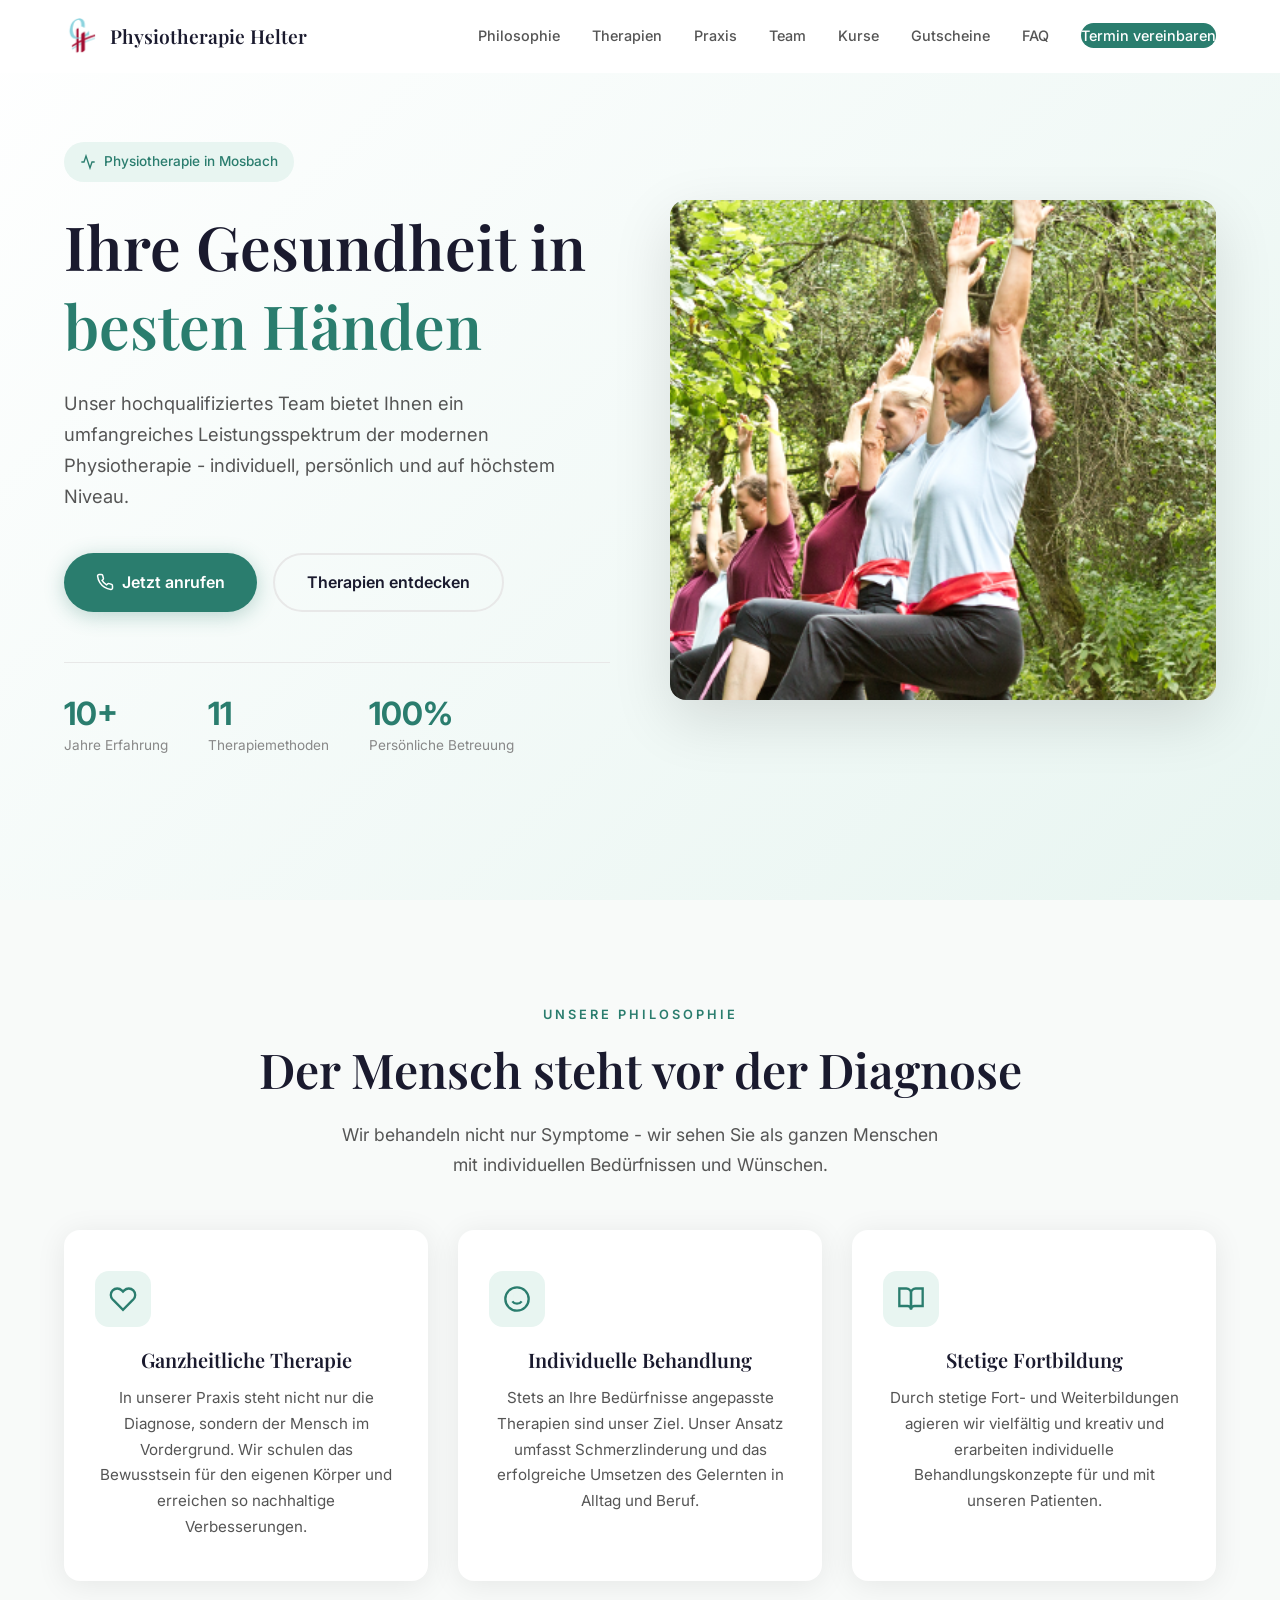
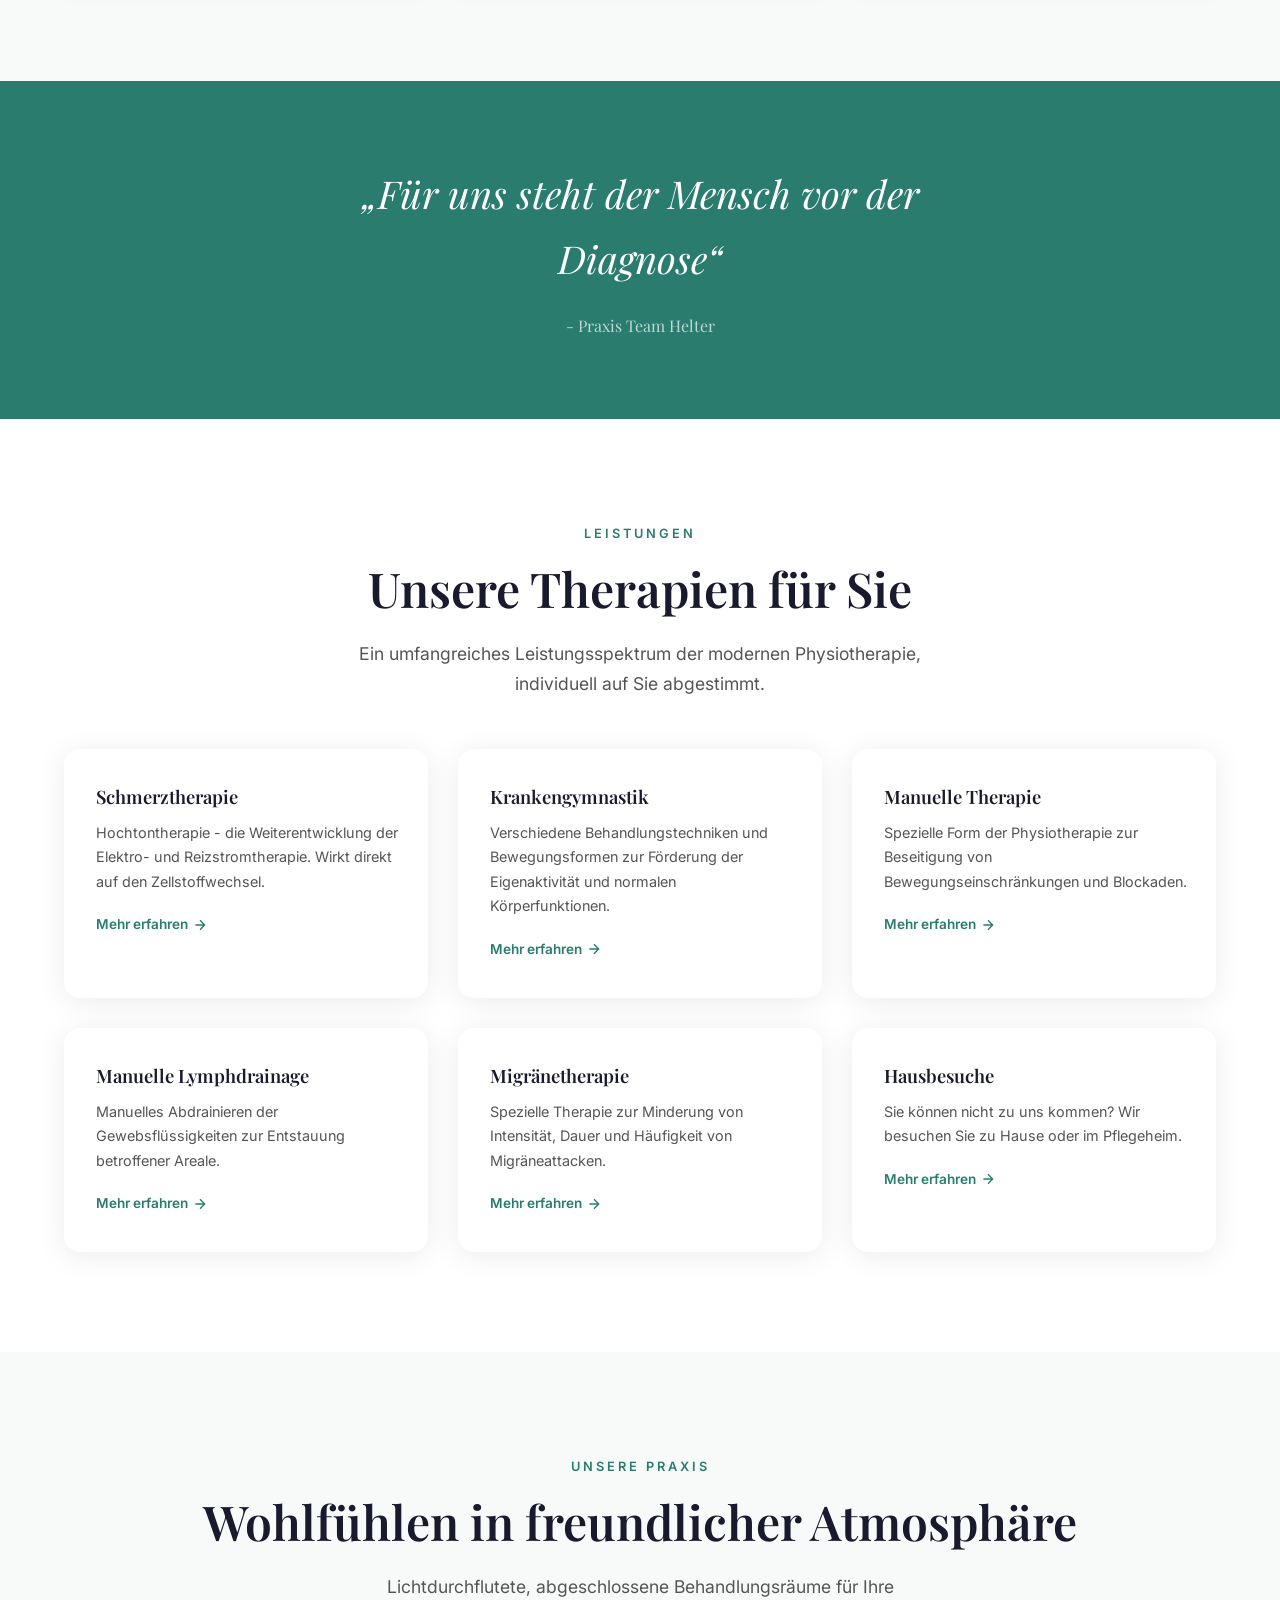
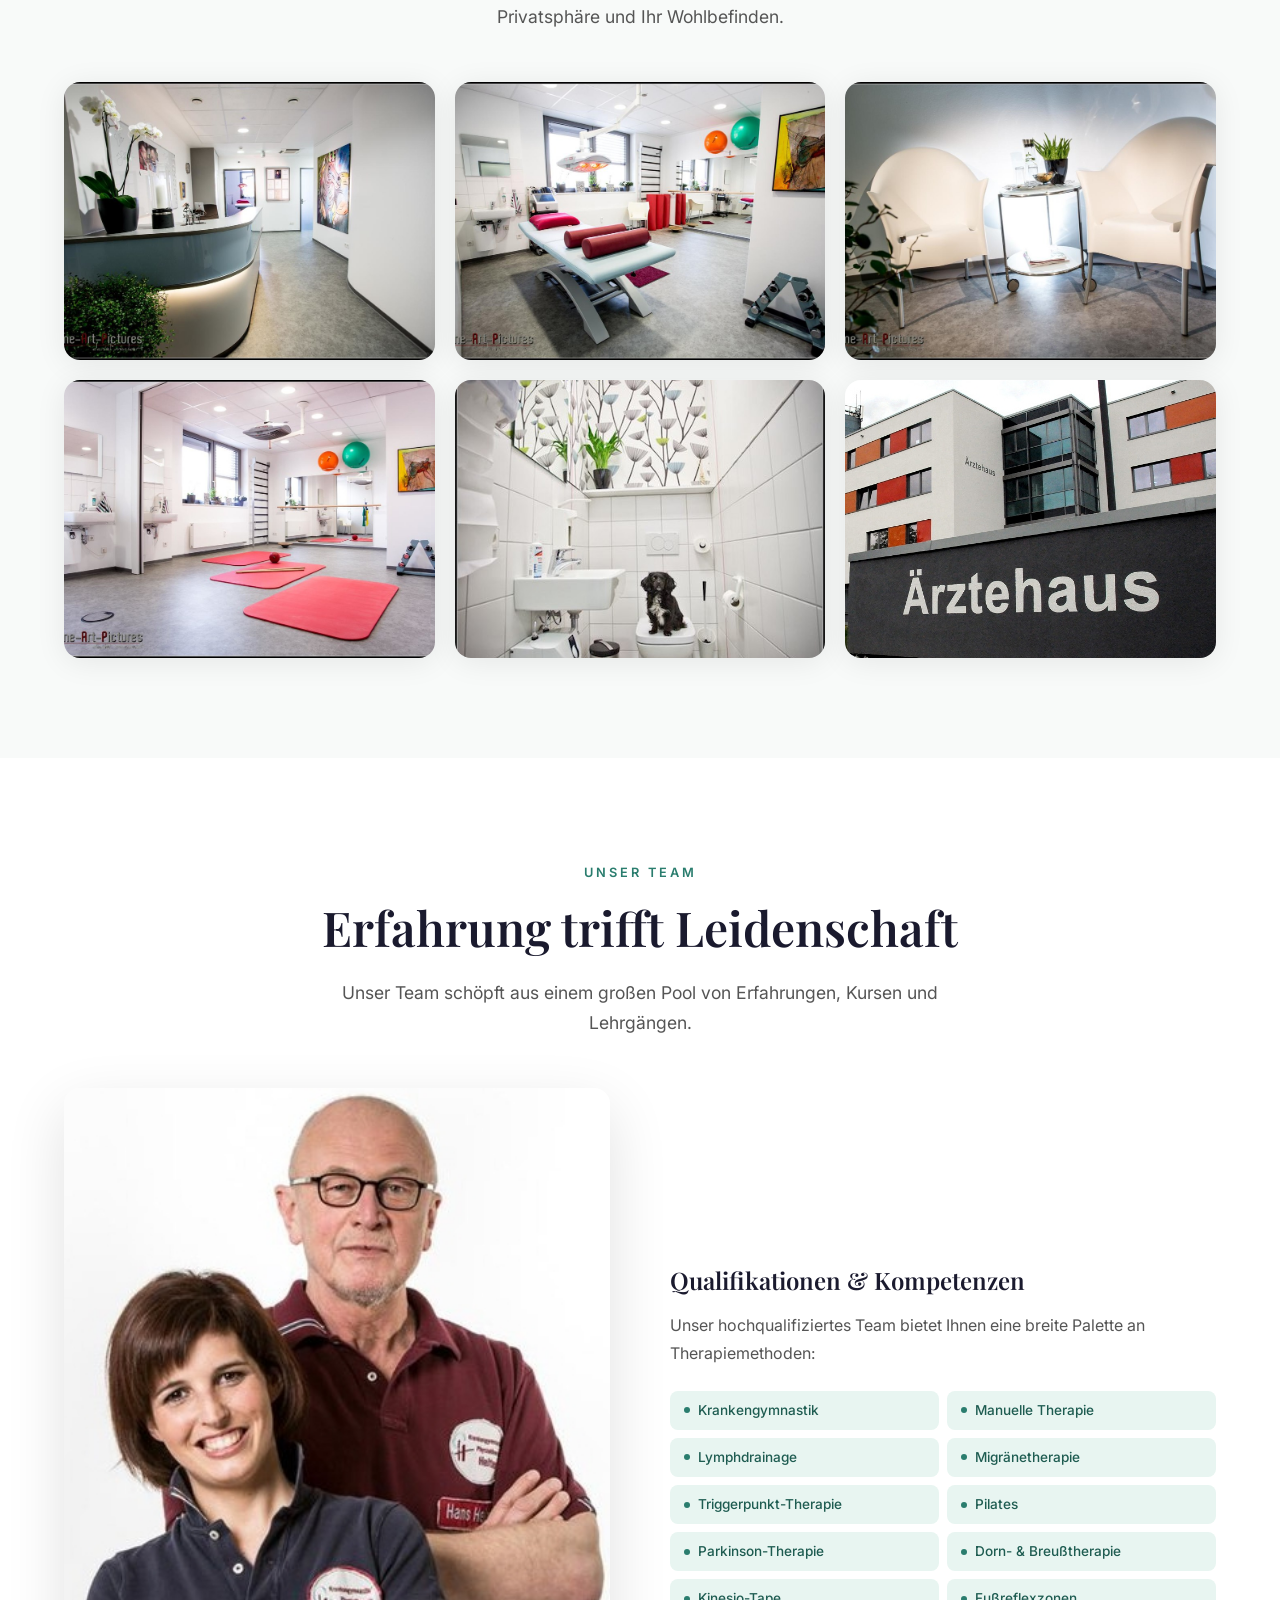
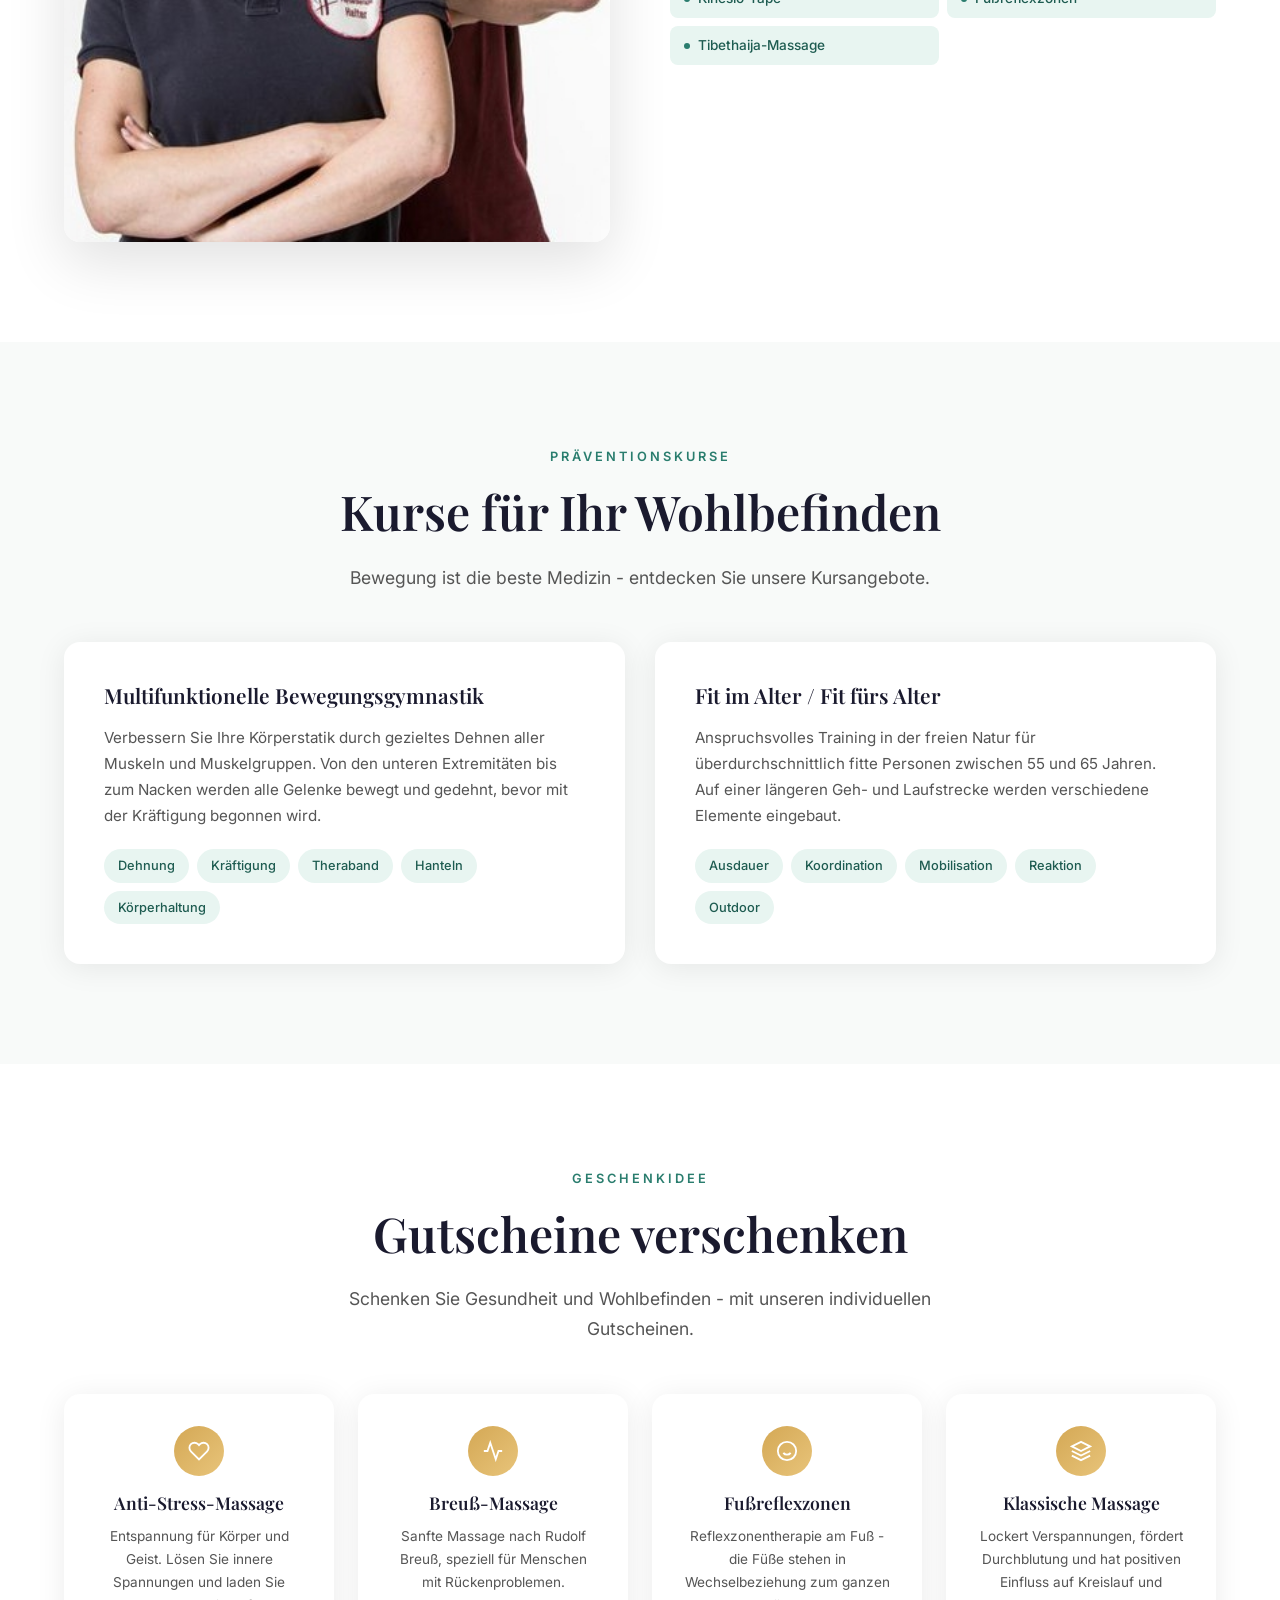
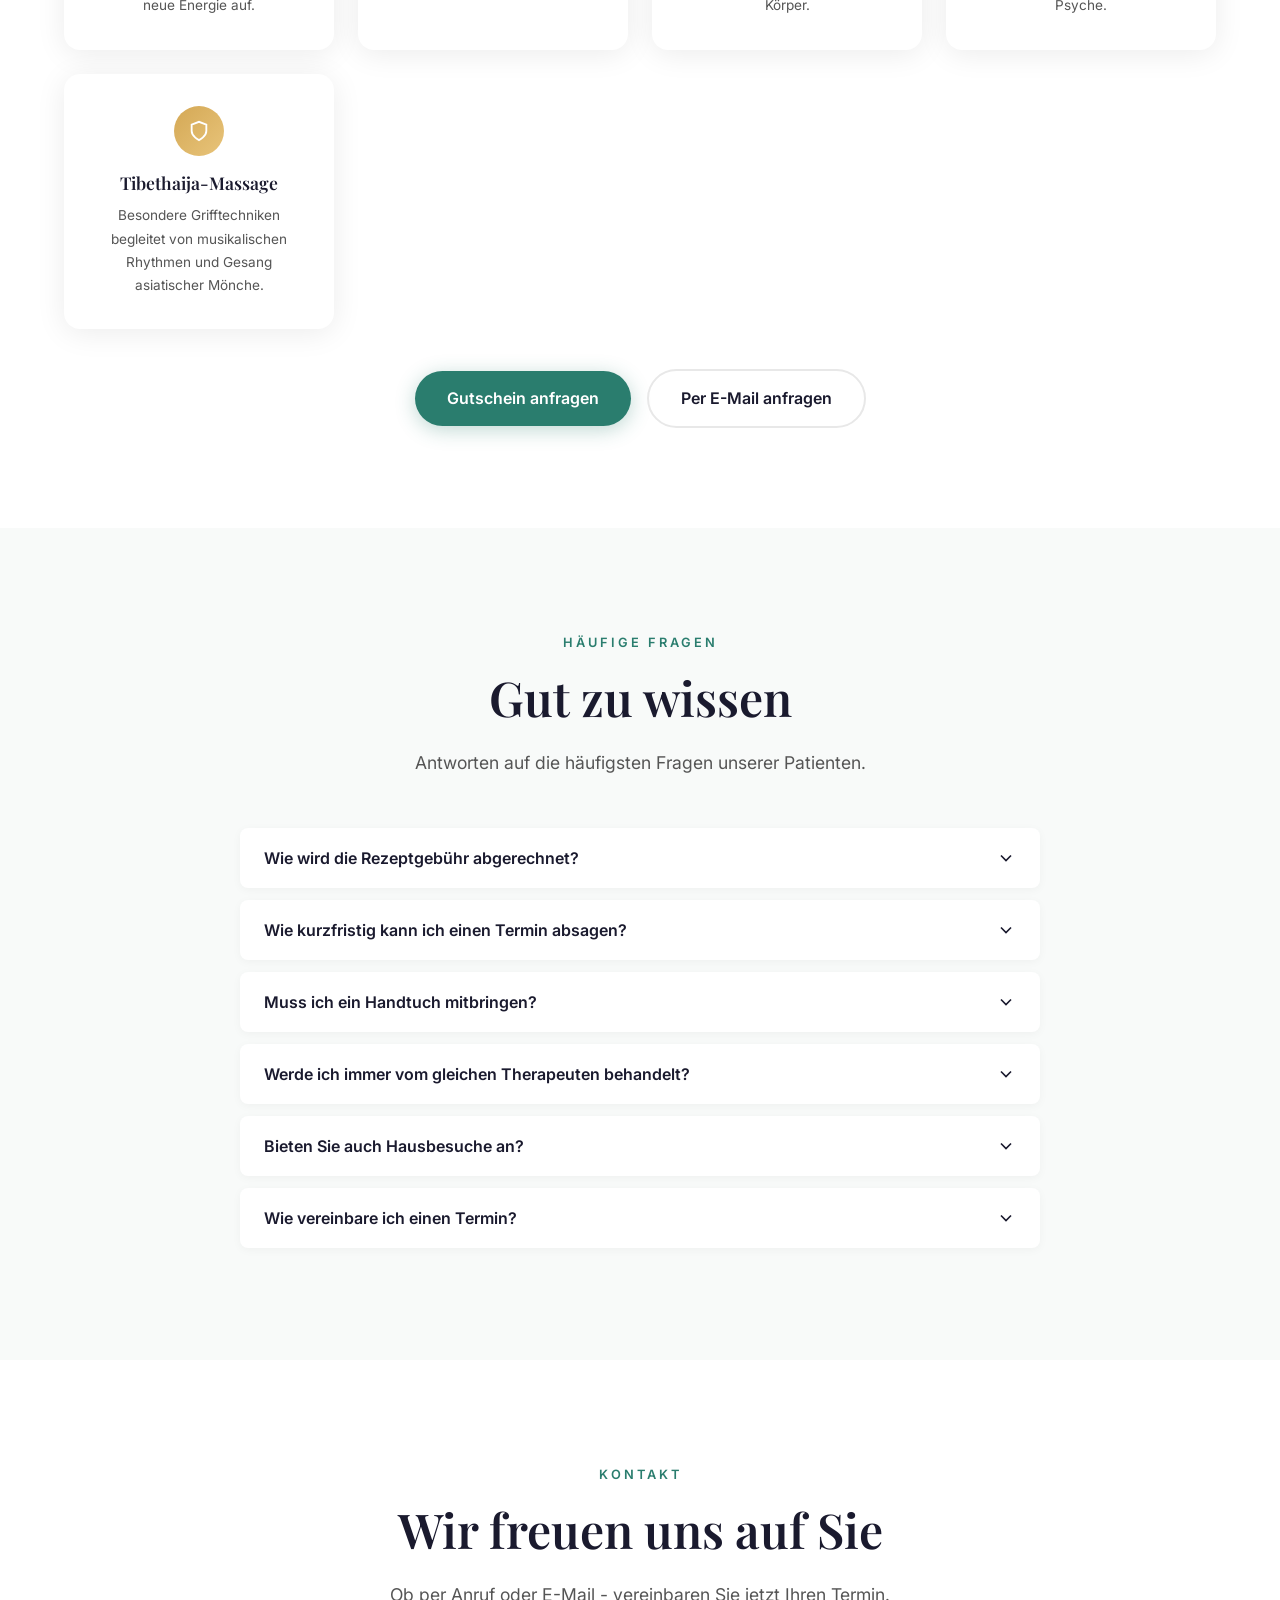
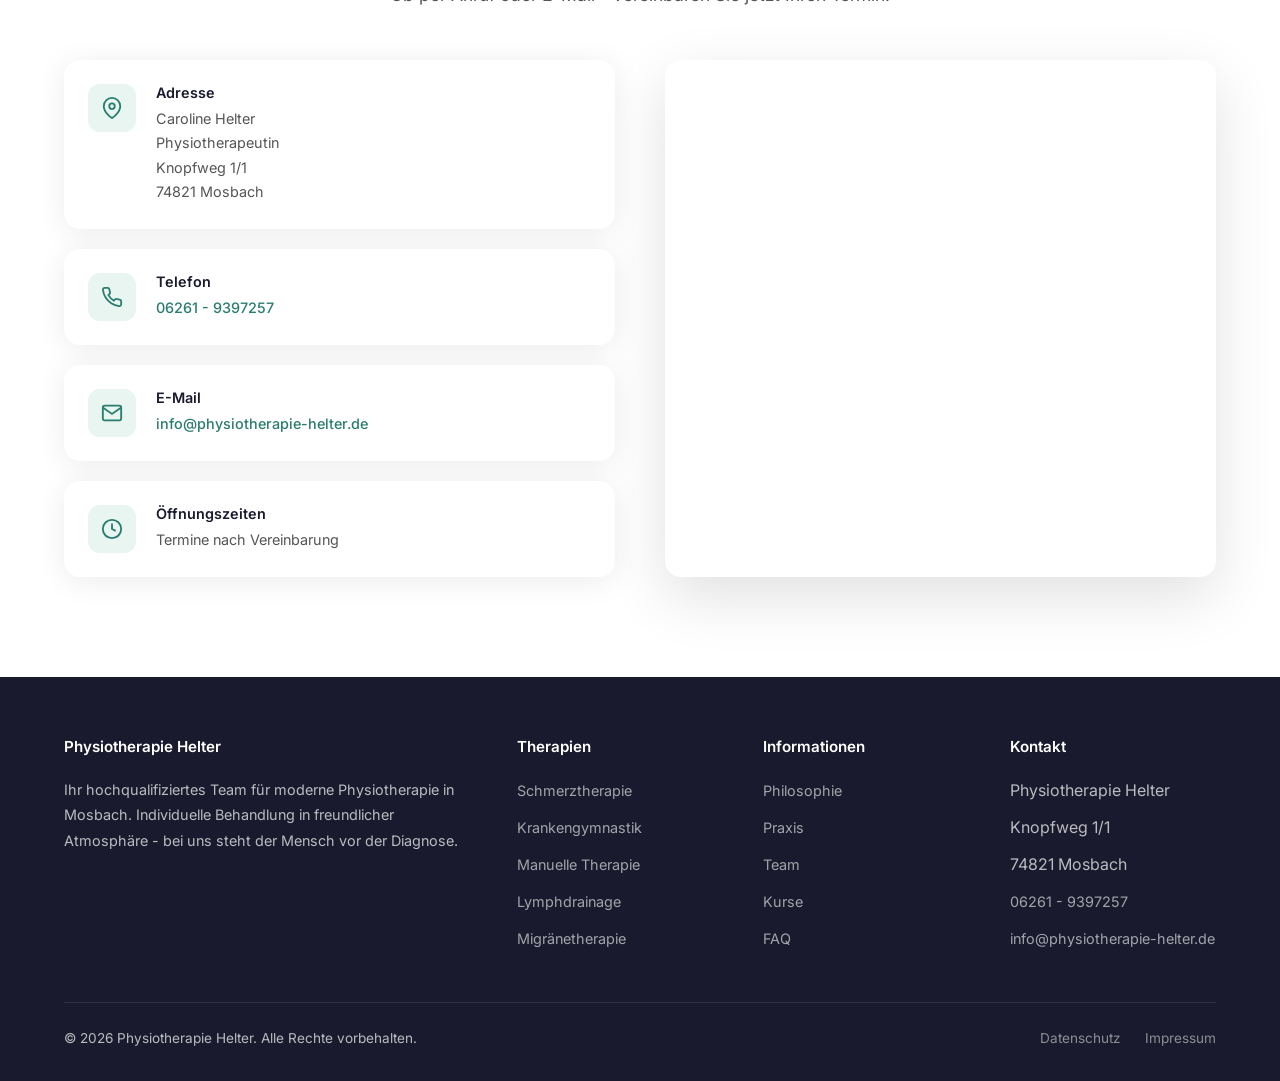
==== index.html @ e1272b5b "Add favicon and fix footer contact layout" ====
<!DOCTYPE html>
<html lang="de">
<head>
    <meta charset="UTF-8">
    <meta name="viewport" content="width=device-width, initial-scale=1.0">
    <title>Physiotherapie Helter | Ihre Praxis in Mosbach</title>
    <meta name="description" content="Physiotherapie Helter in Mosbach - Ihr hochqualifiziertes Team für Krankengymnastik, Manuelle Therapie, Lymphdrainage, Schmerztherapie und mehr. Jetzt Termin vereinbaren: 06261-9397257">
    <meta name="keywords" content="Physiotherapie Mosbach, Krankengymnastik Mosbach, Manuelle Therapie, Lymphdrainage, Schmerztherapie, Migränetherapie, Hausbesuche, Caroline Helter">
    <meta name="author" content="Physiotherapie Helter">
    <meta name="robots" content="index, follow">
    <link rel="canonical" href="https://www.physiotherapie-helter.de/">
    <link rel="icon" type="image/x-icon" href="favicon.ico">
    <link rel="icon" type="image/png" sizes="32x32" href="favicon-32x32.png">
    <link rel="apple-touch-icon" sizes="180x180" href="apple-touch-icon.png">

    <!-- Open Graph (WhatsApp, Facebook, LinkedIn, etc.) -->
    <meta property="og:title" content="Physiotherapie Helter | Ihre Praxis in Mosbach">
    <meta property="og:description" content="Ihr hochqualifiziertes Team für Krankengymnastik, Manuelle Therapie, Lymphdrainage, Schmerztherapie und mehr. Jetzt Termin vereinbaren!">
    <meta property="og:type" content="website">
    <meta property="og:url" content="https://ct2w-webfabrik.github.io/physiotherapie-helter-website/">
    <meta property="og:locale" content="de_DE">
    <meta property="og:site_name" content="Physiotherapie Helter">
    <meta property="og:image" content="https://ct2w-webfabrik.github.io/physiotherapie-helter-website/images/og-image.jpg">
    <meta property="og:image:width" content="1200">
    <meta property="og:image:height" content="630">
    <meta property="og:image:type" content="image/jpeg">
    <meta property="og:image:alt" content="Physiotherapie Helter - Ihre Praxis in Mosbach">

    <!-- Twitter Card (also used by some messengers) -->
    <meta name="twitter:card" content="summary_large_image">
    <meta name="twitter:title" content="Physiotherapie Helter | Ihre Praxis in Mosbach">
    <meta name="twitter:description" content="Krankengymnastik, Manuelle Therapie, Lymphdrainage, Schmerztherapie und mehr in Mosbach.">
    <meta name="twitter:image" content="https://ct2w-webfabrik.github.io/physiotherapie-helter-website/images/og-image.jpg">

    <!-- Structured Data for Local Business (SEO) -->
    <script type="application/ld+json">
    {
        "@context": "https://schema.org",
        "@type": "Physiotherapy",
        "name": "Physiotherapie Helter",
        "image": "https://www.physiotherapie-helter.de/images/logo.png",
        "url": "https://www.physiotherapie-helter.de",
        "telephone": "+4962619397257",
        "email": "info@physiotherapie-helter.de",
        "address": {
            "@type": "PostalAddress",
            "streetAddress": "Knopfweg 1/1",
            "addressLocality": "Mosbach",
            "postalCode": "74821",
            "addressCountry": "DE"
        },
        "geo": {
            "@type": "GeoCoordinates",
            "latitude": 49.35589,
            "longitude": 9.15331
        },
        "openingHoursSpecification": {
            "@type": "OpeningHoursSpecification",
            "dayOfWeek": ["Monday","Tuesday","Wednesday","Thursday","Friday"],
            "opens": "08:00",
            "closes": "18:00"
        },
        "priceRange": "$$",
        "sameAs": [],
        "hasOfferCatalog": {
            "@type": "OfferCatalog",
            "name": "Therapieangebote",
            "itemListElement": [
                {"@type": "Offer", "itemOffered": {"@type": "Service", "name": "Krankengymnastik"}},
                {"@type": "Offer", "itemOffered": {"@type": "Service", "name": "Manuelle Therapie"}},
                {"@type": "Offer", "itemOffered": {"@type": "Service", "name": "Manuelle Lymphdrainage"}},
                {"@type": "Offer", "itemOffered": {"@type": "Service", "name": "Schmerztherapie mit Hochtontherapie"}},
                {"@type": "Offer", "itemOffered": {"@type": "Service", "name": "Migränetherapie"}},
                {"@type": "Offer", "itemOffered": {"@type": "Service", "name": "Hausbesuche"}}
            ]
        }
    }
    </script>

    <!-- FAQ Structured Data -->
    <script type="application/ld+json">
    {
        "@context": "https://schema.org",
        "@type": "FAQPage",
        "mainEntity": [
            {
                "@type": "Question",
                "name": "Muss ich einen Eigenanteil zahlen?",
                "acceptedAnswer": {
                    "@type": "Answer",
                    "text": "Bei gesetzlicher Krankenversicherung wird der Eigenanteil (Rezeptgebühr) von uns für Ihre Krankenkasse eingezogen und ist nach der letzten Behandlung zu entrichten. Vorhandene Befreiungsausweise bitte vorzeigen."
                }
            },
            {
                "@type": "Question",
                "name": "Wie kurzfristig kann ich Termine absagen?",
                "acceptedAnswer": {
                    "@type": "Answer",
                    "text": "Bitte sagen Sie Ihre Termine 24 Stunden vorher ab, damit wir diese weiter anbieten können."
                }
            },
            {
                "@type": "Question",
                "name": "Bieten Sie auch Hausbesuche an?",
                "acceptedAnswer": {
                    "@type": "Answer",
                    "text": "Ja, auf Wunsch führen wir Hausbesuche durch. Wir besuchen Sie zu Hause oder im Pflegeheim. Hausbesuche können vom Arzt verordnet werden."
                }
            },
            {
                "@type": "Question",
                "name": "Werde ich immer vom gleichen Therapeuten behandelt?",
                "acceptedAnswer": {
                    "@type": "Answer",
                    "text": "Ja, Sie werden immer vom gleichen Therapeuten betreut."
                }
            }
        ]
    }
    </script>

    <!-- Preload critical resources -->
    <link rel="preload" href="images/slider/spring1.png" as="image">
    <link rel="preconnect" href="https://fonts.googleapis.com">
    <link rel="preconnect" href="https://fonts.gstatic.com" crossorigin>
    <link href="https://fonts.googleapis.com/css2?family=Inter:wght@300;400;500;600;700&family=Playfair+Display:wght@400;500;600;700&display=swap" rel="stylesheet">

    <style>
        /* ===== CSS Variables ===== */
        :root {
            --primary: #2a7d6e;
            --primary-dark: #1e5c51;
            --primary-light: #e8f5f1;
            --accent: #d4a855;
            --text: #1a1a2e;
            --text-light: #555;
            --text-muted: #888;
            --bg: #ffffff;
            --bg-alt: #f8faf9;
            --bg-dark: #1a1a2e;
            --border: #e8e8e8;
            --shadow: 0 4px 30px rgba(0,0,0,0.08);
            --shadow-lg: 0 20px 60px rgba(0,0,0,0.12);
            --radius: 16px;
            --radius-sm: 8px;
            --transition: 0.3s cubic-bezier(0.4, 0, 0.2, 1);
            --font-heading: 'Playfair Display', Georgia, serif;
            --font-body: 'Inter', -apple-system, BlinkMacSystemFont, sans-serif;
        }

        /* ===== Reset ===== */
        *, *::before, *::after { box-sizing: border-box; margin: 0; padding: 0; }
        html { scroll-behavior: smooth; font-size: 16px; }
        body {
            font-family: var(--font-body);
            color: var(--text);
            line-height: 1.7;
            -webkit-font-smoothing: antialiased;
            overflow-x: hidden;
        }
        img { max-width: 100%; height: auto; display: block; }
        a { color: var(--primary); text-decoration: none; transition: color var(--transition); }
        a:hover { color: var(--primary-dark); }

        /* ===== Utilities ===== */
        .container { max-width: 1200px; margin: 0 auto; padding: 0 24px; }
        .section { padding: 100px 0; }
        .section-alt { background: var(--bg-alt); }
        .text-center { text-align: center; }
        .sr-only { position: absolute; width: 1px; height: 1px; overflow: hidden; clip: rect(0,0,0,0); }

        /* ===== Typography ===== */
        h1, h2, h3, h4 { font-family: var(--font-heading); font-weight: 600; line-height: 1.3; }
        .section-label {
            display: inline-block;
            font-family: var(--font-body);
            font-size: 0.8rem;
            font-weight: 600;
            letter-spacing: 3px;
            text-transform: uppercase;
            color: var(--primary);
            margin-bottom: 12px;
        }
        .section-title {
            font-size: clamp(2rem, 4vw, 3rem);
            margin-bottom: 20px;
            color: var(--text);
        }
        .section-subtitle {
            font-size: 1.1rem;
            color: var(--text-light);
            max-width: 600px;
            margin: 0 auto 50px;
        }

        /* ===== Navigation ===== */
        .navbar {
            position: fixed;
            top: 0;
            left: 0;
            right: 0;
            z-index: 1000;
            background: rgba(255,255,255,0.95);
            backdrop-filter: blur(20px);
            -webkit-backdrop-filter: blur(20px);
            border-bottom: 1px solid transparent;
            transition: all var(--transition);
            padding: 16px 0;
        }
        .navbar.scrolled {
            padding: 10px 0;
            border-bottom-color: var(--border);
            box-shadow: 0 2px 20px rgba(0,0,0,0.06);
        }
        .navbar .container {
            display: flex;
            align-items: center;
            justify-content: space-between;
        }
        .nav-brand {
            display: flex;
            align-items: center;
            gap: 12px;
            font-family: var(--font-heading);
            font-size: 1.2rem;
            font-weight: 600;
            color: var(--text);
        }
        .nav-brand img { height: 40px; width: auto; }
        .nav-links { display: flex; gap: 32px; list-style: none; }
        .nav-links a {
            font-size: 0.9rem;
            font-weight: 500;
            color: var(--text-light);
            position: relative;
            padding: 4px 0;
        }
        .nav-links a::after {
            content: '';
            position: absolute;
            bottom: -2px;
            left: 0;
            width: 0;
            height: 2px;
            background: var(--primary);
            transition: width var(--transition);
        }
        .nav-links a:hover, .nav-links a.active {
            color: var(--primary);
        }
        .nav-links a:hover::after, .nav-links a.active::after {
            width: 100%;
        }
        .nav-cta {
            background: var(--primary);
            color: #fff !important;
            padding: 10px 48px;
            border-radius: 50px;
            font-weight: 600;
            font-size: 0.9rem;
            transition: all var(--transition);
        }
        .nav-cta:hover {
            background: var(--primary-dark);
            color: #fff !important;
            transform: translateY(-1px);
        }
        .nav-cta::after { display: none !important; }
        .mobile-toggle {
            display: none;
            background: none;
            border: none;
            cursor: pointer;
            padding: 8px;
        }
        .mobile-toggle span {
            display: block;
            width: 24px;
            height: 2px;
            background: var(--text);
            margin: 6px 0;
            transition: all var(--transition);
        }

        /* ===== Hero ===== */
        .hero {
            min-height: 100vh;
            display: flex;
            align-items: center;
            position: relative;
            overflow: hidden;
            background: linear-gradient(135deg, var(--bg) 0%, var(--primary-light) 100%);
        }
        .hero-grid {
            display: grid;
            grid-template-columns: 1fr 1fr;
            gap: 60px;
            align-items: center;
        }
        .hero-content { padding: 40px 0; }
        .hero-badge {
            display: inline-flex;
            align-items: center;
            gap: 8px;
            background: var(--primary-light);
            color: var(--primary);
            padding: 8px 16px;
            border-radius: 50px;
            font-size: 0.85rem;
            font-weight: 500;
            margin-bottom: 24px;
        }
        .hero h1 {
            font-size: clamp(2.5rem, 5vw, 3.8rem);
            margin-bottom: 24px;
            color: var(--text);
        }
        .hero h1 span { color: var(--primary); }
        .hero p {
            font-size: 1.15rem;
            color: var(--text-light);
            margin-bottom: 40px;
            max-width: 500px;
        }
        .hero-actions { display: flex; gap: 16px; flex-wrap: wrap; }
        .btn {
            display: inline-flex;
            align-items: center;
            gap: 8px;
            padding: 14px 32px;
            border-radius: 50px;
            font-weight: 600;
            font-size: 1rem;
            cursor: pointer;
            transition: all var(--transition);
            border: none;
            font-family: var(--font-body);
        }
        .btn-primary {
            background: var(--primary);
            color: #fff;
            box-shadow: 0 4px 20px rgba(42,125,110,0.3);
        }
        .btn-primary:hover {
            background: var(--primary-dark);
            color: #fff;
            transform: translateY(-2px);
            box-shadow: 0 8px 30px rgba(42,125,110,0.4);
        }
        .btn-outline {
            background: transparent;
            color: var(--text);
            border: 2px solid var(--border);
        }
        .btn-outline:hover {
            border-color: var(--primary);
            color: var(--primary);
            transform: translateY(-2px);
        }
        .hero-image {
            position: relative;
            border-radius: var(--radius);
            overflow: hidden;
            box-shadow: var(--shadow-lg);
        }
        .hero-image img {
            width: 100%;
            height: 500px;
            object-fit: cover;
        }
        .hero-stats {
            display: flex;
            gap: 40px;
            margin-top: 50px;
            padding-top: 30px;
            border-top: 1px solid var(--border);
        }
        .hero-stat h3 {
            font-size: 2rem;
            color: var(--primary);
            font-family: var(--font-body);
            font-weight: 700;
        }
        .hero-stat p {
            font-size: 0.85rem;
            color: var(--text-muted);
            margin: 0;
        }

        /* ===== Philosophy Cards ===== */
        .philosophy-grid {
            display: grid;
            grid-template-columns: repeat(3, 1fr);
            gap: 30px;
            margin-top: 50px;
        }
        .philosophy-card {
            background: #fff;
            padding: 40px 30px;
            border-radius: var(--radius);
            box-shadow: var(--shadow);
            transition: all var(--transition);
            border: 1px solid transparent;
        }
        .philosophy-card:hover {
            transform: translateY(-5px);
            border-color: var(--primary-light);
            box-shadow: var(--shadow-lg);
        }
        .card-icon {
            width: 56px;
            height: 56px;
            background: var(--primary-light);
            border-radius: 14px;
            display: flex;
            align-items: center;
            justify-content: center;
            margin-bottom: 20px;
            font-size: 1.5rem;
        }
        .philosophy-card h3 {
            font-size: 1.25rem;
            margin-bottom: 12px;
        }
        .philosophy-card p {
            color: var(--text-light);
            font-size: 0.95rem;
        }

        /* ===== Services / Therapies ===== */
        .services-grid {
            display: grid;
            grid-template-columns: repeat(3, 1fr);
            gap: 30px;
        }
        .service-card {
            background: #fff;
            border-radius: var(--radius);
            padding: 36px 28px;
            box-shadow: var(--shadow);
            transition: all var(--transition);
            border-left: 4px solid transparent;
            cursor: pointer;
        }
        .service-card:hover {
            transform: translateY(-4px);
            border-left-color: var(--primary);
            box-shadow: var(--shadow-lg);
        }
        .service-card h3 {
            font-size: 1.15rem;
            margin-bottom: 12px;
            color: var(--text);
        }
        .service-card p {
            font-size: 0.9rem;
            color: var(--text-light);
            margin-bottom: 16px;
        }
        .service-more {
            font-size: 0.85rem;
            font-weight: 600;
            color: var(--primary);
            display: inline-flex;
            align-items: center;
            gap: 4px;
        }
        .service-more svg {
            transition: transform var(--transition);
        }
        .service-card:hover .service-more svg {
            transform: translateX(4px);
        }

        /* Service Detail Modal */
        .service-detail {
            display: none;
            max-height: 0;
            overflow: hidden;
            transition: max-height 0.5s ease;
        }
        .service-detail.open {
            display: block;
            max-height: 2000px;
        }
        .service-detail-content {
            padding-top: 16px;
            border-top: 1px solid var(--border);
            margin-top: 16px;
            font-size: 0.9rem;
            color: var(--text-light);
            line-height: 1.8;
        }
        .service-detail-content ul {
            list-style: none;
            padding: 0;
            margin: 12px 0;
        }
        .service-detail-content ul li {
            padding: 4px 0 4px 20px;
            position: relative;
        }
        .service-detail-content ul li::before {
            content: '';
            position: absolute;
            left: 0;
            top: 12px;
            width: 8px;
            height: 8px;
            background: var(--primary);
            border-radius: 50%;
        }

        /* ===== Praxis Gallery ===== */
        .gallery-grid {
            display: grid;
            grid-template-columns: repeat(auto-fit, minmax(280px, 1fr));
            gap: 20px;
        }
        .gallery-item {
            border-radius: var(--radius);
            overflow: hidden;
            aspect-ratio: 4/3;
            box-shadow: var(--shadow);
            transition: all var(--transition);
        }
        .gallery-item:hover {
            transform: scale(1.02);
            box-shadow: var(--shadow-lg);
        }
        .gallery-item img {
            width: 100%;
            height: 100%;
            object-fit: cover;
            transition: transform 0.6s ease;
        }
        .gallery-item:hover img {
            transform: scale(1.05);
        }

        /* ===== Team ===== */
        .team-layout {
            display: grid;
            grid-template-columns: 1fr 1fr;
            gap: 60px;
            align-items: center;
        }
        .team-image {
            border-radius: var(--radius);
            overflow: hidden;
            box-shadow: var(--shadow-lg);
        }
        .team-image img {
            width: 100%;
            object-fit: cover;
        }
        .team-skills {
            display: grid;
            grid-template-columns: 1fr 1fr;
            gap: 8px;
            margin-top: 24px;
        }
        .skill-tag {
            display: flex;
            align-items: center;
            gap: 8px;
            padding: 8px 14px;
            background: var(--primary-light);
            border-radius: var(--radius-sm);
            font-size: 0.85rem;
            color: var(--primary-dark);
            font-weight: 500;
        }
        .skill-tag::before {
            content: '';
            width: 6px;
            height: 6px;
            background: var(--primary);
            border-radius: 50%;
            flex-shrink: 0;
        }

        /* ===== Courses ===== */
        .courses-grid {
            display: grid;
            grid-template-columns: 1fr 1fr;
            gap: 30px;
        }
        .course-card {
            background: #fff;
            border-radius: var(--radius);
            padding: 40px;
            box-shadow: var(--shadow);
            transition: all var(--transition);
        }
        .course-card:hover {
            transform: translateY(-4px);
            box-shadow: var(--shadow-lg);
        }
        .course-card h3 { margin-bottom: 16px; font-size: 1.3rem; }
        .course-card p { color: var(--text-light); font-size: 0.95rem; }
        .course-features {
            list-style: none;
            margin-top: 20px;
            display: flex;
            flex-wrap: wrap;
            gap: 8px;
        }
        .course-features li {
            background: var(--primary-light);
            color: var(--primary-dark);
            padding: 6px 14px;
            border-radius: 50px;
            font-size: 0.8rem;
            font-weight: 500;
        }

        /* ===== Gutschein ===== */
        .gutschein-grid {
            display: grid;
            grid-template-columns: repeat(auto-fit, minmax(250px, 1fr));
            gap: 24px;
        }
        .gutschein-card {
            background: #fff;
            border-radius: var(--radius);
            padding: 30px;
            box-shadow: var(--shadow);
            text-align: center;
            transition: all var(--transition);
            border: 2px solid transparent;
        }
        .gutschein-card:hover {
            border-color: var(--accent);
            transform: translateY(-4px);
        }
        .gutschein-icon {
            width: 50px;
            height: 50px;
            background: linear-gradient(135deg, var(--accent), #e8c47a);
            border-radius: 50%;
            margin: 0 auto 16px;
            display: flex;
            align-items: center;
            justify-content: center;
            font-size: 1.3rem;
        }
        .gutschein-card h3 { font-size: 1.1rem; margin-bottom: 10px; }
        .gutschein-card p { font-size: 0.85rem; color: var(--text-light); }

        /* ===== FAQ ===== */
        .faq-list { max-width: 800px; margin: 0 auto; }
        .faq-item {
            background: #fff;
            border-radius: var(--radius-sm);
            margin-bottom: 12px;
            box-shadow: 0 2px 10px rgba(0,0,0,0.04);
            overflow: hidden;
        }
        .faq-question {
            width: 100%;
            background: none;
            border: none;
            padding: 20px 24px;
            text-align: left;
            font-family: var(--font-body);
            font-size: 1rem;
            font-weight: 600;
            color: var(--text);
            cursor: pointer;
            display: flex;
            justify-content: space-between;
            align-items: center;
            transition: color var(--transition);
        }
        .faq-question:hover { color: var(--primary); }
        .faq-question svg {
            transition: transform var(--transition);
            flex-shrink: 0;
            margin-left: 16px;
        }
        .faq-item.open .faq-question svg {
            transform: rotate(180deg);
        }
        .faq-answer {
            max-height: 0;
            overflow: hidden;
            transition: max-height 0.4s ease;
        }
        .faq-answer-inner {
            padding: 0 24px 20px;
            color: var(--text-light);
            font-size: 0.95rem;
        }
        .faq-item.open .faq-answer {
            max-height: 300px;
        }

        /* ===== Contact ===== */
        .contact-grid {
            display: grid;
            grid-template-columns: 1fr 1fr;
            gap: 50px;
            align-items: start;
        }
        .contact-info-cards {
            display: grid;
            gap: 20px;
        }
        .contact-card {
            display: flex;
            gap: 20px;
            align-items: flex-start;
            padding: 24px;
            background: #fff;
            border-radius: var(--radius);
            box-shadow: var(--shadow);
            transition: all var(--transition);
        }
        .contact-card:hover {
            transform: translateY(-2px);
            box-shadow: var(--shadow-lg);
        }
        .contact-icon {
            width: 48px;
            height: 48px;
            background: var(--primary-light);
            border-radius: 12px;
            display: flex;
            align-items: center;
            justify-content: center;
            flex-shrink: 0;
        }
        .contact-card h4 {
            font-family: var(--font-body);
            font-size: 0.9rem;
            font-weight: 600;
            margin-bottom: 4px;
        }
        .contact-card p {
            font-size: 0.9rem;
            color: var(--text-light);
        }
        .contact-card a {
            color: var(--primary);
            font-weight: 500;
        }
        .map-container {
            border-radius: var(--radius);
            overflow: hidden;
            box-shadow: var(--shadow-lg);
            height: 100%;
            min-height: 400px;
        }
        .map-container iframe {
            width: 100%;
            height: 100%;
            min-height: 400px;
            border: 0;
        }

        /* ===== Footer ===== */
        .footer {
            background: var(--bg-dark);
            color: rgba(255,255,255,0.7);
            padding: 60px 0 30px;
        }
        .footer-grid {
            display: grid;
            grid-template-columns: 2fr 1fr 1fr 1fr;
            gap: 40px;
            margin-bottom: 40px;
        }
        .footer h4 {
            color: #fff;
            font-family: var(--font-body);
            font-size: 0.95rem;
            font-weight: 600;
            margin-bottom: 20px;
        }
        .footer-brand p {
            font-size: 0.9rem;
            line-height: 1.8;
        }
        .footer-links {
            list-style: none;
        }
        .footer-links li { margin-bottom: 10px; }
        .footer-links a {
            color: rgba(255,255,255,0.6);
            font-size: 0.9rem;
            transition: color var(--transition);
        }
        .footer-links a:hover { color: #fff; }
        .footer-bottom {
            border-top: 1px solid rgba(255,255,255,0.1);
            padding-top: 24px;
            display: flex;
            justify-content: space-between;
            align-items: center;
            font-size: 0.85rem;
        }

        /* ===== Quote ===== */
        .quote-section {
            background: var(--primary);
            padding: 80px 0;
            text-align: center;
        }
        .quote-section blockquote {
            font-family: var(--font-heading);
            font-size: clamp(1.5rem, 3vw, 2.5rem);
            color: #fff;
            font-style: italic;
            max-width: 700px;
            margin: 0 auto;
        }
        .quote-section cite {
            display: block;
            margin-top: 20px;
            color: rgba(255,255,255,0.7);
            font-size: 1rem;
            font-style: normal;
        }

        /* ===== Animations ===== */
        .fade-in {
            opacity: 0;
            transform: translateY(30px);
            transition: opacity 0.6s ease, transform 0.6s ease;
        }
        .fade-in.visible {
            opacity: 1;
            transform: translateY(0);
        }

        /* ===== Back to Top ===== */
        .back-to-top {
            position: fixed;
            bottom: 30px;
            right: 30px;
            width: 48px;
            height: 48px;
            background: var(--primary);
            color: #fff;
            border: none;
            border-radius: 50%;
            cursor: pointer;
            display: flex;
            align-items: center;
            justify-content: center;
            opacity: 0;
            visibility: hidden;
            transition: all var(--transition);
            box-shadow: 0 4px 15px rgba(42,125,110,0.3);
            z-index: 900;
        }
        .back-to-top.show {
            opacity: 1;
            visibility: visible;
        }
        .back-to-top:hover {
            background: var(--primary-dark);
            transform: translateY(-3px);
        }

        /* ===== Mobile CTA Bar ===== */
        .mobile-cta-bar {
            display: none;
            position: fixed;
            bottom: 0;
            left: 0;
            right: 0;
            z-index: 999;
            background: rgba(255,255,255,0.95);
            backdrop-filter: blur(20px);
            -webkit-backdrop-filter: blur(20px);
            border-top: 1px solid var(--border);
            padding: 10px 16px calc(10px + env(safe-area-inset-bottom));
            gap: 10px;
            box-shadow: 0 -4px 20px rgba(0,0,0,0.08);
        }
        .mobile-cta-btn {
            flex: 1;
            display: flex;
            align-items: center;
            justify-content: center;
            gap: 6px;
            padding: 12px 10px;
            border-radius: 12px;
            font-size: 0.85rem;
            font-weight: 600;
            background: var(--primary);
            color: #fff !important;
            text-align: center;
        }
        .mobile-cta-secondary {
            background: var(--primary-light);
            color: var(--primary-dark) !important;
        }
        @media (max-width: 768px) {
            .mobile-cta-bar { display: flex; }
            .footer { padding-bottom: 80px; }
            .back-to-top { bottom: 80px; }
        }

        /* ===== Tablet (768-1024px) ===== */
        @media (max-width: 1024px) {
            .hero-grid { grid-template-columns: 1fr; gap: 40px; }
            .hero-image { display: none; }
            .hero-content { text-align: center; }
            .hero-content p { margin-left: auto; margin-right: auto; }
            .hero-actions { justify-content: center; }
            .hero-stats { justify-content: center; }
            .team-layout { grid-template-columns: 1fr; }
            .team-image { max-height: 400px; }
            .team-image img { max-height: 400px; }
            .footer-grid { grid-template-columns: 1fr 1fr; }
            .services-grid { grid-template-columns: 1fr 1fr; }
            .philosophy-grid { grid-template-columns: 1fr 1fr; }
            .philosophy-grid .philosophy-card:last-child {
                grid-column: 1 / -1;
                max-width: 500px;
                margin: 0 auto;
            }
            .nav-links { gap: 20px; }
            .nav-links a { font-size: 0.8rem; }
            .nav-cta { padding: 8px 40px; font-size: 0.8rem; }
        }

        /* ===== Mobile (max 768px) ===== */
        @media (max-width: 768px) {
            .section { padding: 60px 0; }
            .container { padding: 0 20px; }

            /* Mobile Nav */
            .nav-links { display: none; }
            .nav-links.open {
                display: flex;
                flex-direction: column;
                position: absolute;
                top: 100%;
                left: 0;
                right: 0;
                background: rgba(255,255,255,0.98);
                backdrop-filter: blur(20px);
                -webkit-backdrop-filter: blur(20px);
                padding: 16px 24px 24px;
                box-shadow: 0 10px 40px rgba(0,0,0,0.1);
                gap: 4px;
                border-top: 1px solid var(--border);
            }
            .nav-links.open li { width: 100%; }
            .nav-links.open a {
                display: block;
                padding: 12px 16px;
                border-radius: var(--radius-sm);
                font-size: 1rem;
            }
            .nav-links.open a:hover,
            .nav-links.open a.active {
                background: var(--primary-light);
            }
            .nav-links.open a::after { display: none; }
            .nav-links.open .nav-cta {
                text-align: center;
                margin-top: 8px;
                padding: 14px 24px;
            }
            .mobile-toggle { display: block; }

            /* Mobile hamburger animation */
            .mobile-toggle.active span:nth-child(1) {
                transform: rotate(45deg) translate(5px, 6px);
            }
            .mobile-toggle.active span:nth-child(2) {
                opacity: 0;
            }
            .mobile-toggle.active span:nth-child(3) {
                transform: rotate(-45deg) translate(5px, -6px);
            }

            /* Hero mobile */
            .hero { min-height: auto; padding: 120px 0 60px; }
            .hero-content { text-align: center; padding: 0; }
            .hero-content p { margin-left: auto; margin-right: auto; }
            .hero-actions { justify-content: center; }
            .hero-stats {
                flex-direction: row;
                justify-content: center;
                gap: 30px;
                flex-wrap: wrap;
            }
            .hero-stat { text-align: center; }
            .hero h1 { font-size: clamp(2rem, 8vw, 2.8rem); }

            /* Cards mobile */
            .philosophy-grid { grid-template-columns: 1fr; gap: 20px; }
            .philosophy-grid .philosophy-card:last-child { max-width: none; }
            .philosophy-card { padding: 30px 24px; }
            .services-grid { grid-template-columns: 1fr; gap: 16px; }
            .service-card { padding: 28px 22px; }
            .courses-grid { grid-template-columns: 1fr; gap: 20px; }
            .course-card { padding: 28px 22px; }
            .gutschein-grid { grid-template-columns: 1fr 1fr; gap: 16px; }
            .gutschein-card { padding: 22px 16px; }
            .gutschein-card h3 { font-size: 0.95rem; }

            /* Contact mobile */
            .contact-grid { grid-template-columns: 1fr; gap: 30px; }
            .map-container { min-height: 300px; }
            .map-container iframe { min-height: 300px; }

            /* Team mobile */
            .team-layout { grid-template-columns: 1fr; gap: 30px; }
            .team-skills { grid-template-columns: 1fr 1fr; gap: 6px; }
            .skill-tag { font-size: 0.8rem; padding: 6px 10px; }

            /* Quote mobile */
            .quote-section { padding: 50px 0; }

            /* FAQ mobile */
            .faq-question { padding: 16px 18px; font-size: 0.95rem; }
            .faq-answer-inner { padding: 0 18px 16px; }

            /* Footer mobile */
            .footer { padding: 40px 0 24px; }
            .footer-grid { grid-template-columns: 1fr; gap: 30px; }
            .footer-bottom { flex-direction: column; gap: 12px; text-align: center; }

            /* Gallery mobile */
            .gallery-grid { grid-template-columns: 1fr 1fr; gap: 12px; }
            .gallery-item { aspect-ratio: 1/1; }

            /* Buttons mobile */
            .btn { padding: 12px 24px; font-size: 0.9rem; width: 100%; justify-content: center; }
            .hero-actions { flex-direction: column; align-items: stretch; }
            .hero-actions .btn { width: 100%; }

            /* CTA buttons in gutschein */
            #gutscheine .btn { width: auto; }
        }

        /* ===== Small phones (max 400px) ===== */
        @media (max-width: 400px) {
            .container { padding: 0 16px; }
            .section { padding: 50px 0; }
            .hero { padding: 100px 0 50px; }
            .hero h1 { font-size: 1.8rem; }
            .hero-stats { gap: 20px; }
            .hero-stat h3 { font-size: 1.5rem; }
            .gutschein-grid { grid-template-columns: 1fr; }
            .gallery-grid { grid-template-columns: 1fr; }
            .team-skills { grid-template-columns: 1fr; }
            .section-title { font-size: 1.6rem; }
            .nav-brand span { font-size: 1rem; }
            .nav-brand img { height: 32px; }
        }

        /* ===== Touch device improvements ===== */
        @media (hover: none) and (pointer: coarse) {
            .philosophy-card:hover,
            .service-card:hover,
            .course-card:hover,
            .gutschein-card:hover,
            .gallery-item:hover,
            .contact-card:hover {
                transform: none;
                box-shadow: var(--shadow);
            }
            .gallery-item:hover img { transform: none; }
            .btn:hover { transform: none; }
            .back-to-top:hover { transform: none; }

            /* Larger tap targets for touch */
            .faq-question { min-height: 54px; }
            .nav-links.open a { min-height: 48px; display: flex; align-items: center; }
        }

        /* ===== Landscape phone ===== */
        @media (max-width: 768px) and (orientation: landscape) {
            .hero { min-height: auto; padding: 100px 0 40px; }
            .hero-stats { flex-direction: row; }
        }

        /* ===== Reduced motion ===== */
        @media (prefers-reduced-motion: reduce) {
            .fade-in { opacity: 1; transform: none; transition: none; }
            html { scroll-behavior: auto; }
            * { transition-duration: 0.01ms !important; }
        }
    </style>
</head>
<body>

    <!-- Navigation -->
    <nav class="navbar" id="navbar" role="navigation" aria-label="Hauptnavigation">
        <div class="container">
            <a href="#hero" class="nav-brand" aria-label="Physiotherapie Helter - Startseite">
                <img src="images/logo.png" alt="Physiotherapie Helter Logo" width="40" height="47" loading="eager">
                <span>Physiotherapie Helter</span>
            </a>
            <ul class="nav-links" id="navLinks" role="menubar">
                <li role="none"><a href="#about" role="menuitem">Philosophie</a></li>
                <li role="none"><a href="#therapien" role="menuitem">Therapien</a></li>
                <li role="none"><a href="#praxis" role="menuitem">Praxis</a></li>
                <li role="none"><a href="#team" role="menuitem">Team</a></li>
                <li role="none"><a href="#kurse" role="menuitem">Kurse</a></li>
                <li role="none"><a href="#gutscheine" role="menuitem">Gutscheine</a></li>
                <li role="none"><a href="#faq" role="menuitem">FAQ</a></li>
                <li role="none"><a href="#kontakt" class="nav-cta" role="menuitem">Termin vereinbaren</a></li>
            </ul>
            <button class="mobile-toggle" id="mobileToggle" aria-label="Menu" aria-expanded="false">
                <span></span><span></span><span></span>
            </button>
        </div>
    </nav>

    <!-- Hero -->
    <section class="hero" id="hero">
        <div class="container">
            <div class="hero-grid">
                <div class="hero-content">
                    <div class="hero-badge">
                        <svg width="16" height="16" viewBox="0 0 24 24" fill="none" stroke="currentColor" stroke-width="2"><path d="M22 12h-4l-3 9L9 3l-3 9H2"/></svg>
                        Physiotherapie in Mosbach
                    </div>
                    <h1>Ihre Gesundheit in <span>besten Händen</span></h1>
                    <p>Unser hochqualifiziertes Team bietet Ihnen ein umfangreiches Leistungsspektrum der modernen Physiotherapie - individuell, persönlich und auf höchstem Niveau.</p>
                    <div class="hero-actions">
                        <a href="tel:+4962619397257" class="btn btn-primary">
                            <svg width="18" height="18" viewBox="0 0 24 24" fill="none" stroke="currentColor" stroke-width="2"><path d="M22 16.92v3a2 2 0 01-2.18 2 19.79 19.79 0 01-8.63-3.07 19.5 19.5 0 01-6-6 19.79 19.79 0 01-3.07-8.67A2 2 0 014.11 2h3a2 2 0 012 1.72c.127.96.361 1.903.7 2.81a2 2 0 01-.45 2.11L8.09 9.91a16 16 0 006 6l1.27-1.27a2 2 0 012.11-.45c.907.339 1.85.573 2.81.7A2 2 0 0122 16.92z"/></svg>
                            Jetzt anrufen
                        </a>
                        <a href="#therapien" class="btn btn-outline">Therapien entdecken</a>
                    </div>
                    <div class="hero-stats">
                        <div class="hero-stat">
                            <h3>10+</h3>
                            <p>Jahre Erfahrung</p>
                        </div>
                        <div class="hero-stat">
                            <h3>11</h3>
                            <p>Therapie&shy;methoden</p>
                        </div>
                        <div class="hero-stat">
                            <h3>100%</h3>
                            <p>Persönliche Betreuung</p>
                        </div>
                    </div>
                </div>
                <div class="hero-image">
                    <img src="images/slider/spring1.png" alt="Moderne Physiotherapie Praxis in Mosbach" width="600" height="500" loading="eager">
                </div>
            </div>
        </div>
    </section>

    <!-- Philosophy -->
    <section class="section section-alt" id="about">
        <div class="container text-center">
            <span class="section-label fade-in">Unsere Philosophie</span>
            <h2 class="section-title fade-in">Der Mensch steht vor der Diagnose</h2>
            <p class="section-subtitle fade-in">Wir behandeln nicht nur Symptome - wir sehen Sie als ganzen Menschen mit individuellen Bedürfnissen und Wünschen.</p>
            <div class="philosophy-grid">
                <div class="philosophy-card fade-in">
                    <div class="card-icon">
                        <svg width="28" height="28" viewBox="0 0 24 24" fill="none" stroke="var(--primary)" stroke-width="2"><path d="M20.84 4.61a5.5 5.5 0 00-7.78 0L12 5.67l-1.06-1.06a5.5 5.5 0 00-7.78 7.78l1.06 1.06L12 21.23l7.78-7.78 1.06-1.06a5.5 5.5 0 000-7.78z"/></svg>
                    </div>
                    <h3>Ganzheitliche Therapie</h3>
                    <p>In unserer Praxis steht nicht nur die Diagnose, sondern der Mensch im Vordergrund. Wir schulen das Bewusstsein für den eigenen Körper und erreichen so nachhaltige Verbesserungen.</p>
                </div>
                <div class="philosophy-card fade-in">
                    <div class="card-icon">
                        <svg width="28" height="28" viewBox="0 0 24 24" fill="none" stroke="var(--primary)" stroke-width="2"><circle cx="12" cy="12" r="10"/><path d="M8 14s1.5 2 4 2 4-2 4-2"/><line x1="9" y1="9" x2="9.01" y2="9"/><line x1="15" y1="9" x2="15.01" y2="9"/></svg>
                    </div>
                    <h3>Individuelle Behandlung</h3>
                    <p>Stets an Ihre Bedürfnisse angepasste Therapien sind unser Ziel. Unser Ansatz umfasst Schmerzlinderung und das erfolgreiche Umsetzen des Gelernten in Alltag und Beruf.</p>
                </div>
                <div class="philosophy-card fade-in">
                    <div class="card-icon">
                        <svg width="28" height="28" viewBox="0 0 24 24" fill="none" stroke="var(--primary)" stroke-width="2"><path d="M2 3h6a4 4 0 014 4v14a3 3 0 00-3-3H2z"/><path d="M22 3h-6a4 4 0 00-4 4v14a3 3 0 013-3h7z"/></svg>
                    </div>
                    <h3>Stetige Fortbildung</h3>
                    <p>Durch stetige Fort- und Weiterbildungen agieren wir vielfältig und kreativ und erarbeiten individuelle Behandlungskonzepte für und mit unseren Patienten.</p>
                </div>
            </div>
        </div>
    </section>

    <!-- Quote -->
    <section class="quote-section">
        <div class="container">
            <blockquote class="fade-in">
                &bdquo;Für uns steht der Mensch vor der Diagnose&ldquo;
                <cite>- Praxis Team Helter</cite>
            </blockquote>
        </div>
    </section>

    <!-- Therapies -->
    <section class="section" id="therapien">
        <div class="container">
            <div class="text-center">
                <span class="section-label fade-in">Leistungen</span>
                <h2 class="section-title fade-in">Unsere Therapien für Sie</h2>
                <p class="section-subtitle fade-in">Ein umfangreiches Leistungsspektrum der modernen Physiotherapie, individuell auf Sie abgestimmt.</p>
            </div>
            <div class="services-grid">
                <div class="service-card fade-in" onclick="toggleService(this)">
                    <h3>Schmerztherapie</h3>
                    <p>Hochtontherapie - die Weiterentwicklung der Elektro- und Reizstromtherapie. Wirkt direkt auf den Zellstoffwechsel.</p>
                    <span class="service-more">Mehr erfahren <svg width="16" height="16" viewBox="0 0 24 24" fill="none" stroke="currentColor" stroke-width="2"><path d="M5 12h14M12 5l7 7-7 7"/></svg></span>
                    <div class="service-detail">
                        <div class="service-detail-content">
                            <p>Die Hochtontherapie moduliert Stromintensität und Frequenzen von 4.096 bis 32.768 Hertz, um den Zellstoffwechsel zu aktivieren. In vielen Fällen sind Patienten schon innerhalb der ersten zwei Wochen schmerzfrei.</p>
                            <p><strong>Hilft bei:</strong></p>
                            <ul>
                                <li>Kniearthrose & Gelenkerkrankungen</li>
                                <li>Schulter- und Rückenschmerzen</li>
                                <li>Polyneuropathien</li>
                                <li>Kopfschmerzen & Überbelastung</li>
                                <li>Chronische Erkrankungen</li>
                            </ul>
                            <p>Die Behandlung erfolgt mit patentierten HiToP-Geräten und ist angenehm entspannend (30-60 Minuten). Keine unerwünschten Nebenwirkungen.</p>
                        </div>
                    </div>
                </div>
                <div class="service-card fade-in" onclick="toggleService(this)">
                    <h3>Krankengymnastik</h3>
                    <p>Verschiedene Behandlungstechniken und Bewegungsformen zur Förderung der Eigenaktivität und normalen Körperfunktionen.</p>
                    <span class="service-more">Mehr erfahren <svg width="16" height="16" viewBox="0 0 24 24" fill="none" stroke="currentColor" stroke-width="2"><path d="M5 12h14M12 5l7 7-7 7"/></svg></span>
                    <div class="service-detail">
                        <div class="service-detail-content">
                            <p>In der Krankengymnastik (Physiotherapie) werden verschiedene Behandlungstechniken und Bewegungsformen aus dem Alltag eingesetzt, um die Eigenaktivität des Patienten zu schulen und zu fördern. Zur therapeutischen Unterstützung werden physikalische Maßnahmen wie Massage und Strom ergänzend eingesetzt.</p>
                        </div>
                    </div>
                </div>
                <div class="service-card fade-in" onclick="toggleService(this)">
                    <h3>Manuelle Therapie</h3>
                    <p>Spezielle Form der Physiotherapie zur Beseitigung von Bewegungseinschränkungen und Blockaden.</p>
                    <span class="service-more">Mehr erfahren <svg width="16" height="16" viewBox="0 0 24 24" fill="none" stroke="currentColor" stroke-width="2"><path d="M5 12h14M12 5l7 7-7 7"/></svg></span>
                    <div class="service-detail">
                        <div class="service-detail-content">
                            <ul>
                                <li>Beseitigung von Bewegungseinschränkungen und/oder Blockaden</li>
                                <li>Stabilisierung überbeweglicher Gelenke</li>
                                <li>Schmerzreduktion durch spezielle Gelenk-Muskeltechniken</li>
                            </ul>
                        </div>
                    </div>
                </div>
                <div class="service-card fade-in" onclick="toggleService(this)">
                    <h3>Manuelle Lymphdrainage</h3>
                    <p>Manuelles Abdrainieren der Gewebsflüssigkeiten zur Entstauung betroffener Areale.</p>
                    <span class="service-more">Mehr erfahren <svg width="16" height="16" viewBox="0 0 24 24" fill="none" stroke="currentColor" stroke-width="2"><path d="M5 12h14M12 5l7 7-7 7"/></svg></span>
                    <div class="service-detail">
                        <div class="service-detail-content">
                            <p>Das Prinzip beruht auf einer bestimmten Grifftechnik, anders als die herkömmliche Massage. Die Therapie wird oft infolge orthopädischer oder traumatologischer Erkrankungen angewendet, die mit Schwellungen einhergehen (z.B. Schleudertrauma, Zerrungen, Muskelfaserriss oder Verstauchung).</p>
                        </div>
                    </div>
                </div>
                <div class="service-card fade-in" onclick="toggleService(this)">
                    <h3>Migränetherapie</h3>
                    <p>Spezielle Therapie zur Minderung von Intensität, Dauer und Häufigkeit von Migräneattacken.</p>
                    <span class="service-more">Mehr erfahren <svg width="16" height="16" viewBox="0 0 24 24" fill="none" stroke="currentColor" stroke-width="2"><path d="M5 12h14M12 5l7 7-7 7"/></svg></span>
                    <div class="service-detail">
                        <div class="service-detail-content">
                            <p>Migräneattacken können 4 bis 72 Stunden andauern mit pulsierenden Kopfschmerzen, Licht- und Geräuschempfindlichkeit, Übelkeit und weiteren Symptomen. Die Auslöser reichen von Stress und Medikamenten bis hin zu hormonellen Schwankungen und gestörtem Schlaf-Wach-Rhythmus. Wir helfen, die Anfälle spürbar zu reduzieren.</p>
                        </div>
                    </div>
                </div>
                <div class="service-card fade-in" onclick="toggleService(this)">
                    <h3>Hausbesuche</h3>
                    <p>Sie können nicht zu uns kommen? Wir besuchen Sie zu Hause oder im Pflegeheim.</p>
                    <span class="service-more">Mehr erfahren <svg width="16" height="16" viewBox="0 0 24 24" fill="none" stroke="currentColor" stroke-width="2"><path d="M5 12h14M12 5l7 7-7 7"/></svg></span>
                    <div class="service-detail">
                        <div class="service-detail-content">
                            <p>Hausbesuche können von Ihrem Arzt in bestimmten Fällen verordnet werden. Wir sprechen unsere Behandlungstermine gerne mit Ihnen persönlich, Ihrem Pflegedienst oder Ihrer Betreuungsperson ab.</p>
                        </div>
                    </div>
                </div>
            </div>
        </div>
    </section>

    <!-- Praxis Gallery -->
    <section class="section section-alt" id="praxis">
        <div class="container">
            <div class="text-center">
                <span class="section-label fade-in">Unsere Praxis</span>
                <h2 class="section-title fade-in">Wohlfühlen in freundlicher Atmosphäre</h2>
                <p class="section-subtitle fade-in">Lichtdurchflutete, abgeschlossene Behandlungsräume für Ihre Privatsphäre und Ihr Wohlbefinden.</p>
            </div>
            <div class="gallery-grid">
                <div class="gallery-item fade-in"><img src="images/praxis/praxis_1.jpg" alt="Behandlungsraum Physiotherapie Helter Mosbach" width="400" height="300" loading="lazy"></div>
                <div class="gallery-item fade-in"><img src="images/praxis/praxis_2.jpg" alt="Praxisräume Physiotherapie Mosbach" width="400" height="300" loading="lazy"></div>
                <div class="gallery-item fade-in"><img src="images/praxis/praxis_3.jpg" alt="Therapieraum mit moderner Ausstattung" width="400" height="300" loading="lazy"></div>
                <div class="gallery-item fade-in"><img src="images/praxis/praxis_4.jpg" alt="Empfangsbereich Physiotherapie Helter" width="400" height="300" loading="lazy"></div>
                <div class="gallery-item fade-in"><img src="images/praxis/praxis_5.jpg" alt="Freundliches Praxisambiente" width="400" height="300" loading="lazy"></div>
                <div class="gallery-item fade-in"><img src="images/aerztehaus-mosbach.jpg" alt="Ärztehaus Mosbach - Standort der Praxis" width="400" height="300" loading="lazy"></div>
            </div>
        </div>
    </section>

    <!-- Team -->
    <section class="section" id="team">
        <div class="container">
            <div class="text-center">
                <span class="section-label fade-in">Unser Team</span>
                <h2 class="section-title fade-in">Erfahrung trifft Leidenschaft</h2>
                <p class="section-subtitle fade-in">Unser Team schöpft aus einem großen Pool von Erfahrungen, Kursen und Lehrgängen.</p>
            </div>
            <div class="team-layout fade-in">
                <div class="team-image">
                    <img src="images/das-team.jpg" alt="Das Team der Physiotherapie Helter in Mosbach" width="600" height="400" loading="lazy">
                </div>
                <div>
                    <h3 style="font-size:1.5rem; margin-bottom:16px;">Qualifikationen & Kompetenzen</h3>
                    <p style="color:var(--text-light); margin-bottom:24px;">Unser hochqualifiziertes Team bietet Ihnen eine breite Palette an Therapiemethoden:</p>
                    <div class="team-skills">
                        <span class="skill-tag">Krankengymnastik</span>
                        <span class="skill-tag">Manuelle Therapie</span>
                        <span class="skill-tag">Lymphdrainage</span>
                        <span class="skill-tag">Migränetherapie</span>
                        <span class="skill-tag">Triggerpunkt-Therapie</span>
                        <span class="skill-tag">Pilates</span>
                        <span class="skill-tag">Parkinson-Therapie</span>
                        <span class="skill-tag">Dorn- & Breußtherapie</span>
                        <span class="skill-tag">Kinesio-Tape</span>
                        <span class="skill-tag">Fußreflexzonen</span>
                        <span class="skill-tag">Tibethaija-Massage</span>
                    </div>
                </div>
            </div>
        </div>
    </section>

    <!-- Courses -->
    <section class="section section-alt" id="kurse">
        <div class="container">
            <div class="text-center">
                <span class="section-label fade-in">Präventionskurse</span>
                <h2 class="section-title fade-in">Kurse für Ihr Wohlbefinden</h2>
                <p class="section-subtitle fade-in">Bewegung ist die beste Medizin - entdecken Sie unsere Kursangebote.</p>
            </div>
            <div class="courses-grid">
                <div class="course-card fade-in">
                    <h3>Multifunktionelle Bewegungsgymnastik</h3>
                    <p>Verbessern Sie Ihre Körperstatik durch gezieltes Dehnen aller Muskeln und Muskelgruppen. Von den unteren Extremitäten bis zum Nacken werden alle Gelenke bewegt und gedehnt, bevor mit der Kräftigung begonnen wird.</p>
                    <ul class="course-features">
                        <li>Dehnung</li>
                        <li>Kräftigung</li>
                        <li>Theraband</li>
                        <li>Hanteln</li>
                        <li>Körperhaltung</li>
                    </ul>
                </div>
                <div class="course-card fade-in">
                    <h3>Fit im Alter / Fit fürs Alter</h3>
                    <p>Anspruchsvolles Training in der freien Natur für überdurchschnittlich fitte Personen zwischen 55 und 65 Jahren. Auf einer längeren Geh- und Laufstrecke werden verschiedene Elemente eingebaut.</p>
                    <ul class="course-features">
                        <li>Ausdauer</li>
                        <li>Koordination</li>
                        <li>Mobilisation</li>
                        <li>Reaktion</li>
                        <li>Outdoor</li>
                    </ul>
                </div>
            </div>
        </div>
    </section>

    <!-- Gutscheine -->
    <section class="section" id="gutscheine">
        <div class="container">
            <div class="text-center">
                <span class="section-label fade-in">Geschenkidee</span>
                <h2 class="section-title fade-in">Gutscheine verschenken</h2>
                <p class="section-subtitle fade-in">Schenken Sie Gesundheit und Wohlbefinden - mit unseren individuellen Gutscheinen.</p>
            </div>
            <div class="gutschein-grid">
                <div class="gutschein-card fade-in">
                    <div class="gutschein-icon">
                        <svg width="22" height="22" viewBox="0 0 24 24" fill="none" stroke="#fff" stroke-width="2"><path d="M20.84 4.61a5.5 5.5 0 00-7.78 0L12 5.67l-1.06-1.06a5.5 5.5 0 00-7.78 7.78l1.06 1.06L12 21.23l7.78-7.78 1.06-1.06a5.5 5.5 0 000-7.78z"/></svg>
                    </div>
                    <h3>Anti-Stress-Massage</h3>
                    <p>Entspannung für Körper und Geist. Lösen Sie innere Spannungen und laden Sie neue Energie auf.</p>
                </div>
                <div class="gutschein-card fade-in">
                    <div class="gutschein-icon">
                        <svg width="22" height="22" viewBox="0 0 24 24" fill="none" stroke="#fff" stroke-width="2"><path d="M22 12h-4l-3 9L9 3l-3 9H2"/></svg>
                    </div>
                    <h3>Breuß-Massage</h3>
                    <p>Sanfte Massage nach Rudolf Breuß, speziell für Menschen mit Rückenproblemen.</p>
                </div>
                <div class="gutschein-card fade-in">
                    <div class="gutschein-icon">
                        <svg width="22" height="22" viewBox="0 0 24 24" fill="none" stroke="#fff" stroke-width="2"><circle cx="12" cy="12" r="10"/><path d="M8 14s1.5 2 4 2 4-2 4-2"/></svg>
                    </div>
                    <h3>Fußreflexzonen</h3>
                    <p>Reflexzonentherapie am Fuß - die Füße stehen in Wechselbeziehung zum ganzen Körper.</p>
                </div>
                <div class="gutschein-card fade-in">
                    <div class="gutschein-icon">
                        <svg width="22" height="22" viewBox="0 0 24 24" fill="none" stroke="#fff" stroke-width="2"><path d="M12 2L2 7l10 5 10-5-10-5z"/><path d="M2 17l10 5 10-5"/><path d="M2 12l10 5 10-5"/></svg>
                    </div>
                    <h3>Klassische Massage</h3>
                    <p>Lockert Verspannungen, fördert Durchblutung und hat positiven Einfluss auf Kreislauf und Psyche.</p>
                </div>
                <div class="gutschein-card fade-in">
                    <div class="gutschein-icon">
                        <svg width="22" height="22" viewBox="0 0 24 24" fill="none" stroke="#fff" stroke-width="2"><path d="M12 22s8-4 8-10V5l-8-3-8 3v7c0 6 8 10 8 10z"/></svg>
                    </div>
                    <h3>Tibethaija-Massage</h3>
                    <p>Besondere Grifftechniken begleitet von musikalischen Rhythmen und Gesang asiatischer Mönche.</p>
                </div>
            </div>
            <div class="text-center fade-in" style="margin-top:40px;">
                <a href="tel:+4962619397257" class="btn btn-primary">Gutschein anfragen</a>
                <a href="mailto:info@physiotherapie-helter.de?subject=Gutschein" class="btn btn-outline" style="margin-left:12px;">Per E-Mail anfragen</a>
            </div>
        </div>
    </section>

    <!-- FAQ -->
    <section class="section section-alt" id="faq">
        <div class="container">
            <div class="text-center">
                <span class="section-label fade-in">Häufige Fragen</span>
                <h2 class="section-title fade-in">Gut zu wissen</h2>
                <p class="section-subtitle fade-in">Antworten auf die häufigsten Fragen unserer Patienten.</p>
            </div>
            <div class="faq-list">
                <div class="faq-item fade-in">
                    <button class="faq-question" aria-expanded="false">
                        Wie wird die Rezeptgebühr abgerechnet?
                        <svg width="20" height="20" viewBox="0 0 24 24" fill="none" stroke="currentColor" stroke-width="2"><path d="M6 9l6 6 6-6"/></svg>
                    </button>
                    <div class="faq-answer"><div class="faq-answer-inner">Bei gesetzlicher Krankenversicherung wird der Eigenanteil von uns für Ihre Krankenkasse eingezogen und ist nach der letzten Behandlung zu entrichten. Die Höhe richtet sich nach der verordneten Anwendung und deren Anzahl. Vorhandene Befreiungsausweise bitte vorzeigen.</div></div>
                </div>
                <div class="faq-item fade-in">
                    <button class="faq-question" aria-expanded="false">
                        Wie kurzfristig kann ich einen Termin absagen?
                        <svg width="20" height="20" viewBox="0 0 24 24" fill="none" stroke="currentColor" stroke-width="2"><path d="M6 9l6 6 6-6"/></svg>
                    </button>
                    <div class="faq-answer"><div class="faq-answer-inner">Bitte sagen Sie Ihre Termine <strong>24 Stunden vorher</strong> ab, damit wir diese weiter anbieten können.</div></div>
                </div>
                <div class="faq-item fade-in">
                    <button class="faq-question" aria-expanded="false">
                        Muss ich ein Handtuch mitbringen?
                        <svg width="20" height="20" viewBox="0 0 24 24" fill="none" stroke="currentColor" stroke-width="2"><path d="M6 9l6 6 6-6"/></svg>
                    </button>
                    <div class="faq-answer"><div class="faq-answer-inner">Nein, jeder Patient erhält von uns ein frisches Laken mit seinem Namen versehen, um größtmögliche Hygiene zu gewährleisten.</div></div>
                </div>
                <div class="faq-item fade-in">
                    <button class="faq-question" aria-expanded="false">
                        Werde ich immer vom gleichen Therapeuten behandelt?
                        <svg width="20" height="20" viewBox="0 0 24 24" fill="none" stroke="currentColor" stroke-width="2"><path d="M6 9l6 6 6-6"/></svg>
                    </button>
                    <div class="faq-answer"><div class="faq-answer-inner">Ja, Sie werden immer vom gleichen Therapeuten betreut. So stellen wir eine kontinuierliche und persönliche Behandlung sicher.</div></div>
                </div>
                <div class="faq-item fade-in">
                    <button class="faq-question" aria-expanded="false">
                        Bieten Sie auch Hausbesuche an?
                        <svg width="20" height="20" viewBox="0 0 24 24" fill="none" stroke="currentColor" stroke-width="2"><path d="M6 9l6 6 6-6"/></svg>
                    </button>
                    <div class="faq-answer"><div class="faq-answer-inner">Ja, auf Wunsch führen wir Hausbesuche durch - zu Hause oder im Pflegeheim. Diese können von Ihrem Arzt verordnet werden. Termine sprechen wir gerne mit Ihnen, Ihrem Pflegedienst oder Ihrer Betreuungsperson ab.</div></div>
                </div>
                <div class="faq-item fade-in">
                    <button class="faq-question" aria-expanded="false">
                        Wie vereinbare ich einen Termin?
                        <svg width="20" height="20" viewBox="0 0 24 24" fill="none" stroke="currentColor" stroke-width="2"><path d="M6 9l6 6 6-6"/></svg>
                    </button>
                    <div class="faq-answer"><div class="faq-answer-inner">Termine werden nach Vereinbarung vergeben. Rufen Sie uns einfach an unter <a href="tel:+4962619397257">06261 - 9397257</a> oder schreiben Sie uns eine <a href="mailto:info@physiotherapie-helter.de">E-Mail</a>.</div></div>
                </div>
            </div>
        </div>
    </section>

    <!-- Contact -->
    <section class="section" id="kontakt">
        <div class="container">
            <div class="text-center">
                <span class="section-label fade-in">Kontakt</span>
                <h2 class="section-title fade-in">Wir freuen uns auf Sie</h2>
                <p class="section-subtitle fade-in">Ob per Anruf oder E-Mail - vereinbaren Sie jetzt Ihren Termin.</p>
            </div>
            <div class="contact-grid fade-in">
                <div class="contact-info-cards">
                    <div class="contact-card">
                        <div class="contact-icon">
                            <svg width="22" height="22" viewBox="0 0 24 24" fill="none" stroke="var(--primary)" stroke-width="2"><path d="M21 10c0 7-9 13-9 13s-9-6-9-13a9 9 0 0118 0z"/><circle cx="12" cy="10" r="3"/></svg>
                        </div>
                        <div>
                            <h4>Adresse</h4>
                            <p>Caroline Helter<br>Physiotherapeutin<br>Knopfweg 1/1<br>74821 Mosbach</p>
                        </div>
                    </div>
                    <div class="contact-card">
                        <div class="contact-icon">
                            <svg width="22" height="22" viewBox="0 0 24 24" fill="none" stroke="var(--primary)" stroke-width="2"><path d="M22 16.92v3a2 2 0 01-2.18 2 19.79 19.79 0 01-8.63-3.07 19.5 19.5 0 01-6-6 19.79 19.79 0 01-3.07-8.67A2 2 0 014.11 2h3a2 2 0 012 1.72c.127.96.361 1.903.7 2.81a2 2 0 01-.45 2.11L8.09 9.91a16 16 0 006 6l1.27-1.27a2 2 0 012.11-.45c.907.339 1.85.573 2.81.7A2 2 0 0122 16.92z"/></svg>
                        </div>
                        <div>
                            <h4>Telefon</h4>
                            <p><a href="tel:+4962619397257">06261 - 9397257</a></p>
                        </div>
                    </div>
                    <div class="contact-card">
                        <div class="contact-icon">
                            <svg width="22" height="22" viewBox="0 0 24 24" fill="none" stroke="var(--primary)" stroke-width="2"><path d="M4 4h16c1.1 0 2 .9 2 2v12c0 1.1-.9 2-2 2H4c-1.1 0-2-.9-2-2V6c0-1.1.9-2 2-2z"/><path d="M22 6l-10 7L2 6"/></svg>
                        </div>
                        <div>
                            <h4>E-Mail</h4>
                            <p><a href="mailto:info@physiotherapie-helter.de">info@physiotherapie-helter.de</a></p>
                        </div>
                    </div>
                    <div class="contact-card">
                        <div class="contact-icon">
                            <svg width="22" height="22" viewBox="0 0 24 24" fill="none" stroke="var(--primary)" stroke-width="2"><circle cx="12" cy="12" r="10"/><path d="M12 6v6l4 2"/></svg>
                        </div>
                        <div>
                            <h4>Öffnungszeiten</h4>
                            <p>Termine nach Vereinbarung</p>
                        </div>
                    </div>
                </div>
                <div class="map-container">
                    <iframe src="https://www.google.com/maps/embed?pb=!1m18!1m12!1m3!1d2598.80231801953!2d9.15331!3d49.35589000000002!2m3!1f0!2f0!3f0!3m2!1i1024!2i768!4f13.1!3m3!1m2!1s0x4797f565bb0845a5%3A0x89e138acb5c9d74f!2sKnopfweg+1%2C+74821+Mosbach!5e0!3m2!1sde!2sde!4v1436959147720" allowfullscreen="" loading="lazy" referrerpolicy="no-referrer-when-downgrade" title="Standort Physiotherapie Helter auf Google Maps"></iframe>
                </div>
            </div>
        </div>
    </section>

    <!-- Footer -->
    <footer class="footer" id="impressum">
        <div class="container">
            <div class="footer-grid">
                <div class="footer-brand">
                    <h4>Physiotherapie Helter</h4>
                    <p>Ihr hochqualifiziertes Team für moderne Physiotherapie in Mosbach. Individuelle Behandlung in freundlicher Atmosphäre - bei uns steht der Mensch vor der Diagnose.</p>
                </div>
                <div>
                    <h4>Therapien</h4>
                    <ul class="footer-links">
                        <li><a href="#therapien">Schmerztherapie</a></li>
                        <li><a href="#therapien">Krankengymnastik</a></li>
                        <li><a href="#therapien">Manuelle Therapie</a></li>
                        <li><a href="#therapien">Lymphdrainage</a></li>
                        <li><a href="#therapien">Migränetherapie</a></li>
                    </ul>
                </div>
                <div>
                    <h4>Informationen</h4>
                    <ul class="footer-links">
                        <li><a href="#about">Philosophie</a></li>
                        <li><a href="#praxis">Praxis</a></li>
                        <li><a href="#team">Team</a></li>
                        <li><a href="#kurse">Kurse</a></li>
                        <li><a href="#faq">FAQ</a></li>
                    </ul>
                </div>
                <div>
                    <h4>Kontakt</h4>
                    <ul class="footer-links">
                        <li>Physiotherapie Helter</li>
                        <li>Knopfweg 1/1</li>
                        <li>74821 Mosbach</li>
                        <li style="margin-top:8px"><a href="tel:+4962619397257">06261 - 9397257</a></li>
                        <li><a href="mailto:info@physiotherapie-helter.de">info@physiotherapie-helter.de</a></li>
                    </ul>
                </div>
            </div>
            <div class="footer-bottom">
                <p>&copy; 2026 Physiotherapie Helter. Alle Rechte vorbehalten.</p>
                <div>
                    <a href="datenschutz.html" style="color:rgba(255,255,255,0.5);margin-right:20px;">Datenschutz</a>
                    <a href="impressum.html" style="color:rgba(255,255,255,0.5);">Impressum</a>
                </div>
            </div>
        </div>
    </footer>

    <!-- Mobile sticky CTA bar -->
    <div class="mobile-cta-bar" id="mobileCta">
        <a href="tel:+4962619397257" class="mobile-cta-btn">
            <svg width="18" height="18" viewBox="0 0 24 24" fill="none" stroke="currentColor" stroke-width="2"><path d="M22 16.92v3a2 2 0 01-2.18 2 19.79 19.79 0 01-8.63-3.07 19.5 19.5 0 01-6-6 19.79 19.79 0 01-3.07-8.67A2 2 0 014.11 2h3a2 2 0 012 1.72c.127.96.361 1.903.7 2.81a2 2 0 01-.45 2.11L8.09 9.91a16 16 0 006 6l1.27-1.27a2 2 0 012.11-.45c.907.339 1.85.573 2.81.7A2 2 0 0122 16.92z"/></svg>
            Anrufen
        </a>
        <a href="mailto:info@physiotherapie-helter.de" class="mobile-cta-btn mobile-cta-secondary">
            <svg width="18" height="18" viewBox="0 0 24 24" fill="none" stroke="currentColor" stroke-width="2"><path d="M4 4h16c1.1 0 2 .9 2 2v12c0 1.1-.9 2-2 2H4c-1.1 0-2-.9-2-2V6c0-1.1.9-2 2-2z"/><path d="M22 6l-10 7L2 6"/></svg>
            E-Mail
        </a>
        <a href="#kontakt" class="mobile-cta-btn mobile-cta-secondary">
            <svg width="18" height="18" viewBox="0 0 24 24" fill="none" stroke="currentColor" stroke-width="2"><path d="M21 10c0 7-9 13-9 13s-9-6-9-13a9 9 0 0118 0z"/><circle cx="12" cy="10" r="3"/></svg>
            Route
        </a>
    </div>

    <!-- Back to Top -->
    <button class="back-to-top" id="backToTop" aria-label="Nach oben scrollen">
        <svg width="20" height="20" viewBox="0 0 24 24" fill="none" stroke="currentColor" stroke-width="2"><path d="M18 15l-6-6-6 6"/></svg>
    </button>

    <script>
        // Mobile Navigation
        const mobileToggle = document.getElementById('mobileToggle');
        const navLinks = document.getElementById('navLinks');
        mobileToggle.addEventListener('click', () => {
            navLinks.classList.toggle('open');
            mobileToggle.classList.toggle('active');
            const isOpen = navLinks.classList.contains('open');
            mobileToggle.setAttribute('aria-expanded', isOpen);
            // Prevent body scroll when menu is open
            document.body.style.overflow = isOpen ? 'hidden' : '';
        });

        // Close mobile nav on link click
        navLinks.querySelectorAll('a').forEach(link => {
            link.addEventListener('click', () => {
                navLinks.classList.remove('open');
                mobileToggle.classList.remove('active');
                mobileToggle.setAttribute('aria-expanded', 'false');
                document.body.style.overflow = '';
            });
        });

        // Navbar scroll effect
        const navbar = document.getElementById('navbar');
        window.addEventListener('scroll', () => {
            navbar.classList.toggle('scrolled', window.scrollY > 50);
        });

        // Back to top
        const backToTop = document.getElementById('backToTop');
        window.addEventListener('scroll', () => {
            backToTop.classList.toggle('show', window.scrollY > 500);
        });
        backToTop.addEventListener('click', () => window.scrollTo({ top: 0, behavior: 'smooth' }));

        // FAQ Accordion
        document.querySelectorAll('.faq-question').forEach(btn => {
            btn.addEventListener('click', () => {
                const item = btn.parentElement;
                const isOpen = item.classList.contains('open');
                document.querySelectorAll('.faq-item').forEach(i => i.classList.remove('open'));
                if (!isOpen) item.classList.add('open');
                btn.setAttribute('aria-expanded', !isOpen);
            });
        });

        // Service detail toggle
        function toggleService(card) {
            const detail = card.querySelector('.service-detail');
            const wasOpen = detail.classList.contains('open');
            document.querySelectorAll('.service-detail').forEach(d => d.classList.remove('open'));
            if (!wasOpen) detail.classList.add('open');
        }

        // Scroll animations (Intersection Observer)
        const observer = new IntersectionObserver((entries) => {
            entries.forEach(entry => {
                if (entry.isIntersecting) {
                    entry.target.classList.add('visible');
                }
            });
        }, { threshold: 0.1, rootMargin: '0px 0px -50px 0px' });

        document.querySelectorAll('.fade-in').forEach(el => observer.observe(el));

        // Active nav link on scroll
        const sections = document.querySelectorAll('section[id]');
        window.addEventListener('scroll', () => {
            const scrollY = window.scrollY + 100;
            sections.forEach(section => {
                const top = section.offsetTop;
                const height = section.offsetHeight;
                const id = section.getAttribute('id');
                const link = document.querySelector(`.nav-links a[href="#${id}"]`);
                if (link) {
                    if (scrollY >= top && scrollY < top + height) {
                        document.querySelectorAll('.nav-links a').forEach(a => a.classList.remove('active'));
                        link.classList.add('active');
                    }
                }
            });
        });
    </script>
</body>
</html>
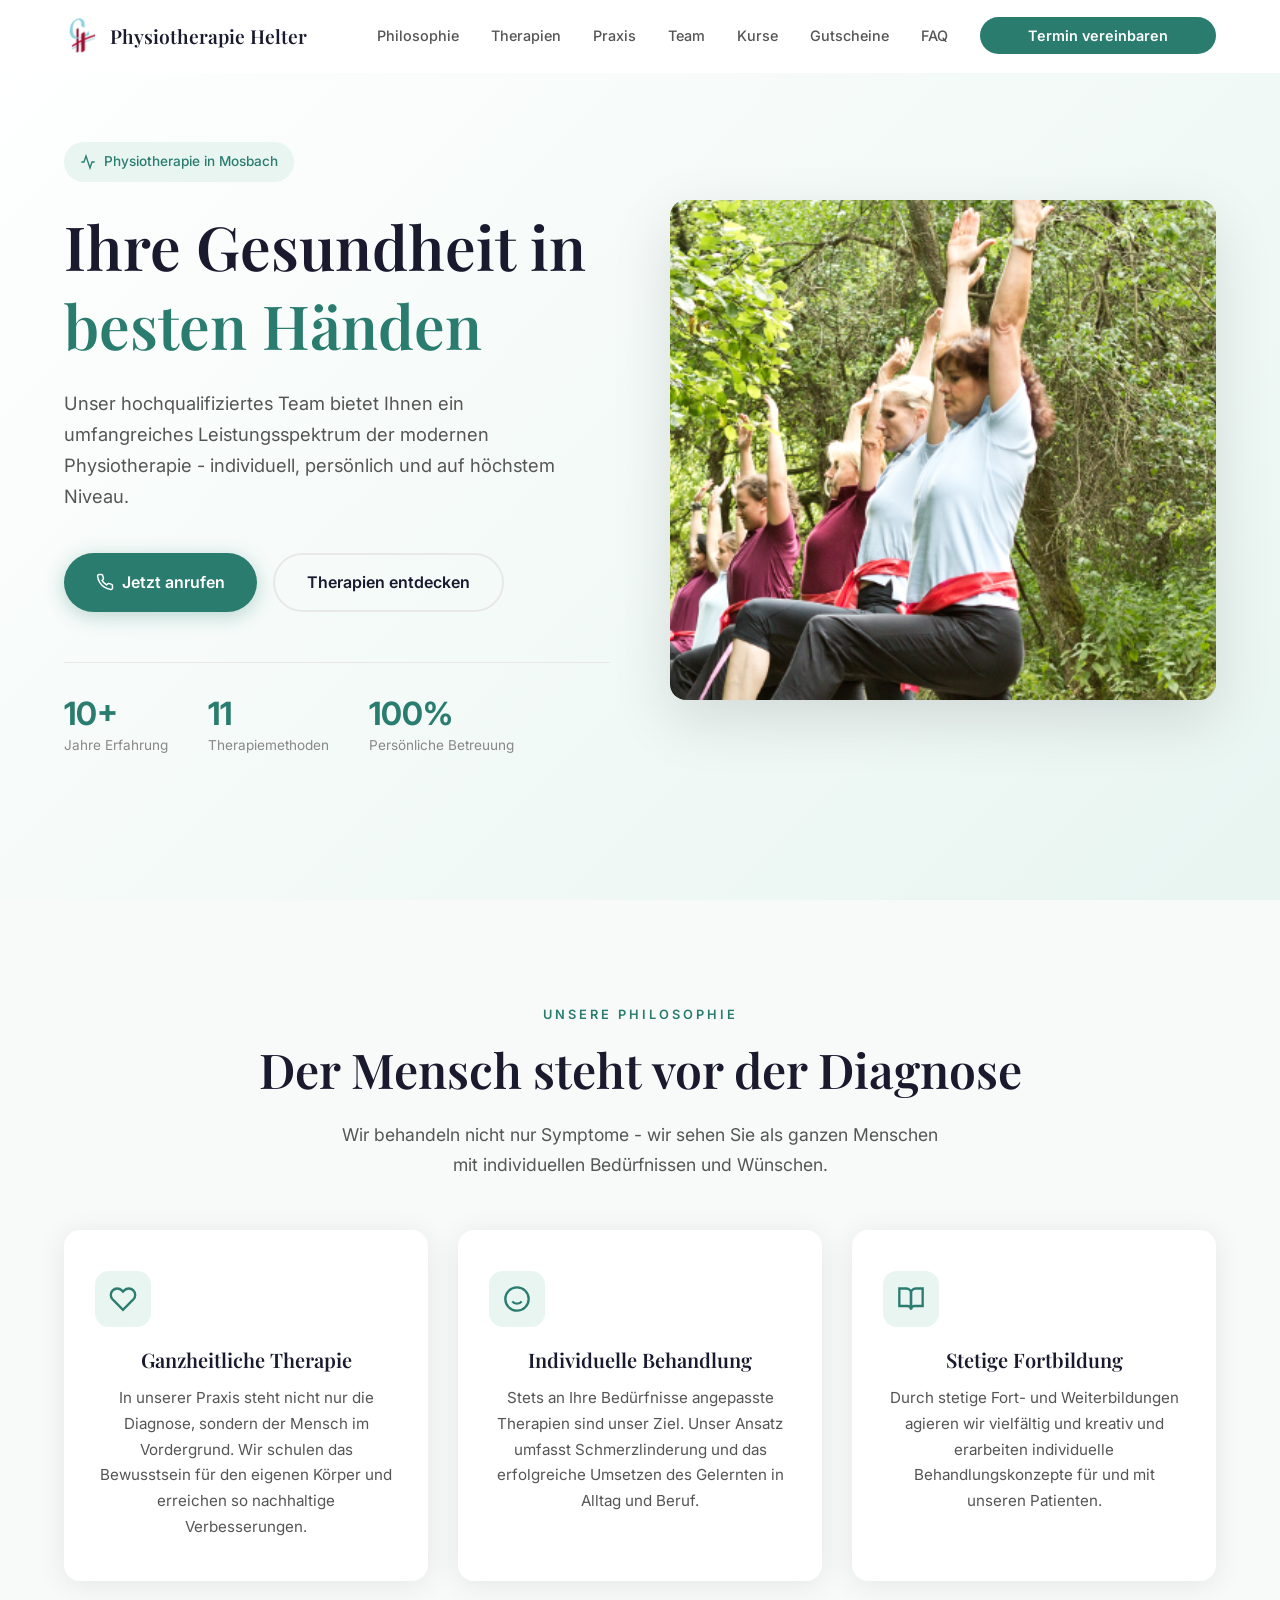
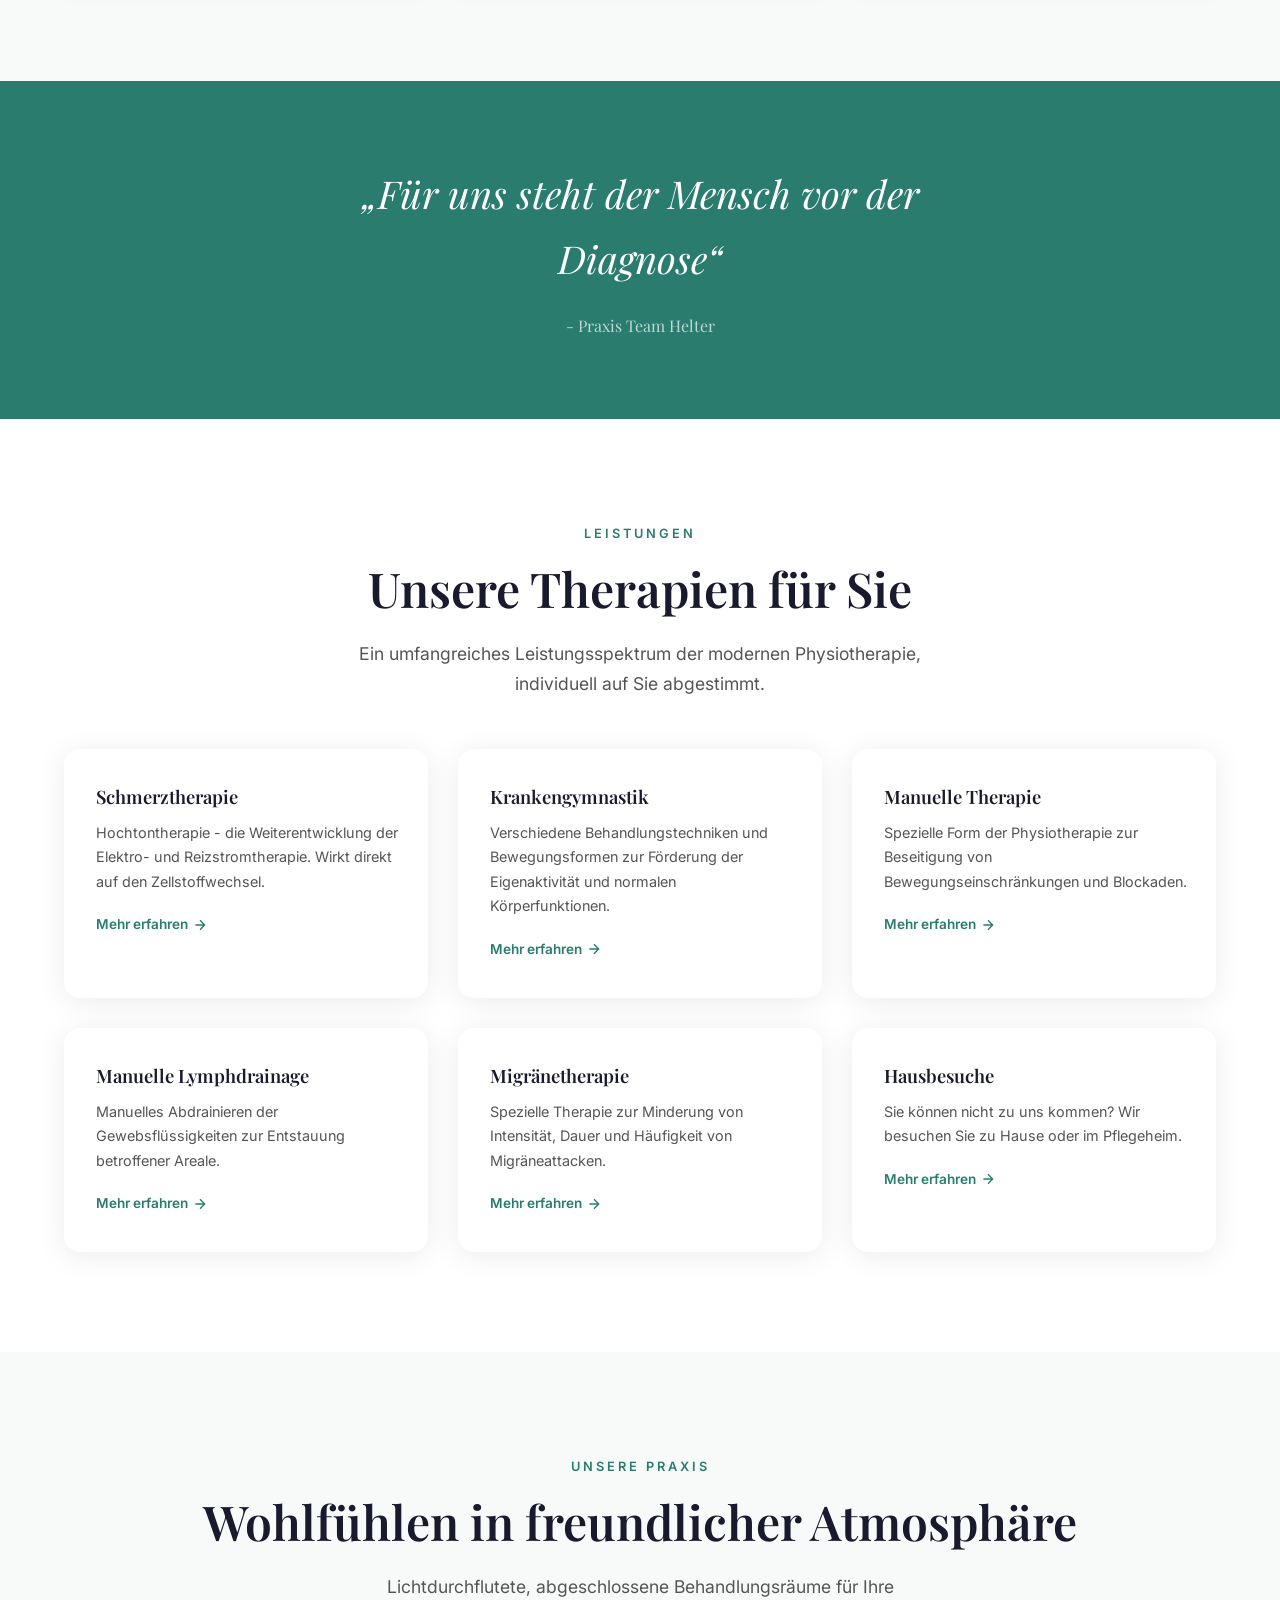
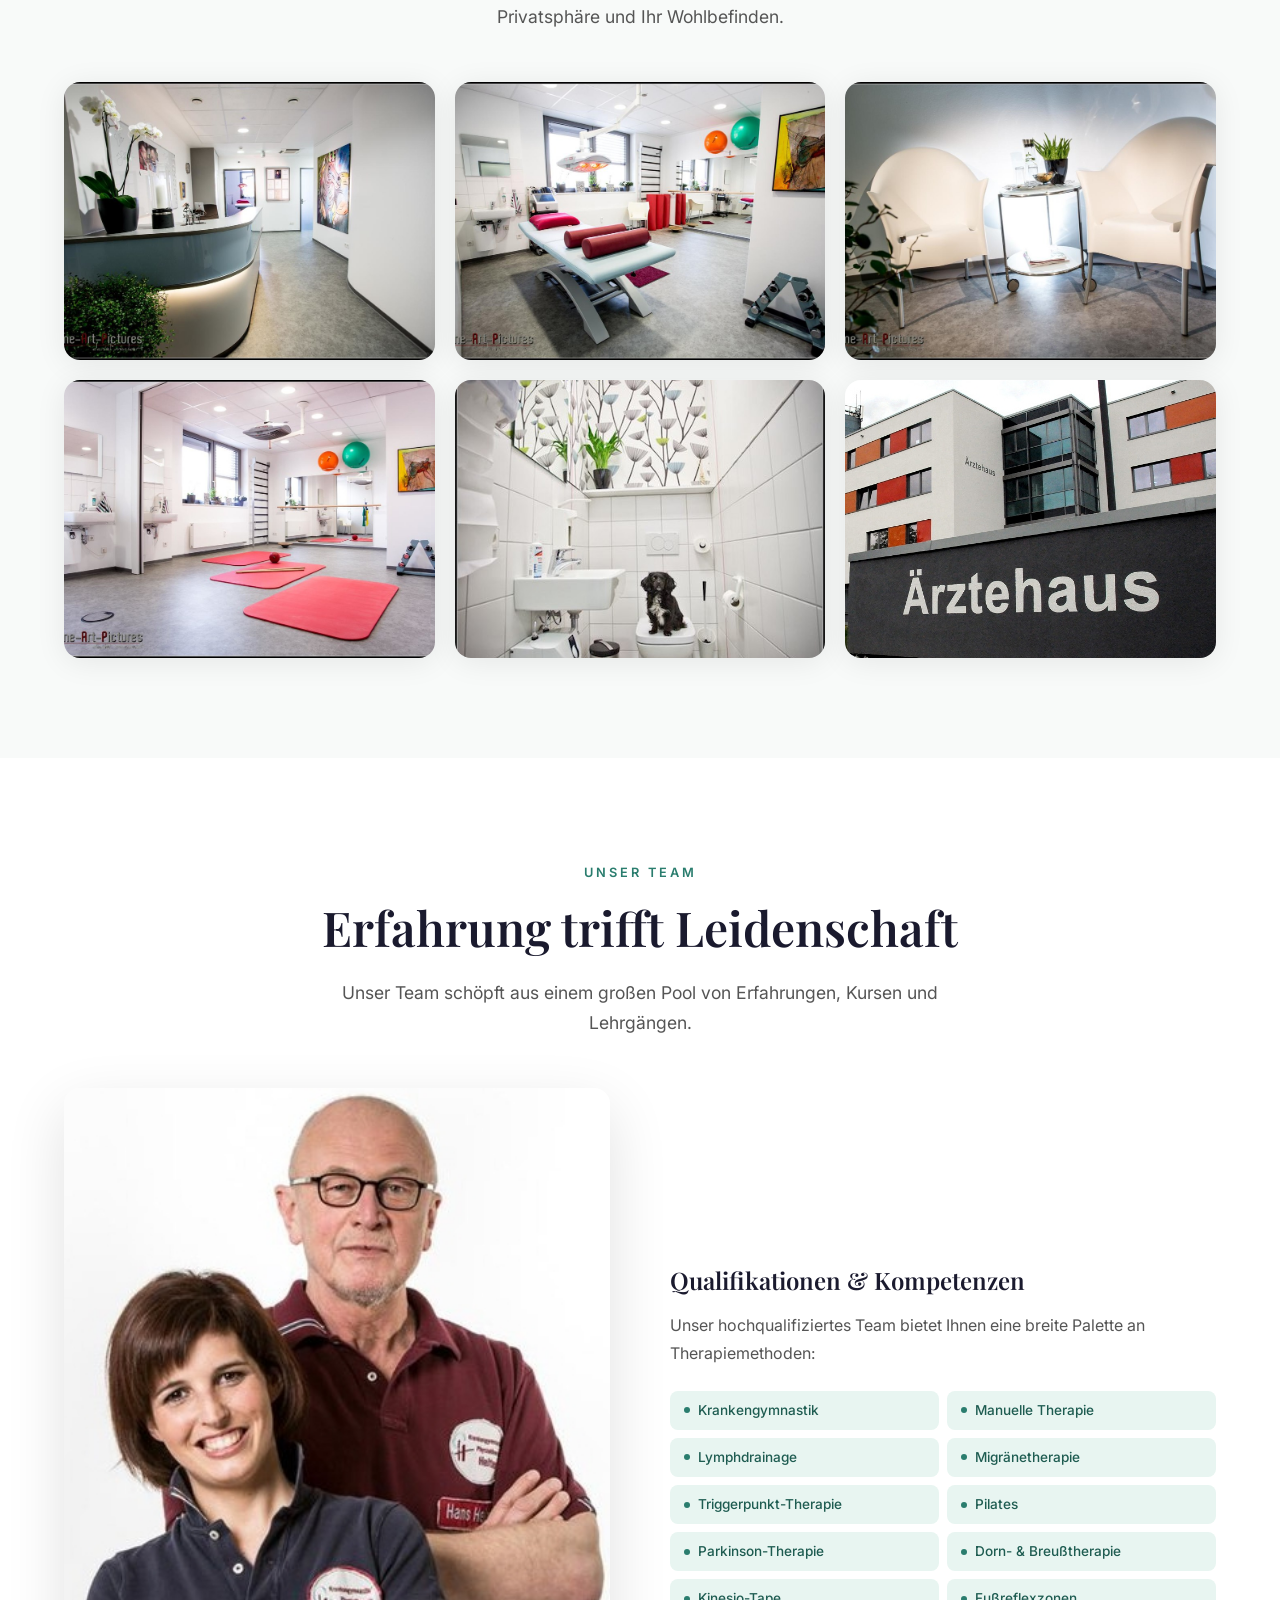
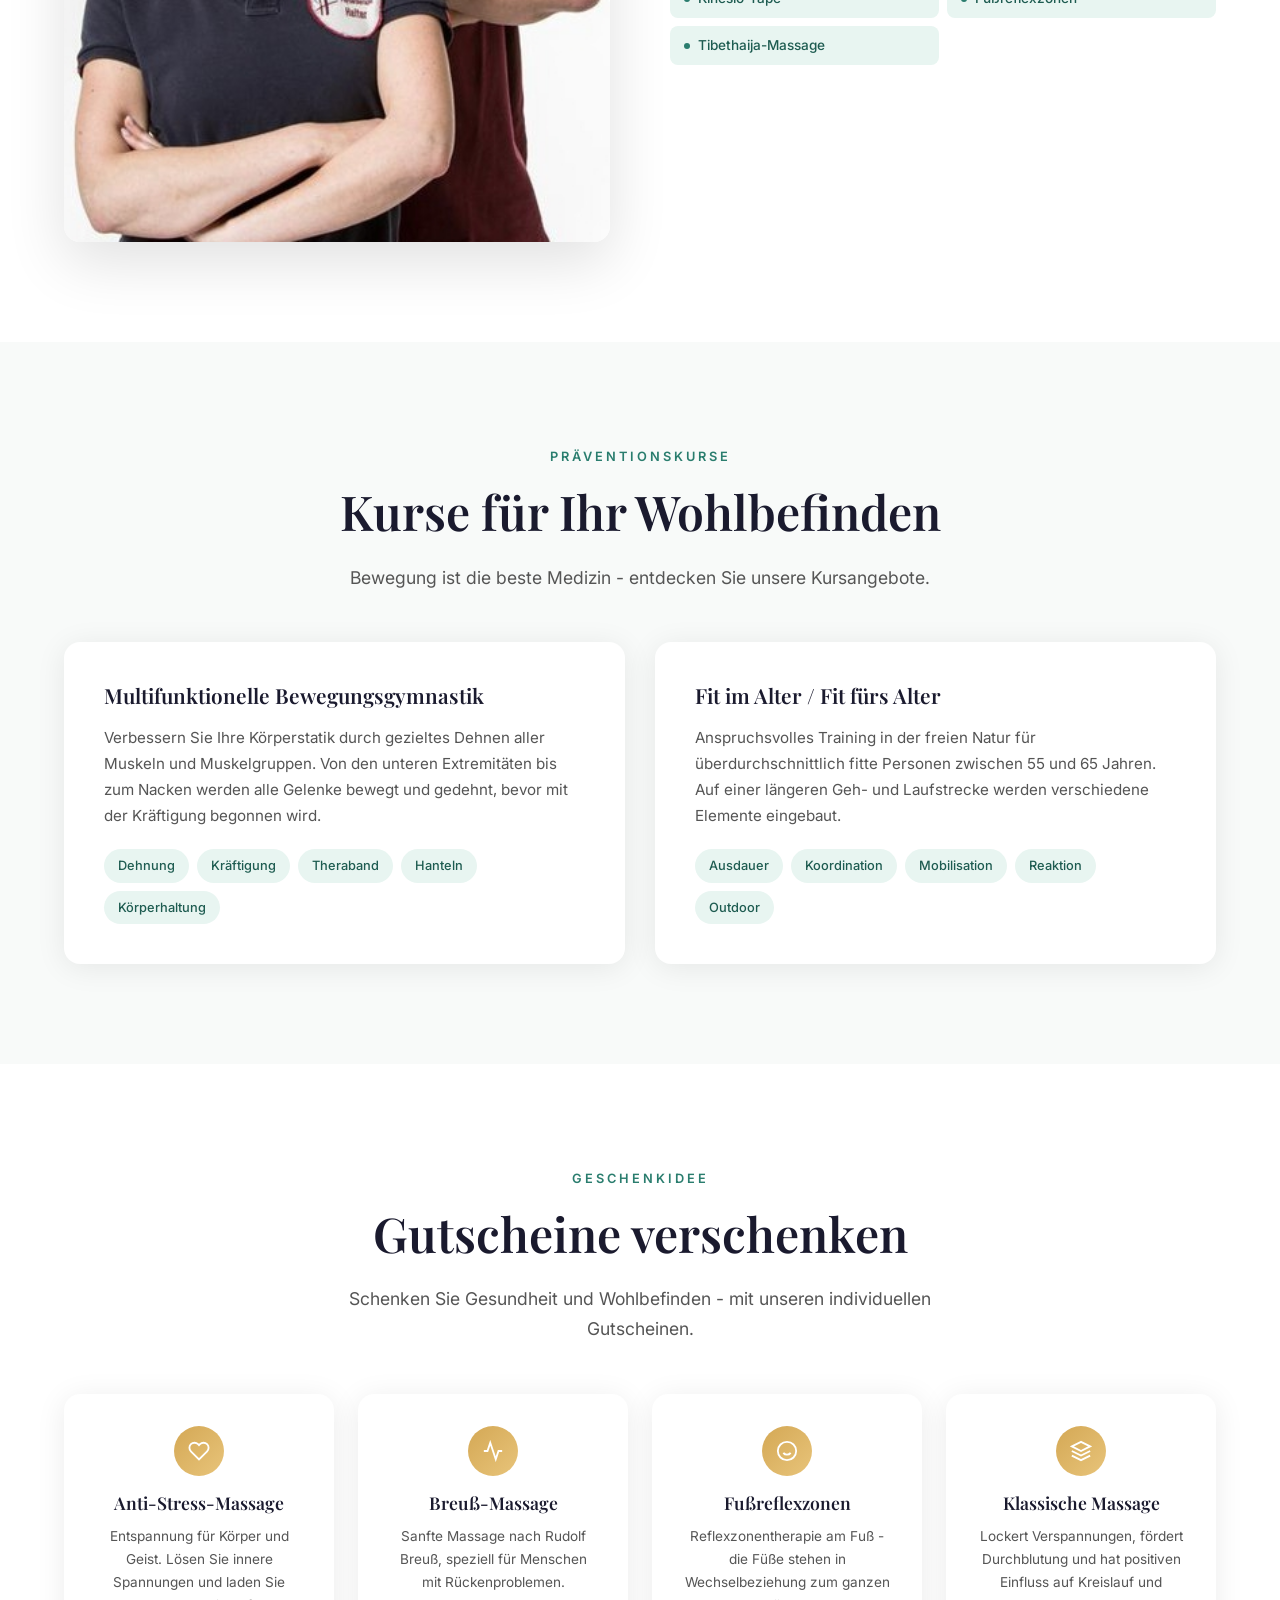
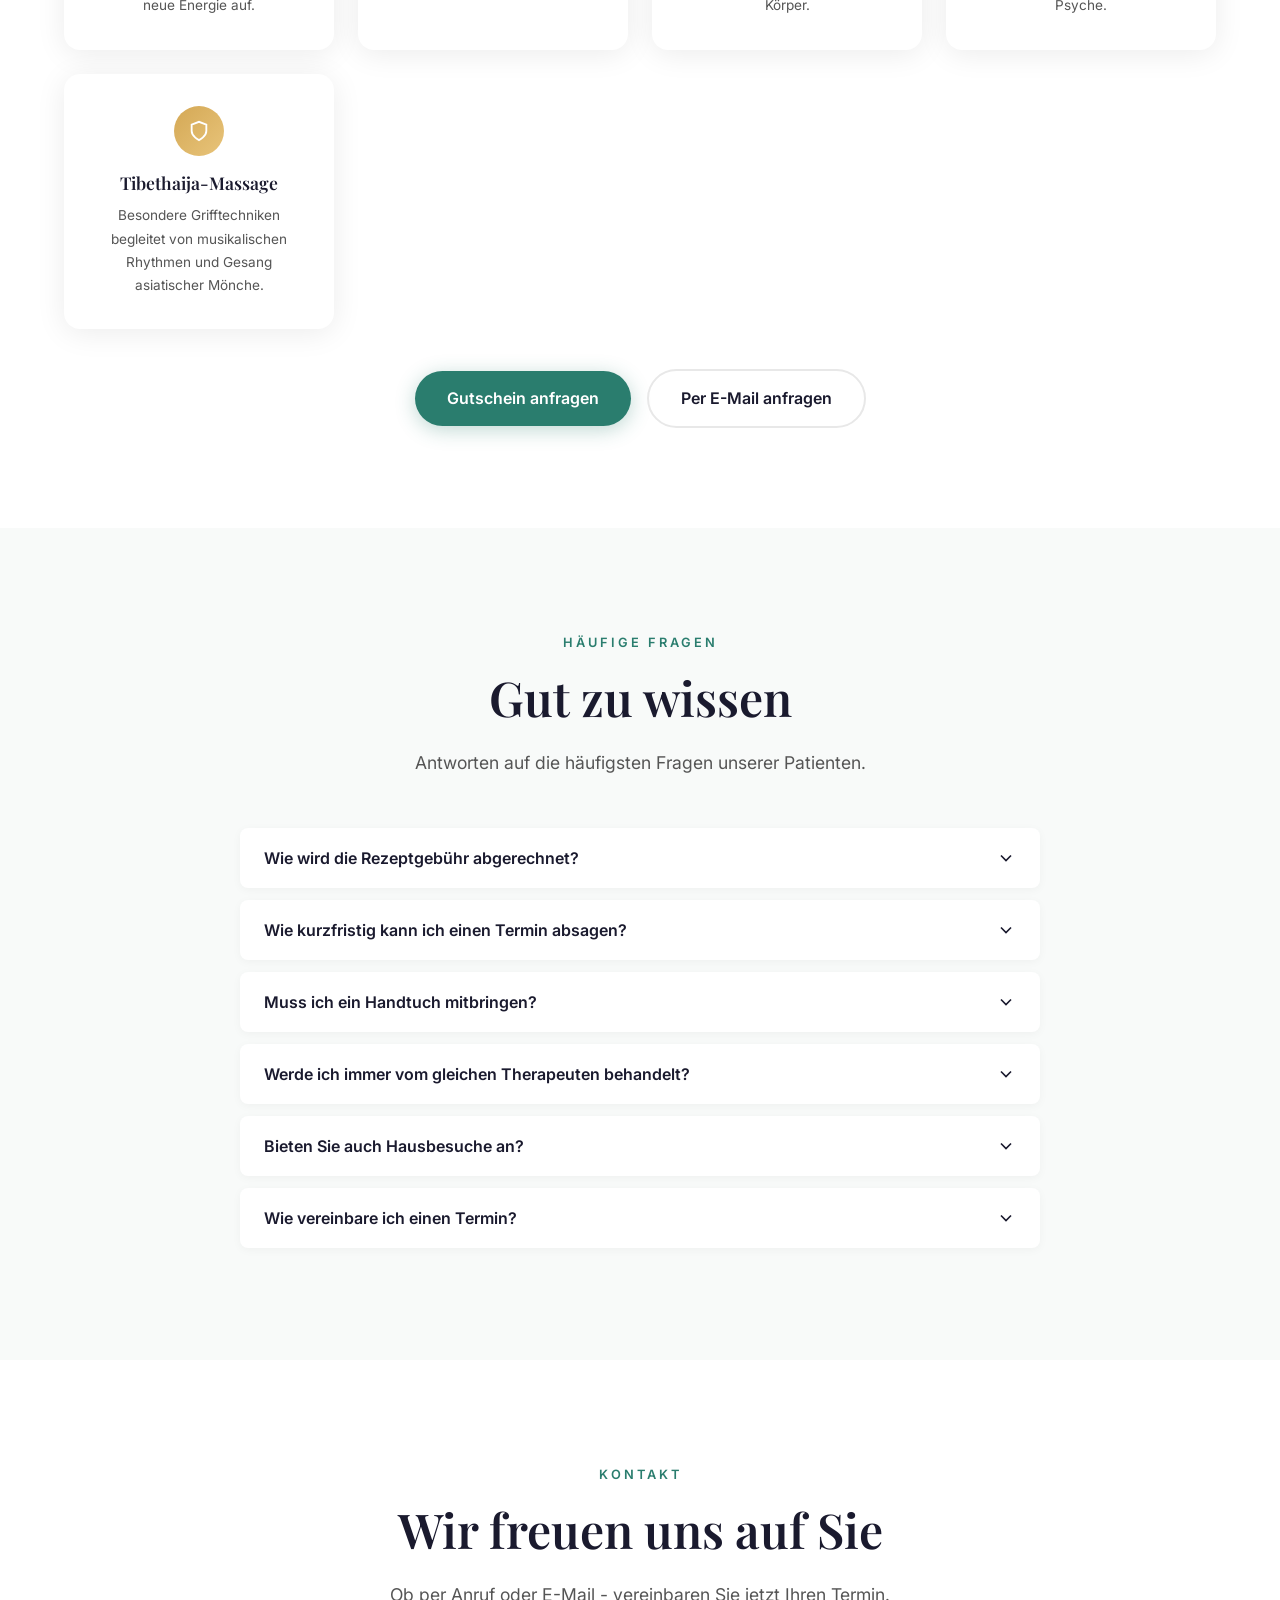
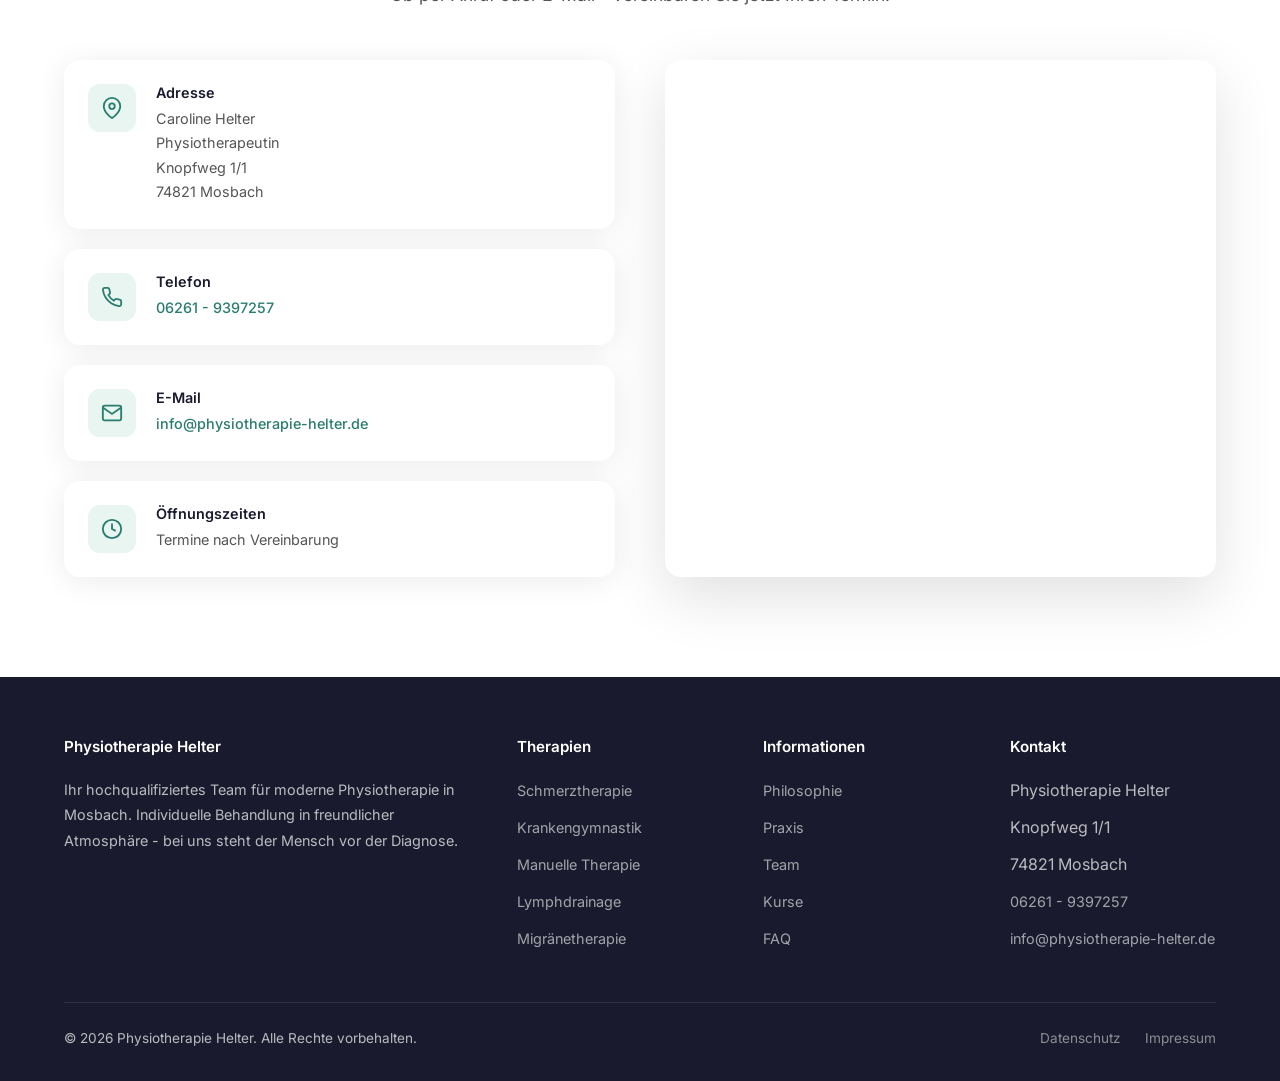
==== commit 50b20544: "Fix nav-cta button padding specificity issue" ====
--- a/index.html
+++ b/index.html
@@ -251,7 +251,7 @@
         .nav-links a:hover::after, .nav-links a.active::after {
             width: 100%;
         }
-        .nav-cta {
+        .nav-links .nav-cta {
             background: var(--primary);
             color: #fff !important;
             padding: 10px 48px;
@@ -260,12 +260,12 @@
             font-size: 0.9rem;
             transition: all var(--transition);
         }
-        .nav-cta:hover {
+        .nav-links .nav-cta:hover {
             background: var(--primary-dark);
             color: #fff !important;
             transform: translateY(-1px);
         }
-        .nav-cta::after { display: none !important; }
+        .nav-links .nav-cta::after { display: none !important; }
         .mobile-toggle {
             display: none;
             background: none;
@@ -925,7 +925,7 @@
             }
             .nav-links { gap: 20px; }
             .nav-links a { font-size: 0.8rem; }
-            .nav-cta { padding: 8px 40px; font-size: 0.8rem; }
+            .nav-links .nav-cta { padding: 8px 40px; font-size: 0.8rem; }
         }
 
         /* ===== Mobile (max 768px) ===== */
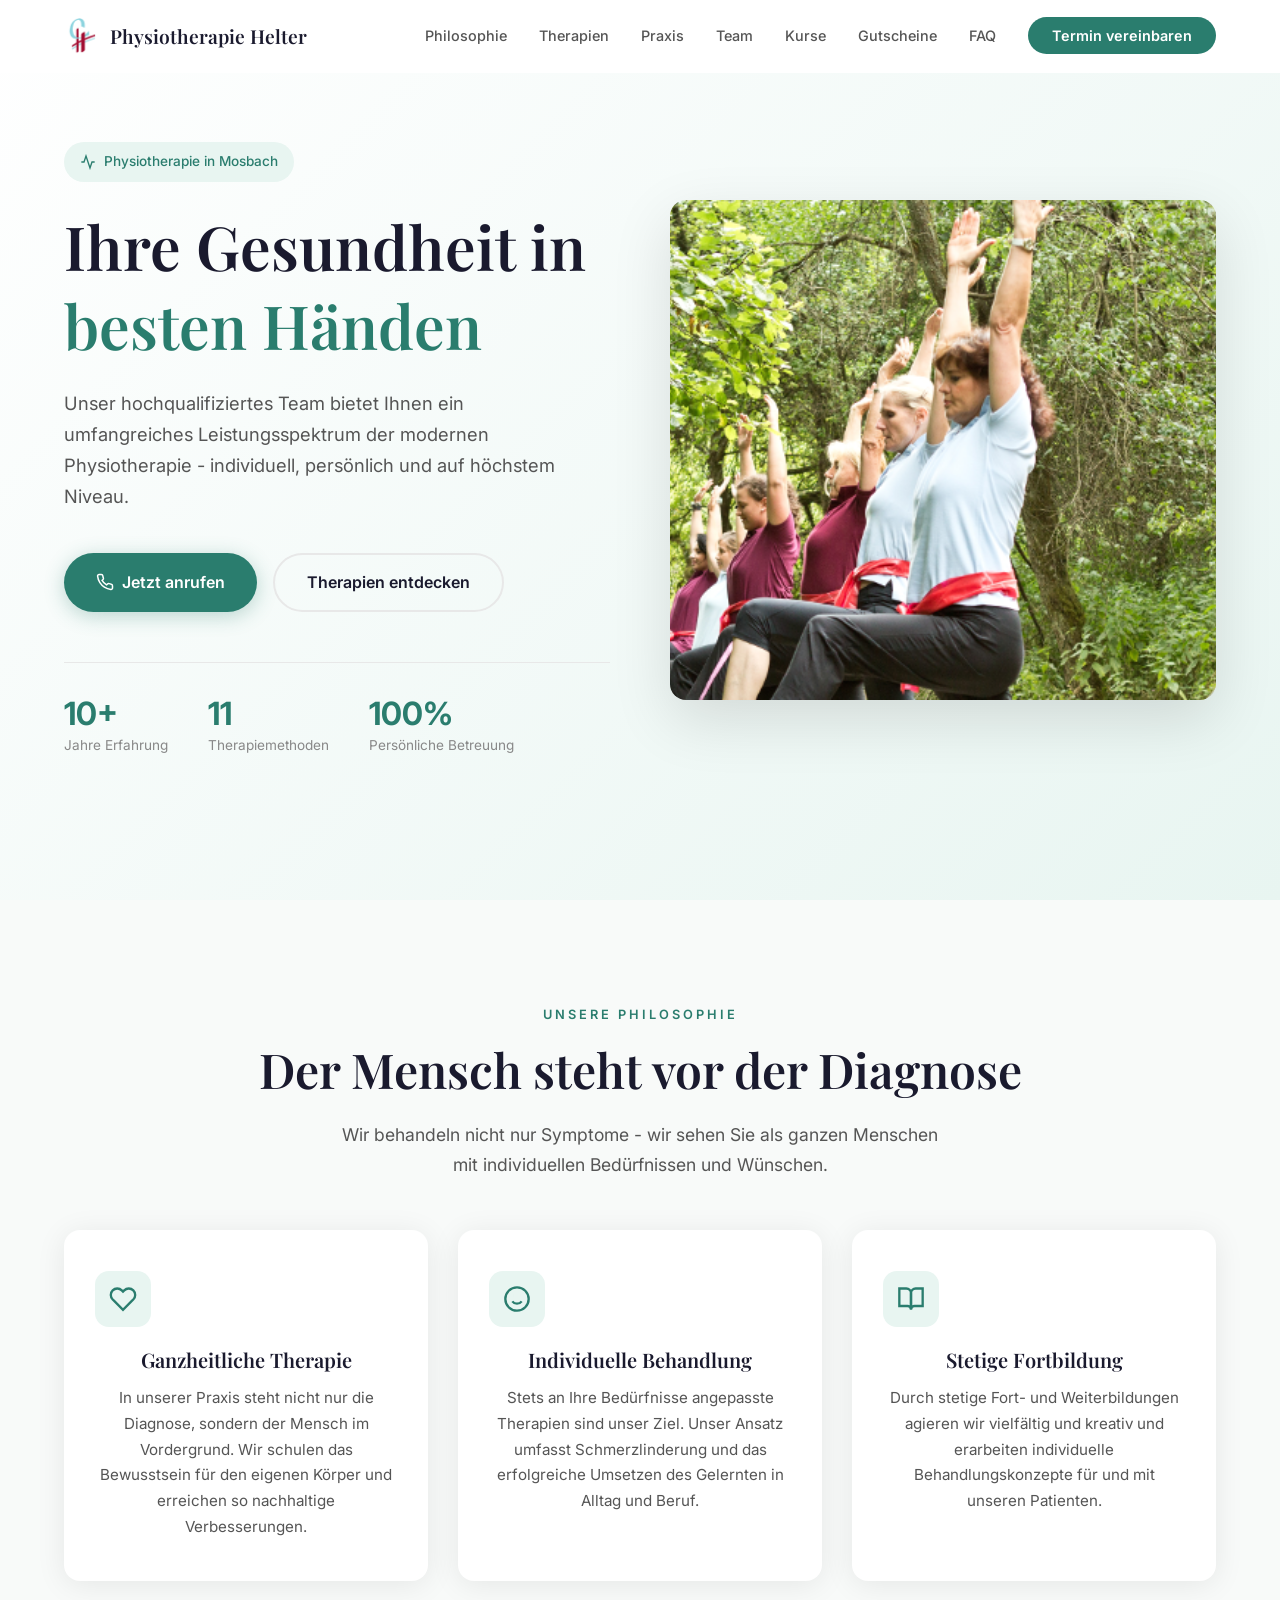
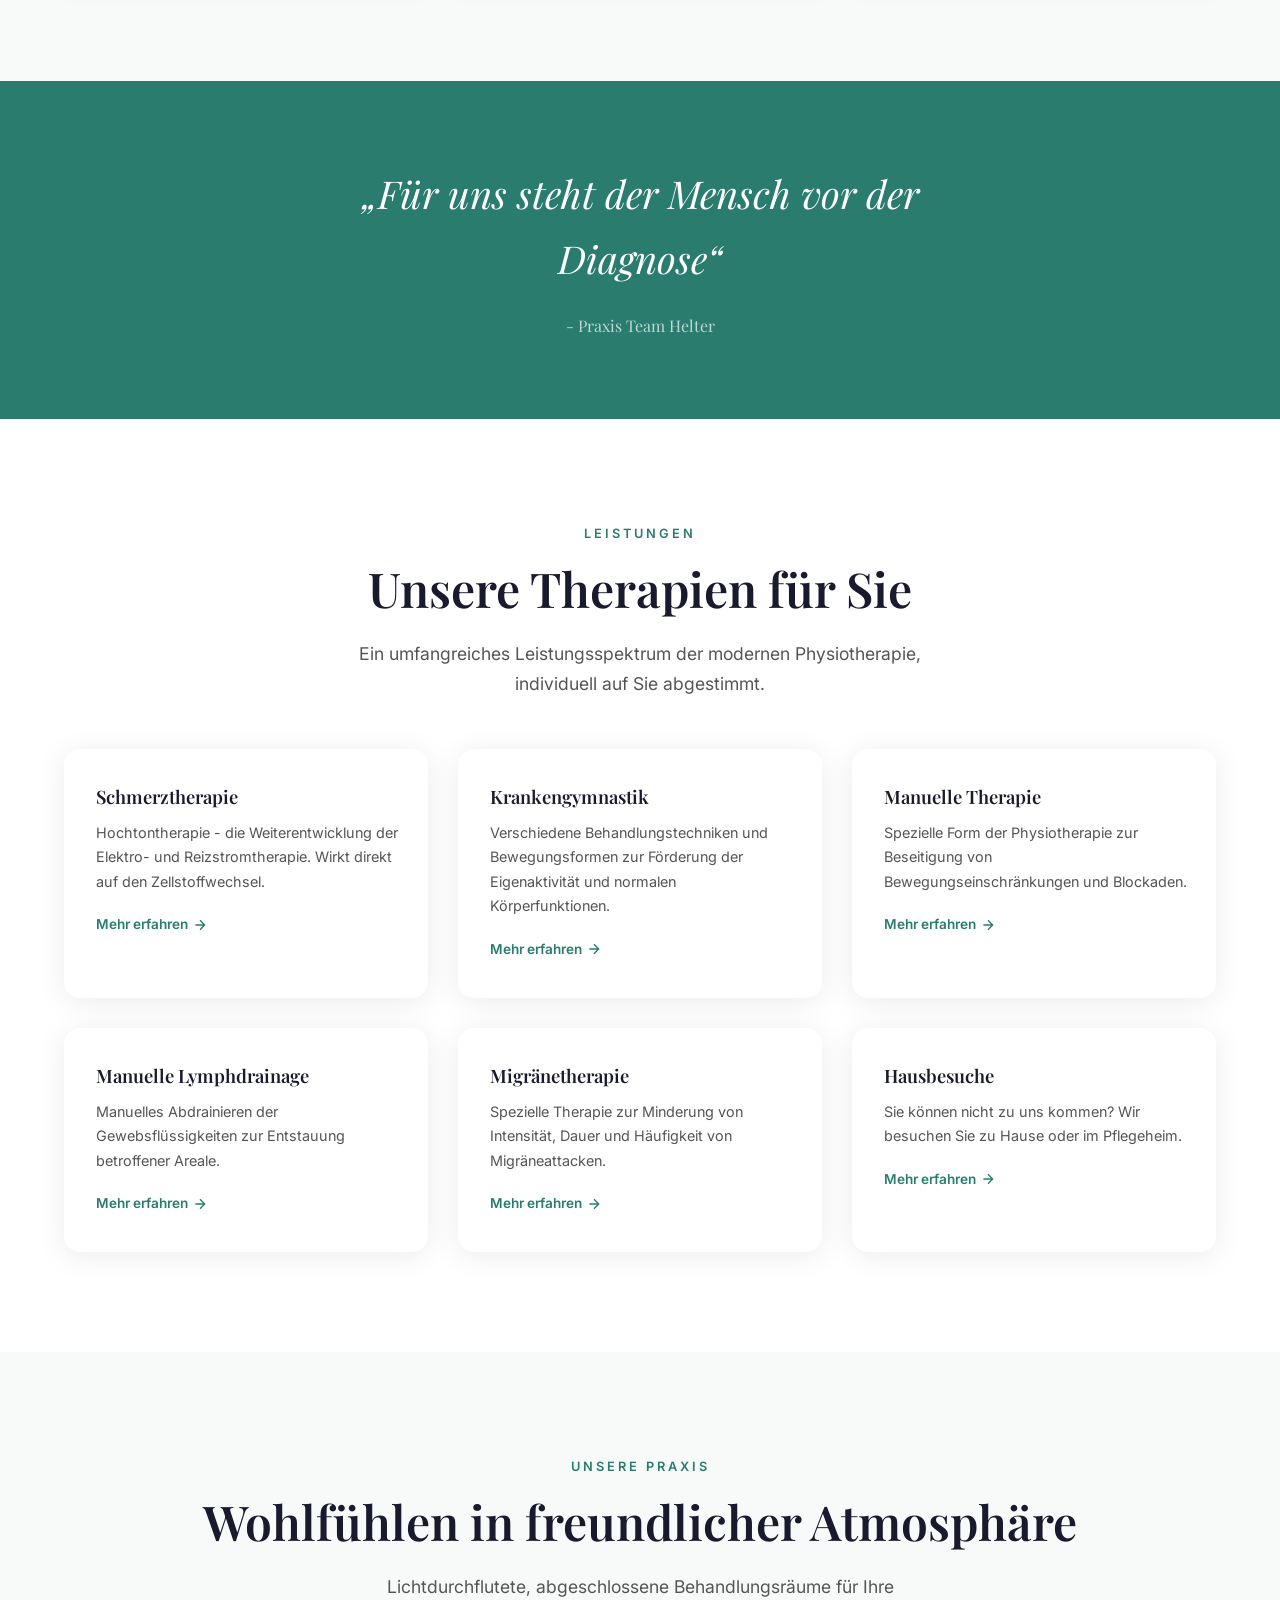
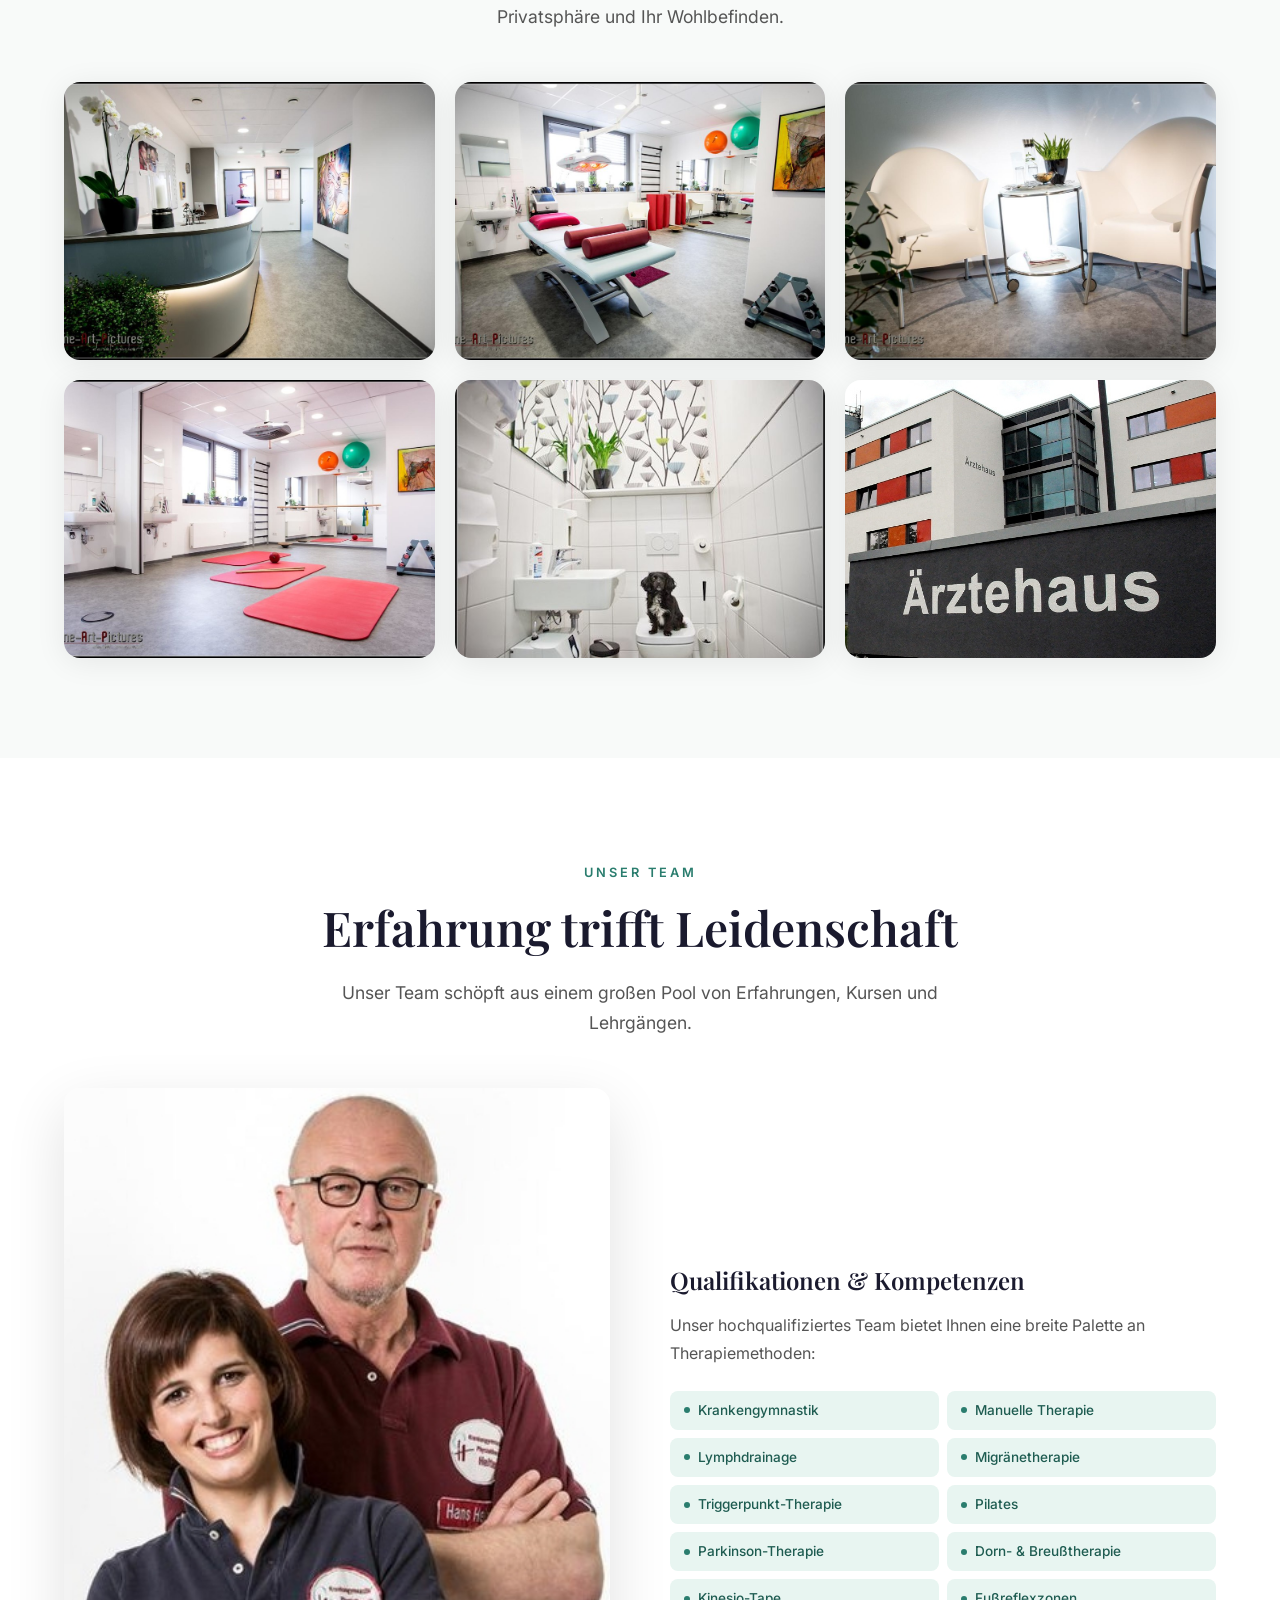
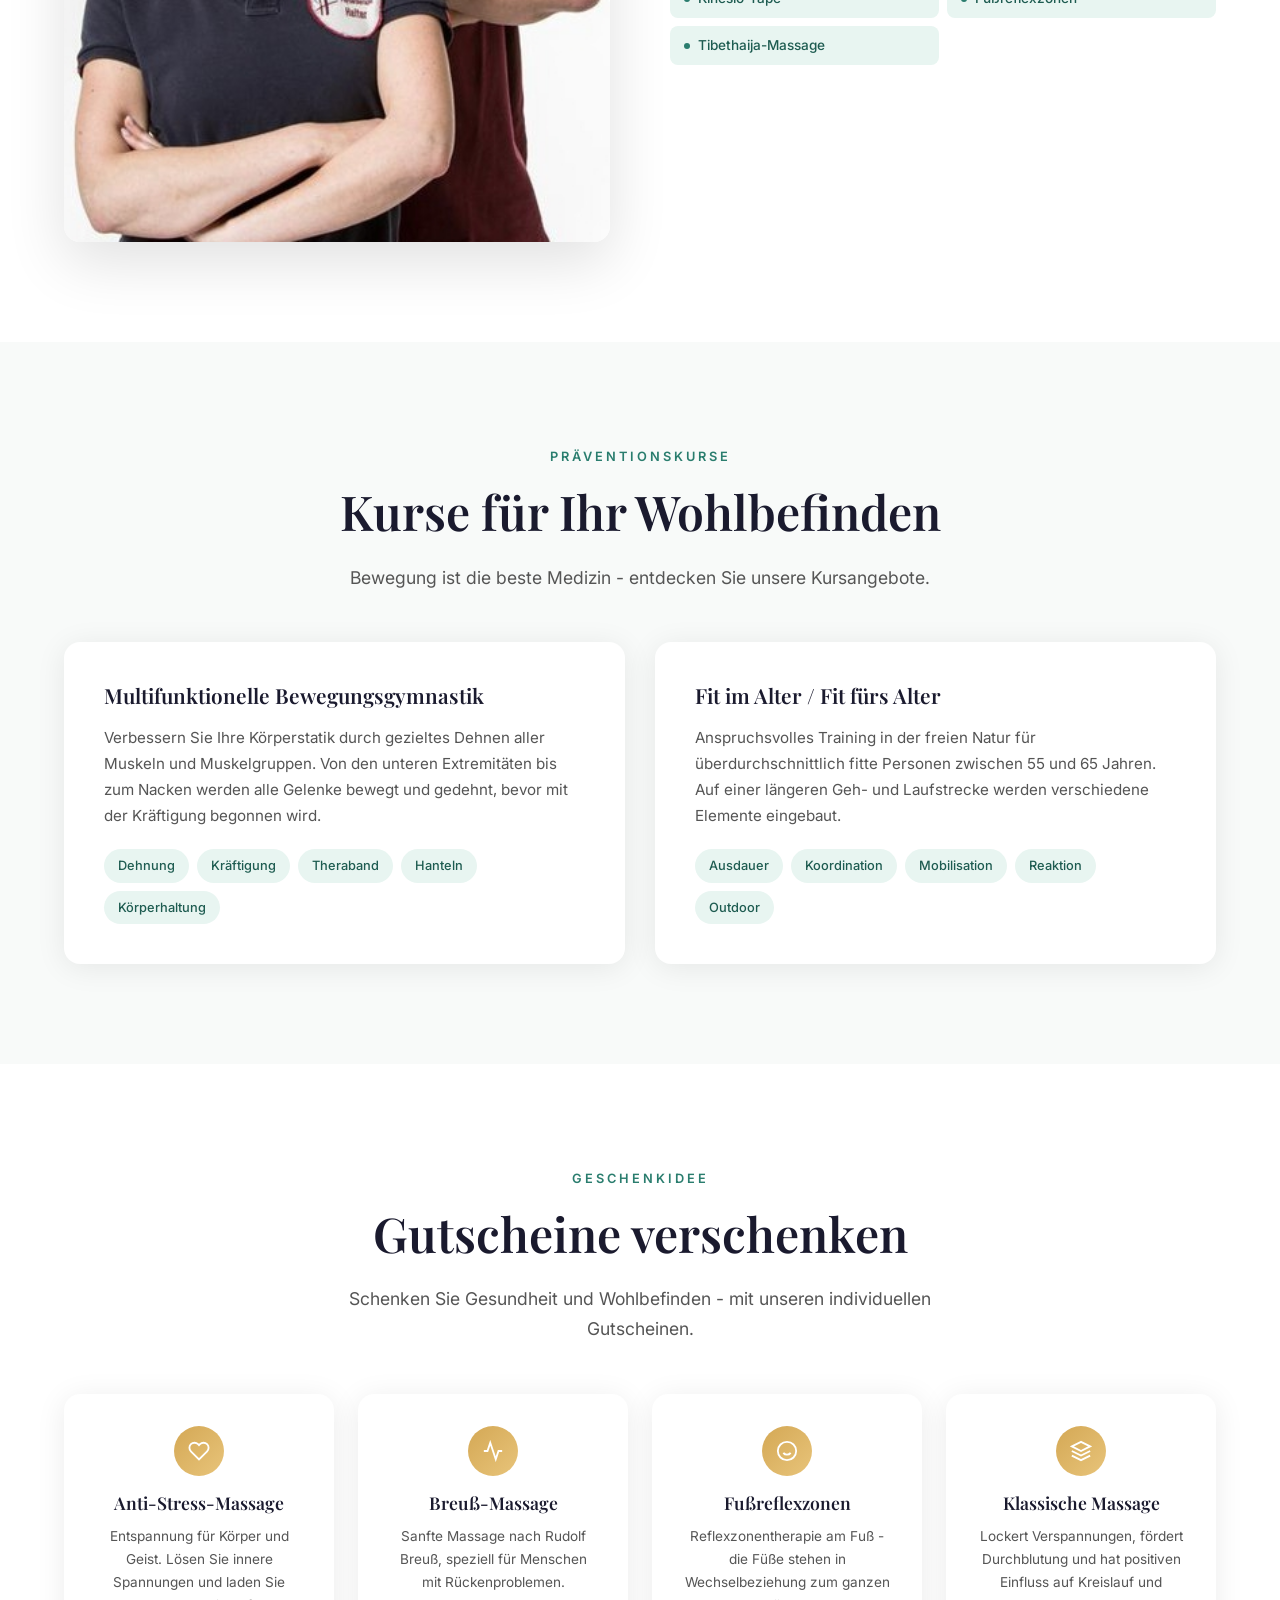
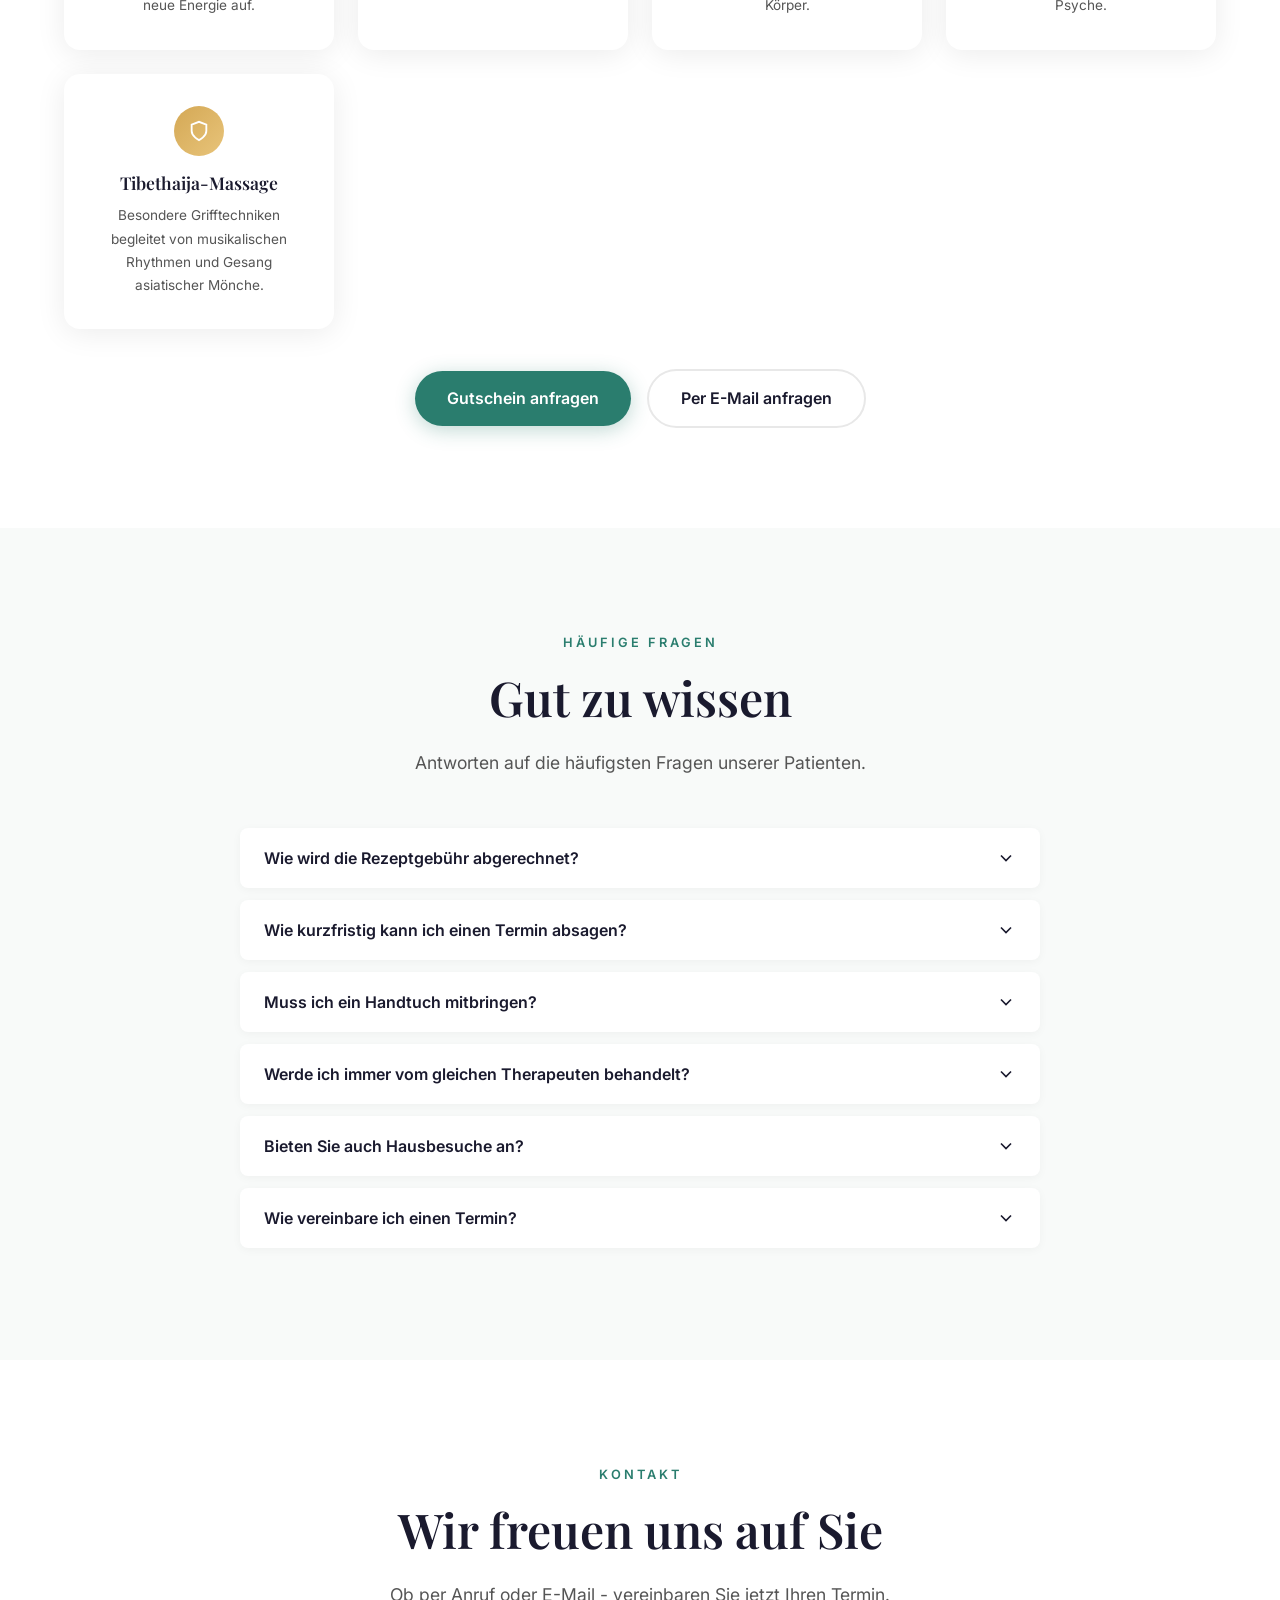
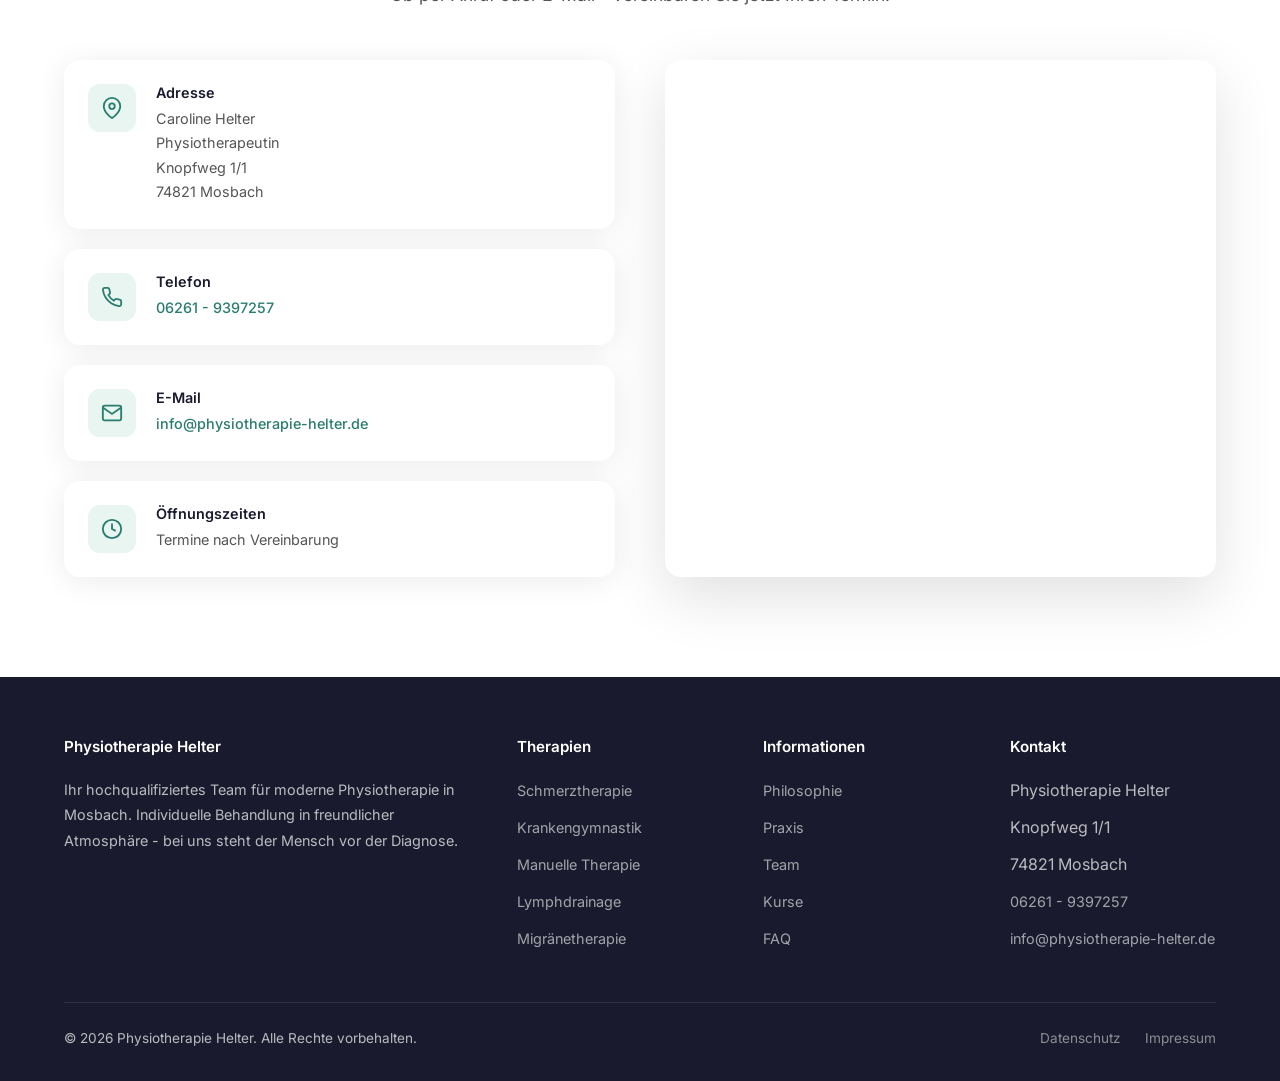
==== commit 170e1211: "Reduce nav-cta button padding" ====
--- a/index.html
+++ b/index.html
@@ -254,7 +254,7 @@
         .nav-links .nav-cta {
             background: var(--primary);
             color: #fff !important;
-            padding: 10px 48px;
+            padding: 10px 24px;
             border-radius: 50px;
             font-weight: 600;
             font-size: 0.9rem;
@@ -925,7 +925,7 @@
             }
             .nav-links { gap: 20px; }
             .nav-links a { font-size: 0.8rem; }
-            .nav-links .nav-cta { padding: 8px 40px; font-size: 0.8rem; }
+            .nav-links .nav-cta { padding: 8px 18px; font-size: 0.8rem; }
         }
 
         /* ===== Mobile (max 768px) ===== */
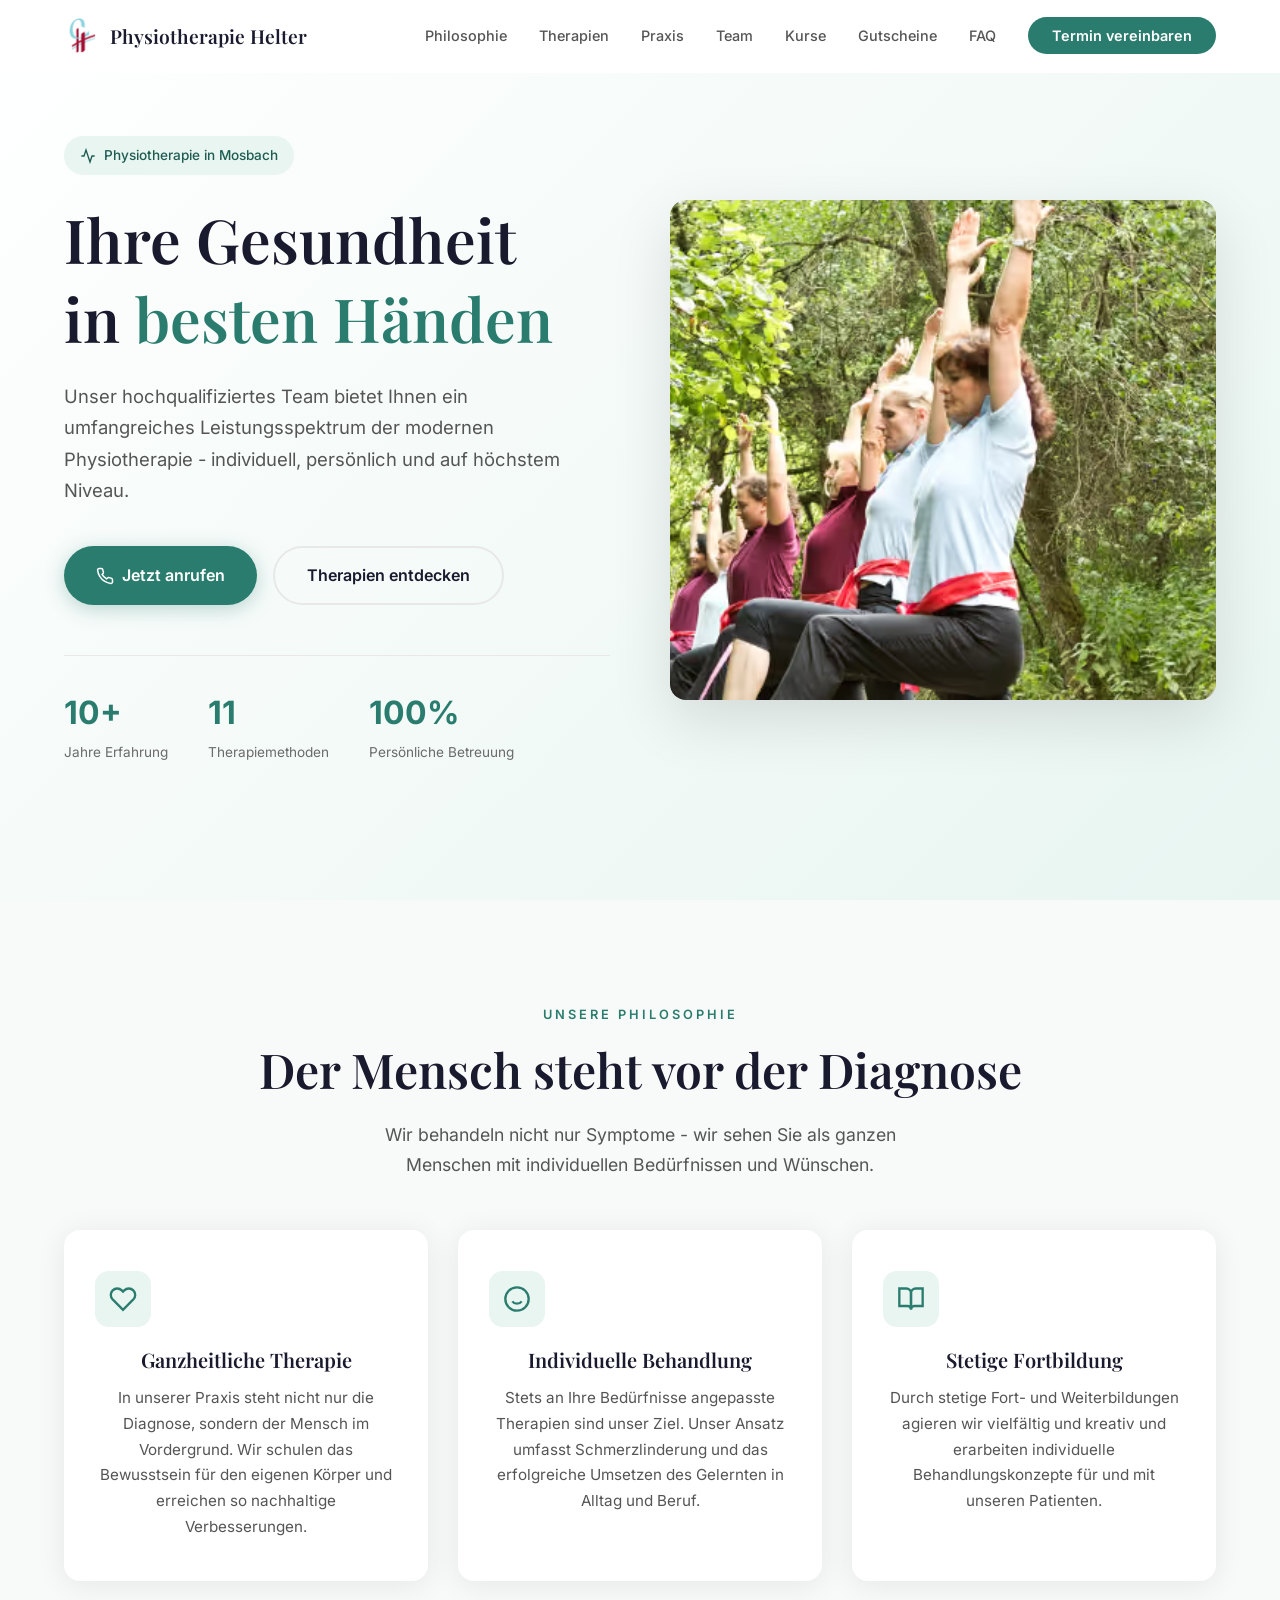
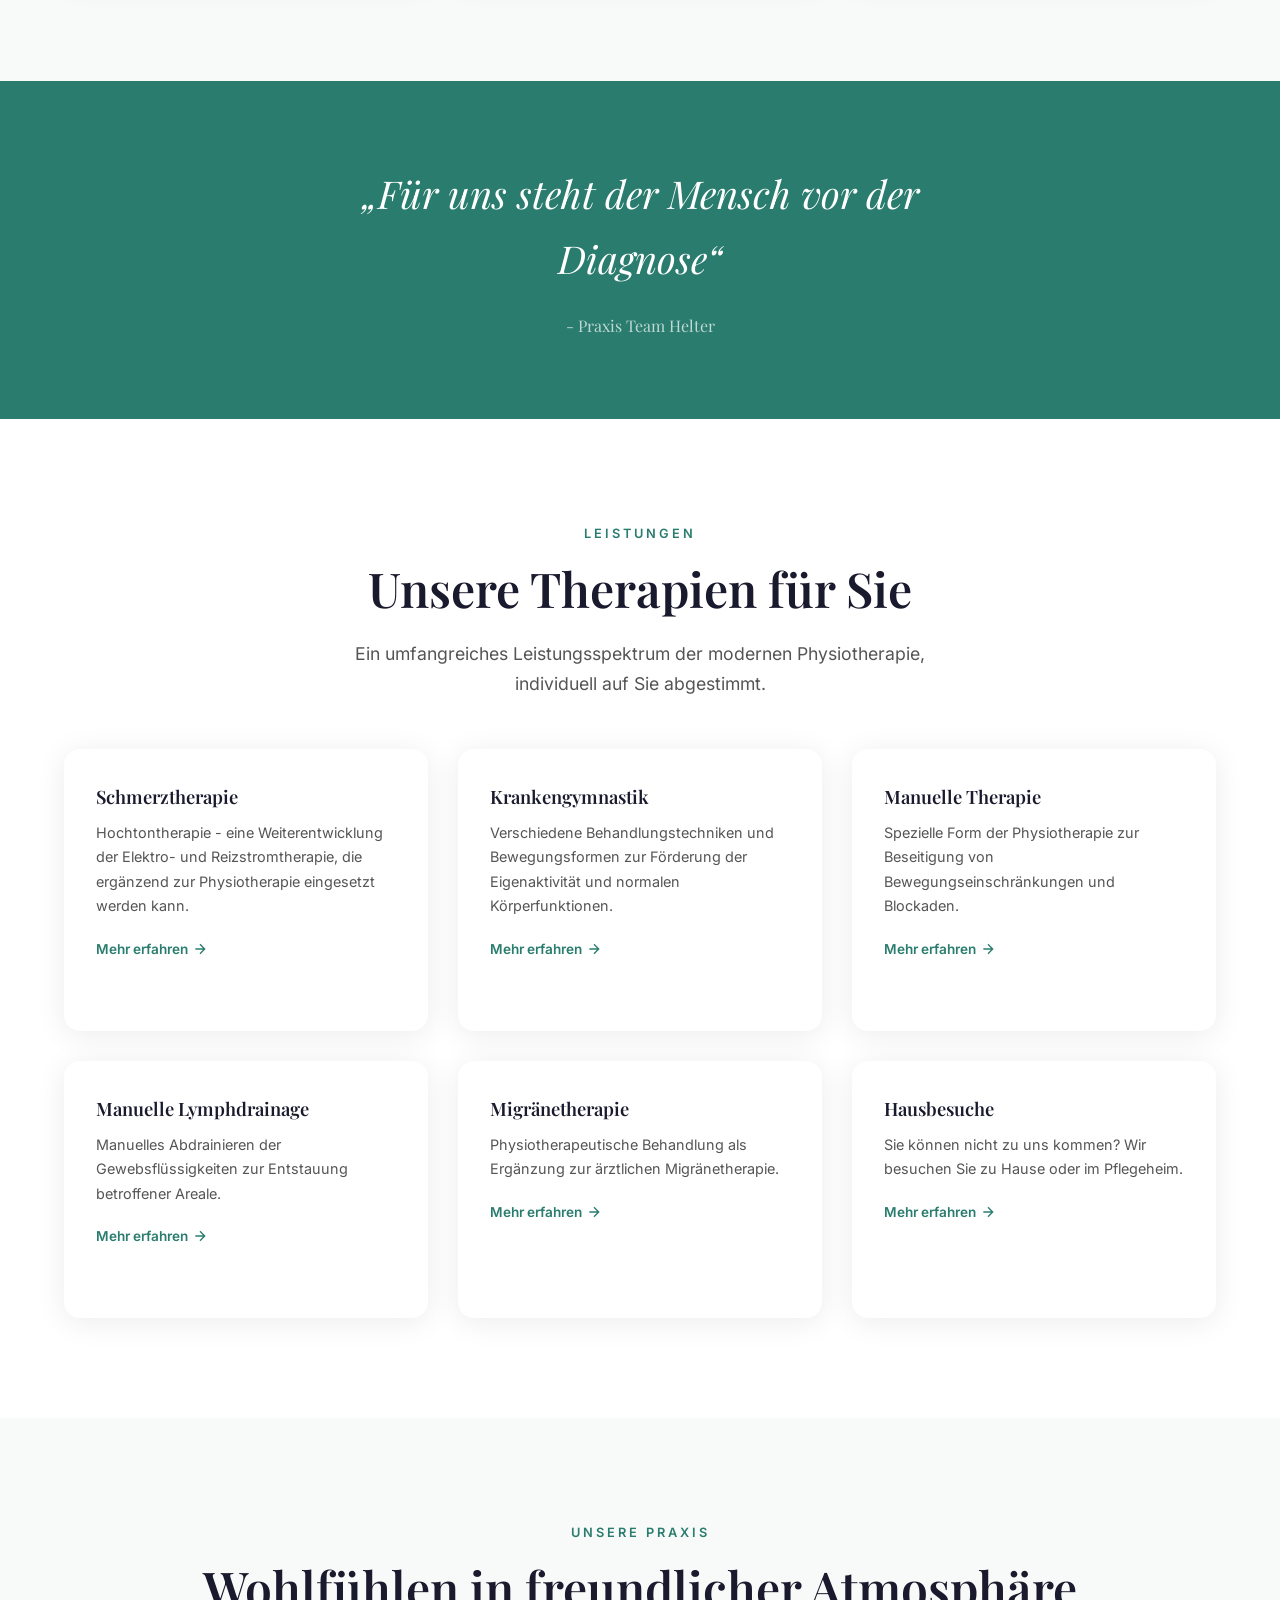
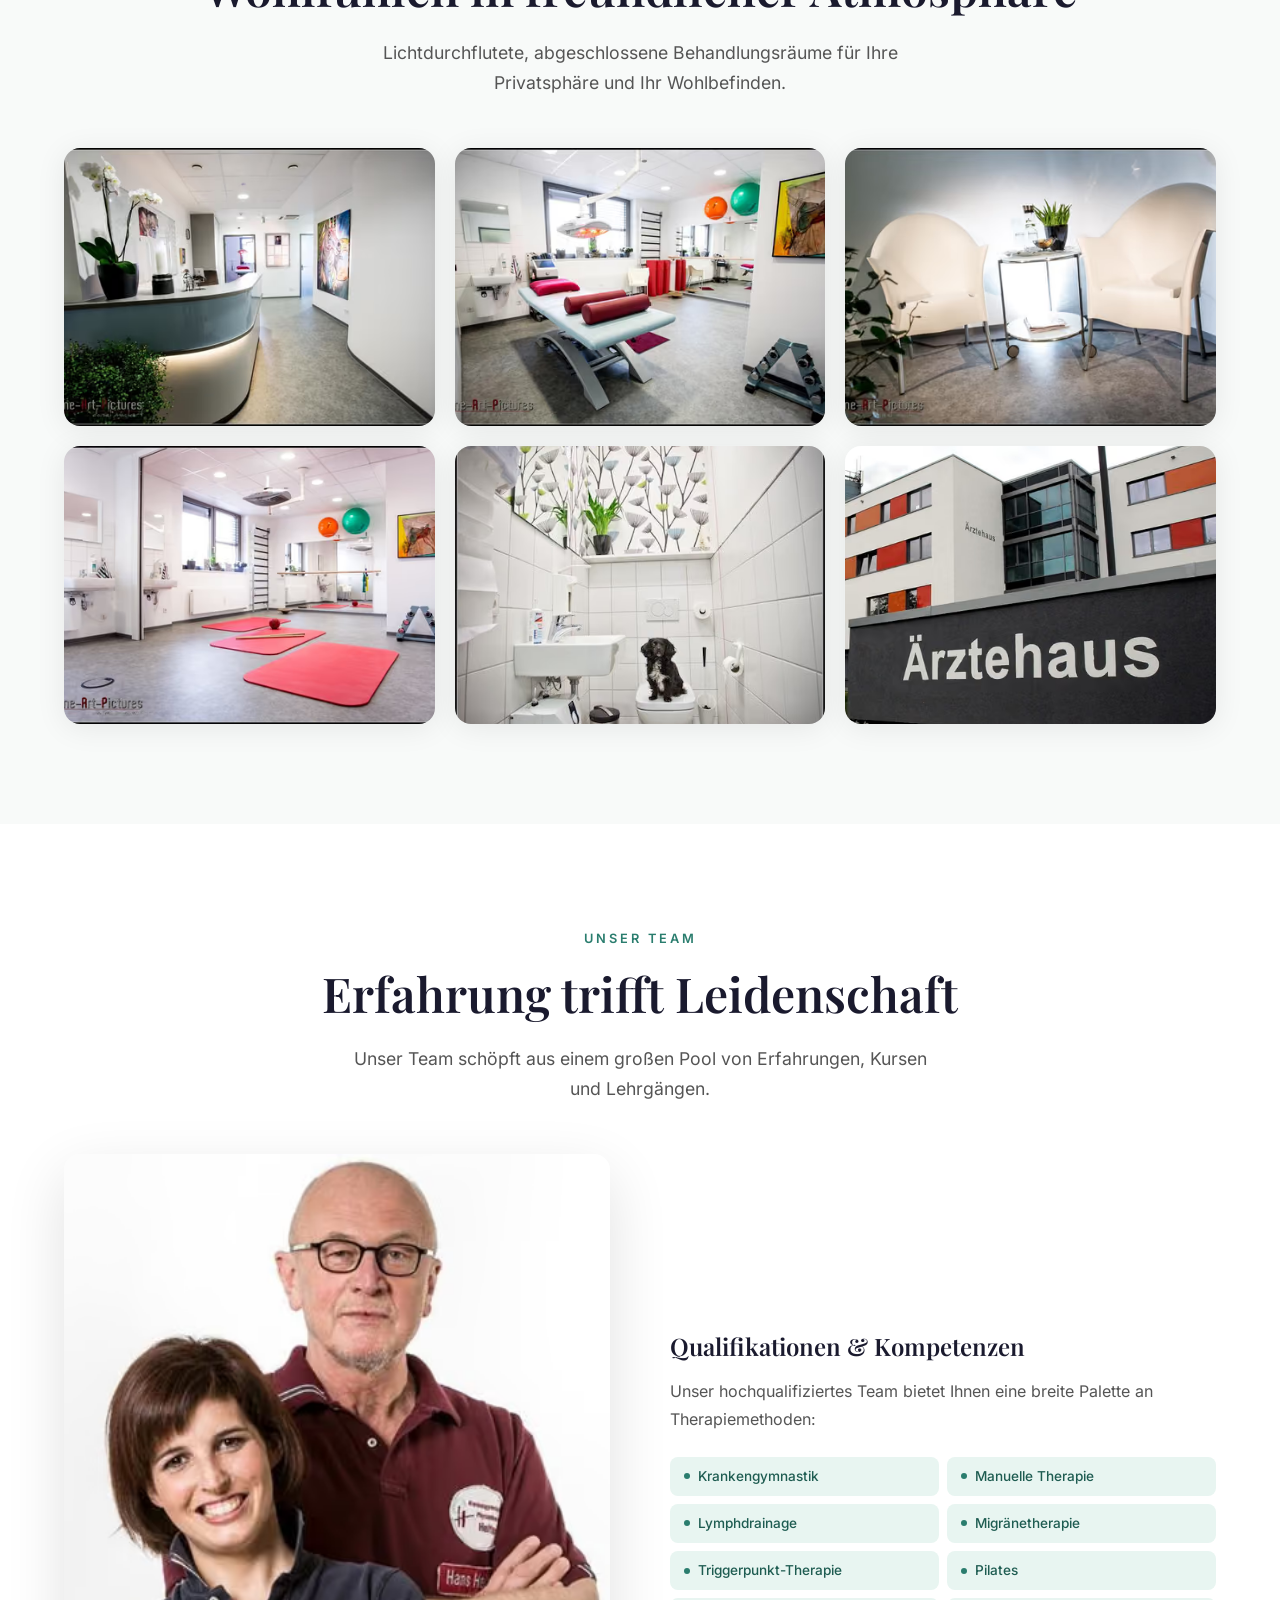
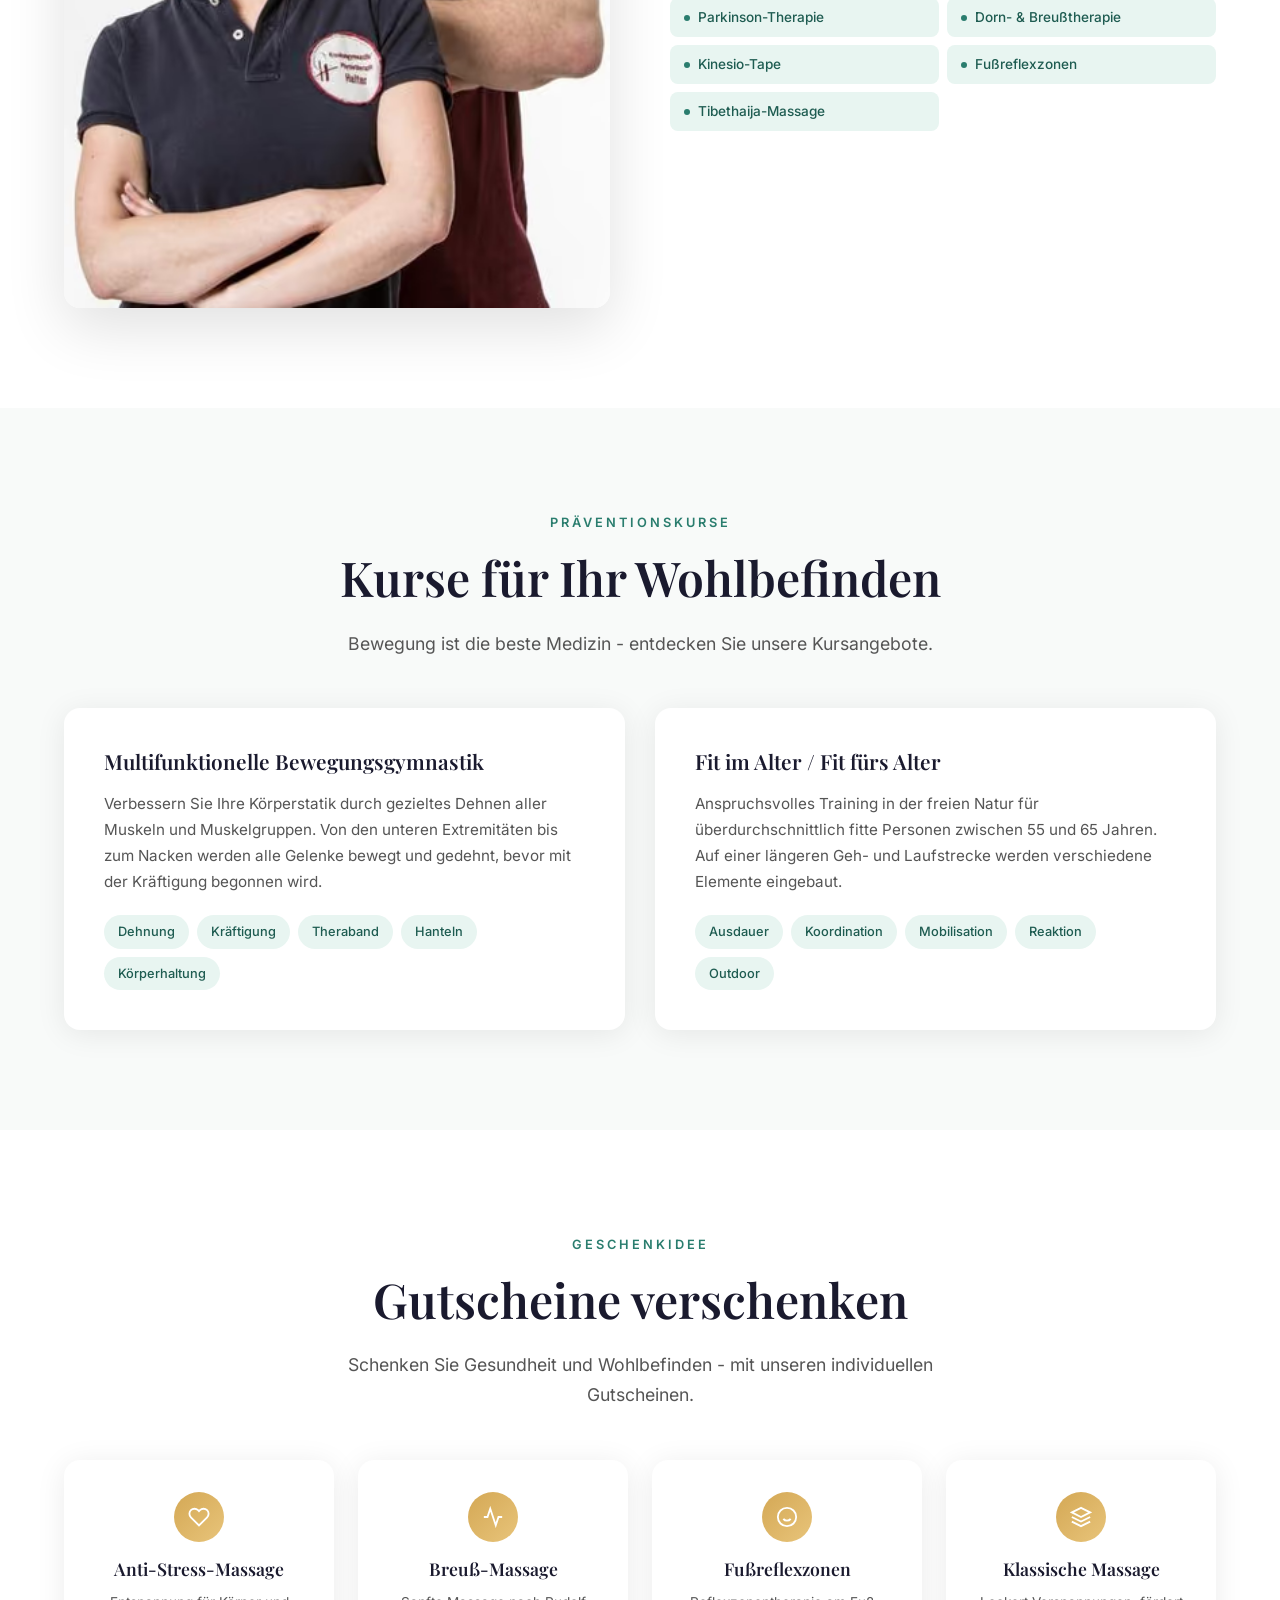
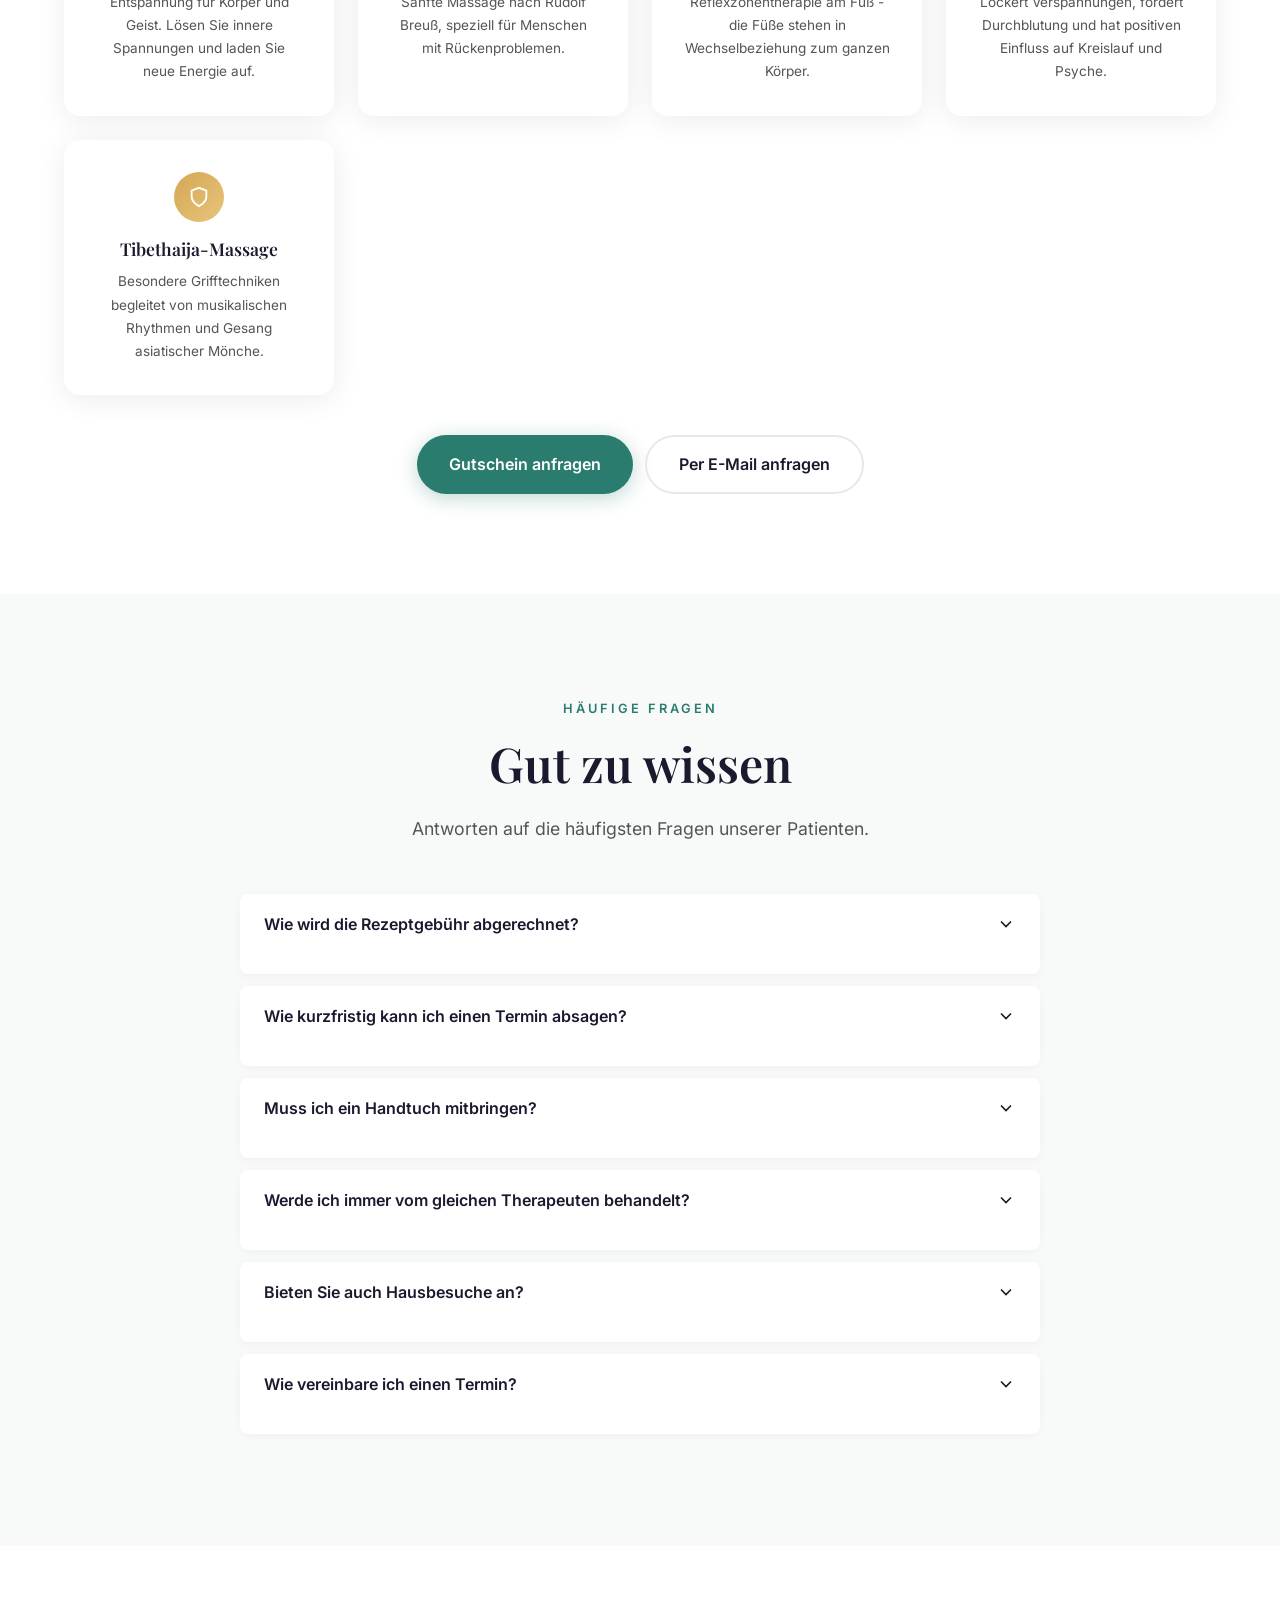
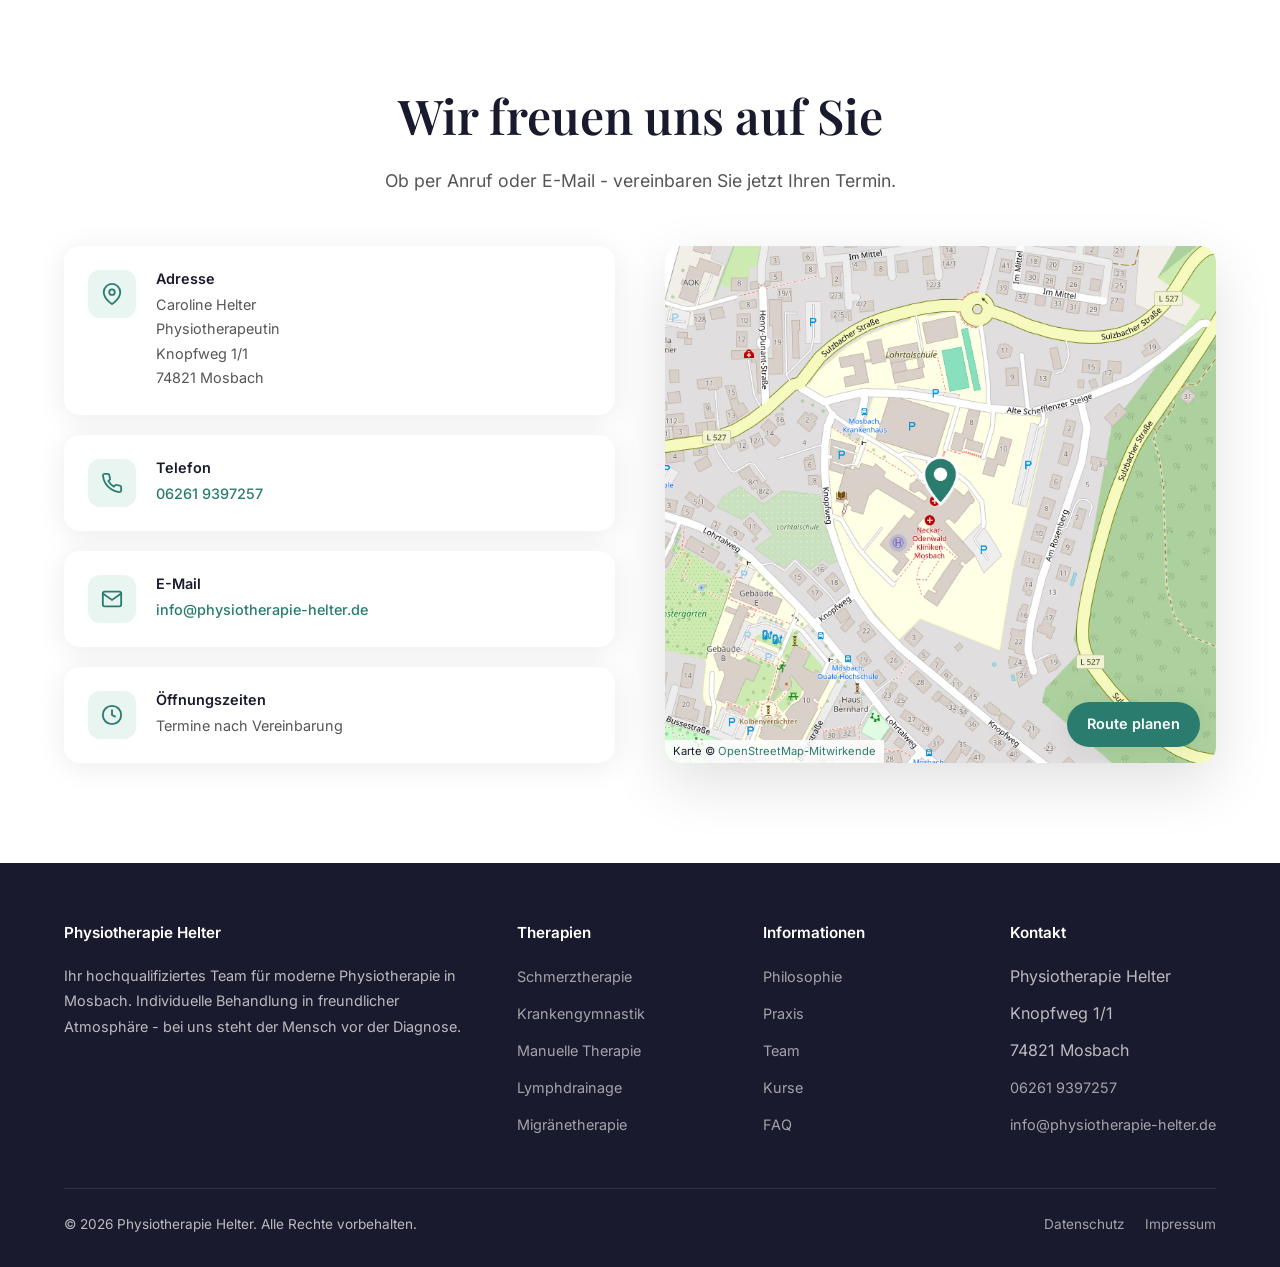
==== commit b5fbc7b1: "Modernize site: privacy, accessibility, performance and legal texts - Self-host Inter and Playfair D" ====
--- a/index.html
+++ b/index.html
@@ -5,8 +5,7 @@
     <meta name="viewport" content="width=device-width, initial-scale=1.0">
     <title>Physiotherapie Helter | Ihre Praxis in Mosbach</title>
     <meta name="description" content="Physiotherapie Helter in Mosbach - Ihr hochqualifiziertes Team für Krankengymnastik, Manuelle Therapie, Lymphdrainage, Schmerztherapie und mehr. Jetzt Termin vereinbaren: 06261-9397257">
-    <meta name="keywords" content="Physiotherapie Mosbach, Krankengymnastik Mosbach, Manuelle Therapie, Lymphdrainage, Schmerztherapie, Migränetherapie, Hausbesuche, Caroline Helter">
-    <meta name="author" content="Physiotherapie Helter">
+        <meta name="author" content="Physiotherapie Helter">
     <meta name="robots" content="index, follow">
     <link rel="canonical" href="https://www.physiotherapie-helter.de/">
     <link rel="icon" type="image/x-icon" href="favicon.ico">
@@ -85,15 +84,15 @@
         "mainEntity": [
             {
                 "@type": "Question",
-                "name": "Muss ich einen Eigenanteil zahlen?",
+                "name": "Wie wird die Rezeptgebühr abgerechnet?",
                 "acceptedAnswer": {
                     "@type": "Answer",
-                    "text": "Bei gesetzlicher Krankenversicherung wird der Eigenanteil (Rezeptgebühr) von uns für Ihre Krankenkasse eingezogen und ist nach der letzten Behandlung zu entrichten. Vorhandene Befreiungsausweise bitte vorzeigen."
+                    "text": "Bei gesetzlicher Krankenversicherung wird der Eigenanteil von uns für Ihre Krankenkasse eingezogen und ist nach der letzten Behandlung zu entrichten. Die Höhe richtet sich nach der verordneten Anwendung und deren Anzahl. Vorhandene Befreiungsausweise bitte vorzeigen."
                 }
             },
             {
                 "@type": "Question",
-                "name": "Wie kurzfristig kann ich Termine absagen?",
+                "name": "Wie kurzfristig kann ich einen Termin absagen?",
                 "acceptedAnswer": {
                     "@type": "Answer",
                     "text": "Bitte sagen Sie Ihre Termine 24 Stunden vorher ab, damit wir diese weiter anbieten können."
@@ -101,10 +100,10 @@
             },
             {
                 "@type": "Question",
-                "name": "Bieten Sie auch Hausbesuche an?",
+                "name": "Muss ich ein Handtuch mitbringen?",
                 "acceptedAnswer": {
                     "@type": "Answer",
-                    "text": "Ja, auf Wunsch führen wir Hausbesuche durch. Wir besuchen Sie zu Hause oder im Pflegeheim. Hausbesuche können vom Arzt verordnet werden."
+                    "text": "Nein, jeder Patient erhält von uns ein frisches Laken mit seinem Namen versehen, um größtmögliche Hygiene zu gewährleisten."
                 }
             },
             {
@@ -112,18 +111,34 @@
                 "name": "Werde ich immer vom gleichen Therapeuten behandelt?",
                 "acceptedAnswer": {
                     "@type": "Answer",
-                    "text": "Ja, Sie werden immer vom gleichen Therapeuten betreut."
+                    "text": "Ja, Sie werden immer vom gleichen Therapeuten betreut. So stellen wir eine kontinuierliche und persönliche Behandlung sicher."
+                }
+            },
+            {
+                "@type": "Question",
+                "name": "Bieten Sie auch Hausbesuche an?",
+                "acceptedAnswer": {
+                    "@type": "Answer",
+                    "text": "Ja, auf Wunsch führen wir Hausbesuche durch - zu Hause oder im Pflegeheim. Diese können von Ihrem Arzt verordnet werden. Termine sprechen wir gerne mit Ihnen, Ihrem Pflegedienst oder Ihrer Betreuungsperson ab."
+                }
+            },
+            {
+                "@type": "Question",
+                "name": "Wie vereinbare ich einen Termin?",
+                "acceptedAnswer": {
+                    "@type": "Answer",
+                    "text": "Termine werden nach Vereinbarung vergeben. Rufen Sie uns einfach an unter 06261&nbsp;9397257 oder schreiben Sie uns eine E-Mail."
                 }
             }
         ]
     }
     </script>
 
-    <!-- Preload critical resources -->
-    <link rel="preload" href="images/slider/spring1.png" as="image">
-    <link rel="preconnect" href="https://fonts.googleapis.com">
-    <link rel="preconnect" href="https://fonts.gstatic.com" crossorigin>
-    <link href="https://fonts.googleapis.com/css2?family=Inter:wght@300;400;500;600;700&family=Playfair+Display:wght@400;500;600;700&display=swap" rel="stylesheet">
+    <link rel="preload" href="images/hero/hero.avif" as="image" type="image/avif" media="(min-width: 1025px)">
+    <link rel="preload" href="fonts/inter-latin-wght-normal.woff2" as="font" type="font/woff2" crossorigin>
+    <link rel="preload" href="fonts/playfair-display-latin-wght-normal.woff2" as="font" type="font/woff2" crossorigin>
+    <link rel="stylesheet" href="fonts/fonts.css">
+    <script>document.documentElement.classList.add('js')</script>
 
     <style>
         /* ===== CSS Variables ===== */
@@ -134,7 +149,7 @@
             --accent: #d4a855;
             --text: #1a1a2e;
             --text-light: #555;
-            --text-muted: #888;
+            --text-muted: #6b6b6b;
             --bg: #ffffff;
             --bg-alt: #f8faf9;
             --bg-dark: #1a1a2e;
@@ -161,6 +176,12 @@
         img { max-width: 100%; height: auto; display: block; }
         a { color: var(--primary); text-decoration: none; transition: color var(--transition); }
         a:hover { color: var(--primary-dark); }
+        :focus-visible { outline: 3px solid var(--accent); outline-offset: 3px; border-radius: 4px; }
+        .skip-link {
+            position: absolute; left: 16px; top: -100px; z-index: 2000;
+            background: var(--primary); color: #fff; padding: 12px 20px; border-radius: var(--radius-sm);
+        }
+        .skip-link:focus { top: 16px; color: #fff; }
 
         /* ===== Utilities ===== */
         .container { max-width: 1200px; margin: 0 auto; padding: 0 24px; }
@@ -170,7 +191,7 @@
         .sr-only { position: absolute; width: 1px; height: 1px; overflow: hidden; clip: rect(0,0,0,0); }
 
         /* ===== Typography ===== */
-        h1, h2, h3, h4 { font-family: var(--font-heading); font-weight: 600; line-height: 1.3; }
+        h1, h2, h3, h4 { font-family: var(--font-heading); font-weight: 600; line-height: 1.3; text-wrap: balance; }
         .section-label {
             display: inline-block;
             font-family: var(--font-body);
@@ -258,6 +279,7 @@
             border-radius: 50px;
             font-weight: 600;
             font-size: 0.9rem;
+            white-space: nowrap;
             transition: all var(--transition);
         }
         .nav-links .nav-cta:hover {
@@ -285,6 +307,7 @@
         /* ===== Hero ===== */
         .hero {
             min-height: 100vh;
+            min-height: 100svh;
             display: flex;
             align-items: center;
             position: relative;
@@ -303,7 +326,7 @@
             align-items: center;
             gap: 8px;
             background: var(--primary-light);
-            color: var(--primary);
+            color: var(--primary-dark);
             padding: 8px 16px;
             border-radius: 50px;
             font-size: 0.85rem;
@@ -375,7 +398,8 @@
             padding-top: 30px;
             border-top: 1px solid var(--border);
         }
-        .hero-stat h3 {
+        .hero-stat strong {
+            display: block;
             font-size: 2rem;
             color: var(--primary);
             font-family: var(--font-body);
@@ -473,15 +497,23 @@
         }
 
         /* Service Detail Modal */
-        .service-detail {
-            display: none;
-            max-height: 0;
-            overflow: hidden;
-            transition: max-height 0.5s ease;
-        }
-        .service-detail.open {
-            display: block;
-            max-height: 2000px;
+        .service-more {
+            background: none;
+            border: none;
+            padding: 0;
+            font-family: inherit;
+            cursor: pointer;
+        }
+        .service-detail, .faq-answer {
+            display: grid;
+            grid-template-rows: 0fr;
+            visibility: hidden;
+            transition: grid-template-rows 0.4s ease, visibility 0.4s;
+        }
+        .service-detail > *, .faq-answer > * { overflow: hidden; min-height: 0; }
+        .service-detail.open, .faq-item.open .faq-answer {
+            grid-template-rows: 1fr;
+            visibility: visible;
         }
         .service-detail-content {
             padding-top: 16px;
@@ -491,6 +523,7 @@
             color: var(--text-light);
             line-height: 1.8;
         }
+        .service-detail-content p + p { margin-top: 8px; }
         .service-detail-content ul {
             list-style: none;
             padding: 0;
@@ -682,18 +715,11 @@
         .faq-item.open .faq-question svg {
             transform: rotate(180deg);
         }
-        .faq-answer {
-            max-height: 0;
-            overflow: hidden;
-            transition: max-height 0.4s ease;
-        }
+        .faq-answer-inner a, .service-detail-content a { text-decoration: underline; }
         .faq-answer-inner {
             padding: 0 24px 20px;
             color: var(--text-light);
             font-size: 0.95rem;
-        }
-        .faq-item.open .faq-answer {
-            max-height: 300px;
         }
 
         /* ===== Contact ===== */
@@ -731,7 +757,7 @@
             justify-content: center;
             flex-shrink: 0;
         }
-        .contact-card h4 {
+        .contact-card h3 {
             font-family: var(--font-body);
             font-size: 0.9rem;
             font-weight: 600;
@@ -746,18 +772,43 @@
             font-weight: 500;
         }
         .map-container {
+            position: relative;
             border-radius: var(--radius);
             overflow: hidden;
             box-shadow: var(--shadow-lg);
             height: 100%;
             min-height: 400px;
         }
-        .map-container iframe {
-            width: 100%;
-            height: 100%;
-            min-height: 400px;
-            border: 0;
-        }
+        .map-link { position: relative; display: block; height: 100%; }
+        .map-link img { width: 100%; height: 100%; min-height: 400px; object-fit: cover; }
+        .map-cta {
+            position: absolute;
+            right: 16px;
+            bottom: 16px;
+            background: var(--primary);
+            color: #fff;
+            padding: 10px 20px;
+            border-radius: 50px;
+            font-weight: 600;
+            font-size: 0.9rem;
+            box-shadow: var(--shadow);
+        }
+        .map-link:hover .map-cta { background: var(--primary-dark); }
+        .map-attribution {
+            position: absolute;
+            left: 0;
+            bottom: 0;
+            background: rgba(255,255,255,0.85);
+            padding: 2px 8px;
+            font-size: 0.7rem;
+            color: var(--text);
+        }
+        .team-heading { font-size: 1.5rem; margin-bottom: 16px; }
+        .team-intro { color: var(--text-light); margin-bottom: 24px; }
+        .cta-row { display: flex; gap: 12px; justify-content: center; flex-wrap: wrap; margin-top: 40px; }
+        .footer-legal { display: flex; gap: 20px; }
+        .footer-legal a { color: rgba(255,255,255,0.6); }
+        .footer-legal a:hover { color: #fff; }
 
         /* ===== Footer ===== */
         .footer {
@@ -824,12 +875,12 @@
         }
 
         /* ===== Animations ===== */
-        .fade-in {
+        .js .fade-in {
             opacity: 0;
             transform: translateY(30px);
             transition: opacity 0.6s ease, transform 0.6s ease;
         }
-        .fade-in.visible {
+        .js .fade-in.visible {
             opacity: 1;
             transform: translateY(0);
         }
@@ -925,11 +976,11 @@
             }
             .nav-links { gap: 20px; }
             .nav-links a { font-size: 0.8rem; }
-            .nav-links .nav-cta { padding: 8px 18px; font-size: 0.8rem; }
-        }
-
-        /* ===== Mobile (max 768px) ===== */
-        @media (max-width: 768px) {
+            .nav-links .nav-cta { padding: 8px 18px; font-size: 0.8rem; white-space: nowrap; }
+        }
+
+        /* ===== Mobile (max 860px) ===== */
+        @media (max-width: 860px) {
             .section { padding: 60px 0; }
             .container { padding: 0 20px; }
 
@@ -1009,7 +1060,7 @@
             /* Contact mobile */
             .contact-grid { grid-template-columns: 1fr; gap: 30px; }
             .map-container { min-height: 300px; }
-            .map-container iframe { min-height: 300px; }
+            .map-link img { min-height: 300px; }
 
             /* Team mobile */
             .team-layout { grid-template-columns: 1fr; gap: 30px; }
@@ -1038,7 +1089,7 @@
             .hero-actions .btn { width: 100%; }
 
             /* CTA buttons in gutschein */
-            #gutscheine .btn { width: auto; }
+            .cta-row .btn { width: auto; }
         }
 
         /* ===== Small phones (max 400px) ===== */
@@ -1048,7 +1099,7 @@
             .hero { padding: 100px 0 50px; }
             .hero h1 { font-size: 1.8rem; }
             .hero-stats { gap: 20px; }
-            .hero-stat h3 { font-size: 1.5rem; }
+            .hero-stat strong { font-size: 1.5rem; }
             .gutschein-grid { grid-template-columns: 1fr; }
             .gallery-grid { grid-template-columns: 1fr; }
             .team-skills { grid-template-columns: 1fr; }
@@ -1085,38 +1136,38 @@
 
         /* ===== Reduced motion ===== */
         @media (prefers-reduced-motion: reduce) {
-            .fade-in { opacity: 1; transform: none; transition: none; }
+            .js .fade-in { opacity: 1; transform: none; transition: none; }
             html { scroll-behavior: auto; }
             * { transition-duration: 0.01ms !important; }
         }
     </style>
 </head>
 <body>
-
-    <!-- Navigation -->
-    <nav class="navbar" id="navbar" role="navigation" aria-label="Hauptnavigation">
+    <a href="#main" class="skip-link">Zum Inhalt springen</a>
+
+    <nav class="navbar" id="navbar" aria-label="Hauptnavigation">
         <div class="container">
             <a href="#hero" class="nav-brand" aria-label="Physiotherapie Helter - Startseite">
                 <img src="images/logo.png" alt="Physiotherapie Helter Logo" width="40" height="47" loading="eager">
                 <span>Physiotherapie Helter</span>
             </a>
-            <ul class="nav-links" id="navLinks" role="menubar">
-                <li role="none"><a href="#about" role="menuitem">Philosophie</a></li>
-                <li role="none"><a href="#therapien" role="menuitem">Therapien</a></li>
-                <li role="none"><a href="#praxis" role="menuitem">Praxis</a></li>
-                <li role="none"><a href="#team" role="menuitem">Team</a></li>
-                <li role="none"><a href="#kurse" role="menuitem">Kurse</a></li>
-                <li role="none"><a href="#gutscheine" role="menuitem">Gutscheine</a></li>
-                <li role="none"><a href="#faq" role="menuitem">FAQ</a></li>
-                <li role="none"><a href="#kontakt" class="nav-cta" role="menuitem">Termin vereinbaren</a></li>
+            <ul class="nav-links" id="navLinks">
+                <li><a href="#about">Philosophie</a></li>
+                <li><a href="#therapien">Therapien</a></li>
+                <li><a href="#praxis">Praxis</a></li>
+                <li><a href="#team">Team</a></li>
+                <li><a href="#kurse">Kurse</a></li>
+                <li><a href="#gutscheine">Gutscheine</a></li>
+                <li><a href="#faq">FAQ</a></li>
+                <li><a href="#kontakt" class="nav-cta">Termin vereinbaren</a></li>
             </ul>
-            <button class="mobile-toggle" id="mobileToggle" aria-label="Menu" aria-expanded="false">
+            <button type="button" class="mobile-toggle" id="mobileToggle" aria-label="Menü öffnen" aria-expanded="false" aria-controls="navLinks">
                 <span></span><span></span><span></span>
             </button>
         </div>
     </nav>
 
-    <!-- Hero -->
+    <main id="main">
     <section class="hero" id="hero">
         <div class="container">
             <div class="hero-grid">
@@ -1136,21 +1187,26 @@
                     </div>
                     <div class="hero-stats">
                         <div class="hero-stat">
-                            <h3>10+</h3>
+                            <strong>10+</strong>
                             <p>Jahre Erfahrung</p>
                         </div>
                         <div class="hero-stat">
-                            <h3>11</h3>
+                            <strong>11</strong>
                             <p>Therapie&shy;methoden</p>
                         </div>
                         <div class="hero-stat">
-                            <h3>100%</h3>
+                            <strong>100%</strong>
                             <p>Persönliche Betreuung</p>
                         </div>
                     </div>
                 </div>
                 <div class="hero-image">
-                    <img src="images/slider/spring1.png" alt="Moderne Physiotherapie Praxis in Mosbach" width="600" height="500" loading="eager">
+                    <picture>
+                        <source srcset="images/hero/hero.avif" type="image/avif" media="(min-width: 1025px)">
+                        <source srcset="images/hero/hero.webp" type="image/webp" media="(min-width: 1025px)">
+                        <source srcset="[data-uri]" media="(max-width: 1024px)">
+                        <img src="images/hero/hero.jpg" alt="Gruppe bei Bewegungsübungen im Freien" width="960" height="340" fetchpriority="high">
+                    </picture>
                 </div>
             </div>
         </div>
@@ -1207,40 +1263,40 @@
                 <p class="section-subtitle fade-in">Ein umfangreiches Leistungsspektrum der modernen Physiotherapie, individuell auf Sie abgestimmt.</p>
             </div>
             <div class="services-grid">
-                <div class="service-card fade-in" onclick="toggleService(this)">
+                <div class="service-card fade-in">
                     <h3>Schmerztherapie</h3>
-                    <p>Hochtontherapie - die Weiterentwicklung der Elektro- und Reizstromtherapie. Wirkt direkt auf den Zellstoffwechsel.</p>
-                    <span class="service-more">Mehr erfahren <svg width="16" height="16" viewBox="0 0 24 24" fill="none" stroke="currentColor" stroke-width="2"><path d="M5 12h14M12 5l7 7-7 7"/></svg></span>
-                    <div class="service-detail">
+                    <p>Hochtontherapie - eine Weiterentwicklung der Elektro- und Reizstromtherapie, die ergänzend zur Physiotherapie eingesetzt werden kann.</p>
+                    <button type="button" class="service-more" aria-expanded="false" aria-controls="svc-schmerztherapie">Mehr erfahren <svg width="16" height="16" viewBox="0 0 24 24" fill="none" stroke="currentColor" stroke-width="2"><path d="M5 12h14M12 5l7 7-7 7"/></svg></button>
+                    <div class="service-detail" id="svc-schmerztherapie">
                         <div class="service-detail-content">
-                            <p>Die Hochtontherapie moduliert Stromintensität und Frequenzen von 4.096 bis 32.768 Hertz, um den Zellstoffwechsel zu aktivieren. In vielen Fällen sind Patienten schon innerhalb der ersten zwei Wochen schmerzfrei.</p>
-                            <p><strong>Hilft bei:</strong></p>
+                            <p>Bei der Hochtontherapie werden Stromintensität und Frequenzen zwischen 4.096 und 32.768 Hertz moduliert. Ob die Behandlung für Sie in Frage kommt, besprechen wir gemeinsam.</p>
+                            <p><strong>Wir setzen sie zum Beispiel ein bei:</strong></p>
                             <ul>
-                                <li>Kniearthrose & Gelenkerkrankungen</li>
+                                <li>Kniearthrose &amp; Gelenkerkrankungen</li>
                                 <li>Schulter- und Rückenschmerzen</li>
                                 <li>Polyneuropathien</li>
-                                <li>Kopfschmerzen & Überbelastung</li>
+                                <li>Kopfschmerzen &amp; Überbelastung</li>
                                 <li>Chronische Erkrankungen</li>
                             </ul>
-                            <p>Die Behandlung erfolgt mit patentierten HiToP-Geräten und ist angenehm entspannend (30-60 Minuten). Keine unerwünschten Nebenwirkungen.</p>
+                            <p>Die Behandlung erfolgt mit HiToP-Geräten, dauert 30 bis 60 Minuten und wird von den meisten Patienten als angenehm empfunden.</p>
                         </div>
                     </div>
                 </div>
-                <div class="service-card fade-in" onclick="toggleService(this)">
+                <div class="service-card fade-in">
                     <h3>Krankengymnastik</h3>
                     <p>Verschiedene Behandlungstechniken und Bewegungsformen zur Förderung der Eigenaktivität und normalen Körperfunktionen.</p>
-                    <span class="service-more">Mehr erfahren <svg width="16" height="16" viewBox="0 0 24 24" fill="none" stroke="currentColor" stroke-width="2"><path d="M5 12h14M12 5l7 7-7 7"/></svg></span>
-                    <div class="service-detail">
+                    <button type="button" class="service-more" aria-expanded="false" aria-controls="svc-krankengymnastik">Mehr erfahren <svg width="16" height="16" viewBox="0 0 24 24" fill="none" stroke="currentColor" stroke-width="2"><path d="M5 12h14M12 5l7 7-7 7"/></svg></button>
+                    <div class="service-detail" id="svc-krankengymnastik">
                         <div class="service-detail-content">
                             <p>In der Krankengymnastik (Physiotherapie) werden verschiedene Behandlungstechniken und Bewegungsformen aus dem Alltag eingesetzt, um die Eigenaktivität des Patienten zu schulen und zu fördern. Zur therapeutischen Unterstützung werden physikalische Maßnahmen wie Massage und Strom ergänzend eingesetzt.</p>
                         </div>
                     </div>
                 </div>
-                <div class="service-card fade-in" onclick="toggleService(this)">
+                <div class="service-card fade-in">
                     <h3>Manuelle Therapie</h3>
                     <p>Spezielle Form der Physiotherapie zur Beseitigung von Bewegungseinschränkungen und Blockaden.</p>
-                    <span class="service-more">Mehr erfahren <svg width="16" height="16" viewBox="0 0 24 24" fill="none" stroke="currentColor" stroke-width="2"><path d="M5 12h14M12 5l7 7-7 7"/></svg></span>
-                    <div class="service-detail">
+                    <button type="button" class="service-more" aria-expanded="false" aria-controls="svc-manuelle-therapie">Mehr erfahren <svg width="16" height="16" viewBox="0 0 24 24" fill="none" stroke="currentColor" stroke-width="2"><path d="M5 12h14M12 5l7 7-7 7"/></svg></button>
+                    <div class="service-detail" id="svc-manuelle-therapie">
                         <div class="service-detail-content">
                             <ul>
                                 <li>Beseitigung von Bewegungseinschränkungen und/oder Blockaden</li>
@@ -1250,31 +1306,31 @@
                         </div>
                     </div>
                 </div>
-                <div class="service-card fade-in" onclick="toggleService(this)">
+                <div class="service-card fade-in">
                     <h3>Manuelle Lymphdrainage</h3>
                     <p>Manuelles Abdrainieren der Gewebsflüssigkeiten zur Entstauung betroffener Areale.</p>
-                    <span class="service-more">Mehr erfahren <svg width="16" height="16" viewBox="0 0 24 24" fill="none" stroke="currentColor" stroke-width="2"><path d="M5 12h14M12 5l7 7-7 7"/></svg></span>
-                    <div class="service-detail">
+                    <button type="button" class="service-more" aria-expanded="false" aria-controls="svc-lymphdrainage">Mehr erfahren <svg width="16" height="16" viewBox="0 0 24 24" fill="none" stroke="currentColor" stroke-width="2"><path d="M5 12h14M12 5l7 7-7 7"/></svg></button>
+                    <div class="service-detail" id="svc-lymphdrainage">
                         <div class="service-detail-content">
                             <p>Das Prinzip beruht auf einer bestimmten Grifftechnik, anders als die herkömmliche Massage. Die Therapie wird oft infolge orthopädischer oder traumatologischer Erkrankungen angewendet, die mit Schwellungen einhergehen (z.B. Schleudertrauma, Zerrungen, Muskelfaserriss oder Verstauchung).</p>
                         </div>
                     </div>
                 </div>
-                <div class="service-card fade-in" onclick="toggleService(this)">
+                <div class="service-card fade-in">
                     <h3>Migränetherapie</h3>
-                    <p>Spezielle Therapie zur Minderung von Intensität, Dauer und Häufigkeit von Migräneattacken.</p>
-                    <span class="service-more">Mehr erfahren <svg width="16" height="16" viewBox="0 0 24 24" fill="none" stroke="currentColor" stroke-width="2"><path d="M5 12h14M12 5l7 7-7 7"/></svg></span>
-                    <div class="service-detail">
+                    <p>Physiotherapeutische Behandlung als Ergänzung zur ärztlichen Migränetherapie.</p>
+                    <button type="button" class="service-more" aria-expanded="false" aria-controls="svc-migraene">Mehr erfahren <svg width="16" height="16" viewBox="0 0 24 24" fill="none" stroke="currentColor" stroke-width="2"><path d="M5 12h14M12 5l7 7-7 7"/></svg></button>
+                    <div class="service-detail" id="svc-migraene">
                         <div class="service-detail-content">
-                            <p>Migräneattacken können 4 bis 72 Stunden andauern mit pulsierenden Kopfschmerzen, Licht- und Geräuschempfindlichkeit, Übelkeit und weiteren Symptomen. Die Auslöser reichen von Stress und Medikamenten bis hin zu hormonellen Schwankungen und gestörtem Schlaf-Wach-Rhythmus. Wir helfen, die Anfälle spürbar zu reduzieren.</p>
+                            <p>Migräneattacken können 4 bis 72 Stunden andauern mit pulsierenden Kopfschmerzen, Licht- und Geräuschempfindlichkeit, Übelkeit und weiteren Symptomen. Die Auslöser reichen von Stress und Medikamenten bis hin zu hormonellen Schwankungen und gestörtem Schlaf-Wach-Rhythmus. Wir arbeiten unter anderem an Verspannungen im Nacken- und Schulterbereich und zeigen Ihnen Übungen und Entspannungstechniken für den Alltag.</p>
                         </div>
                     </div>
                 </div>
-                <div class="service-card fade-in" onclick="toggleService(this)">
+                <div class="service-card fade-in">
                     <h3>Hausbesuche</h3>
                     <p>Sie können nicht zu uns kommen? Wir besuchen Sie zu Hause oder im Pflegeheim.</p>
-                    <span class="service-more">Mehr erfahren <svg width="16" height="16" viewBox="0 0 24 24" fill="none" stroke="currentColor" stroke-width="2"><path d="M5 12h14M12 5l7 7-7 7"/></svg></span>
-                    <div class="service-detail">
+                    <button type="button" class="service-more" aria-expanded="false" aria-controls="svc-hausbesuche">Mehr erfahren <svg width="16" height="16" viewBox="0 0 24 24" fill="none" stroke="currentColor" stroke-width="2"><path d="M5 12h14M12 5l7 7-7 7"/></svg></button>
+                    <div class="service-detail" id="svc-hausbesuche">
                         <div class="service-detail-content">
                             <p>Hausbesuche können von Ihrem Arzt in bestimmten Fällen verordnet werden. Wir sprechen unsere Behandlungstermine gerne mit Ihnen persönlich, Ihrem Pflegedienst oder Ihrer Betreuungsperson ab.</p>
                         </div>
@@ -1293,12 +1349,12 @@
                 <p class="section-subtitle fade-in">Lichtdurchflutete, abgeschlossene Behandlungsräume für Ihre Privatsphäre und Ihr Wohlbefinden.</p>
             </div>
             <div class="gallery-grid">
-                <div class="gallery-item fade-in"><img src="images/praxis/praxis_1.jpg" alt="Behandlungsraum Physiotherapie Helter Mosbach" width="400" height="300" loading="lazy"></div>
-                <div class="gallery-item fade-in"><img src="images/praxis/praxis_2.jpg" alt="Praxisräume Physiotherapie Mosbach" width="400" height="300" loading="lazy"></div>
-                <div class="gallery-item fade-in"><img src="images/praxis/praxis_3.jpg" alt="Therapieraum mit moderner Ausstattung" width="400" height="300" loading="lazy"></div>
-                <div class="gallery-item fade-in"><img src="images/praxis/praxis_4.jpg" alt="Empfangsbereich Physiotherapie Helter" width="400" height="300" loading="lazy"></div>
-                <div class="gallery-item fade-in"><img src="images/praxis/praxis_5.jpg" alt="Freundliches Praxisambiente" width="400" height="300" loading="lazy"></div>
-                <div class="gallery-item fade-in"><img src="images/aerztehaus-mosbach.jpg" alt="Ärztehaus Mosbach - Standort der Praxis" width="400" height="300" loading="lazy"></div>
+                <div class="gallery-item fade-in"><picture><source srcset="images/praxis/praxis_1-480.avif 480w, images/praxis/praxis_1-800.avif 800w, images/praxis/praxis_1.avif 1024w" sizes="(max-width: 400px) calc(100vw - 32px), (max-width: 860px) calc(50vw - 26px), 380px" type="image/avif"><source srcset="images/praxis/praxis_1-480.webp 480w, images/praxis/praxis_1-800.webp 800w, images/praxis/praxis_1.webp 1024w" sizes="(max-width: 400px) calc(100vw - 32px), (max-width: 860px) calc(50vw - 26px), 380px" type="image/webp"><img src="images/praxis/praxis_1.jpg" alt="Behandlungsraum Physiotherapie Helter Mosbach" width="1024" height="687" loading="lazy" decoding="async"></picture></div>
+                <div class="gallery-item fade-in"><picture><source srcset="images/praxis/praxis_2-480.avif 480w, images/praxis/praxis_2-800.avif 800w, images/praxis/praxis_2.avif 1024w" sizes="(max-width: 400px) calc(100vw - 32px), (max-width: 860px) calc(50vw - 26px), 380px" type="image/avif"><source srcset="images/praxis/praxis_2-480.webp 480w, images/praxis/praxis_2-800.webp 800w, images/praxis/praxis_2.webp 1024w" sizes="(max-width: 400px) calc(100vw - 32px), (max-width: 860px) calc(50vw - 26px), 380px" type="image/webp"><img src="images/praxis/praxis_2.jpg" alt="Praxisräume Physiotherapie Mosbach" width="1024" height="687" loading="lazy" decoding="async"></picture></div>
+                <div class="gallery-item fade-in"><picture><source srcset="images/praxis/praxis_3-480.avif 480w, images/praxis/praxis_3-800.avif 800w, images/praxis/praxis_3.avif 1024w" sizes="(max-width: 400px) calc(100vw - 32px), (max-width: 860px) calc(50vw - 26px), 380px" type="image/avif"><source srcset="images/praxis/praxis_3-480.webp 480w, images/praxis/praxis_3-800.webp 800w, images/praxis/praxis_3.webp 1024w" sizes="(max-width: 400px) calc(100vw - 32px), (max-width: 860px) calc(50vw - 26px), 380px" type="image/webp"><img src="images/praxis/praxis_3.jpg" alt="Therapieraum mit moderner Ausstattung" width="1024" height="687" loading="lazy" decoding="async"></picture></div>
+                <div class="gallery-item fade-in"><picture><source srcset="images/praxis/praxis_4-480.avif 480w, images/praxis/praxis_4-800.avif 800w, images/praxis/praxis_4.avif 1024w" sizes="(max-width: 400px) calc(100vw - 32px), (max-width: 860px) calc(50vw - 26px), 380px" type="image/avif"><source srcset="images/praxis/praxis_4-480.webp 480w, images/praxis/praxis_4-800.webp 800w, images/praxis/praxis_4.webp 1024w" sizes="(max-width: 400px) calc(100vw - 32px), (max-width: 860px) calc(50vw - 26px), 380px" type="image/webp"><img src="images/praxis/praxis_4.jpg" alt="Empfangsbereich Physiotherapie Helter" width="1024" height="687" loading="lazy" decoding="async"></picture></div>
+                <div class="gallery-item fade-in"><picture><source srcset="images/praxis/praxis_5.avif" type="image/avif"><source srcset="images/praxis/praxis_5.webp" type="image/webp"><img src="images/praxis/praxis_5.jpg" alt="Freundliches Praxisambiente" width="461" height="687" loading="lazy" decoding="async"></picture></div>
+                <div class="gallery-item fade-in"><picture><source srcset="images/aerztehaus-mosbach-480.avif 480w, images/aerztehaus-mosbach.avif 678w" sizes="(max-width: 400px) calc(100vw - 32px), (max-width: 860px) calc(50vw - 26px), 380px" type="image/avif"><source srcset="images/aerztehaus-mosbach-480.webp 480w, images/aerztehaus-mosbach.webp 678w" sizes="(max-width: 400px) calc(100vw - 32px), (max-width: 860px) calc(50vw - 26px), 380px" type="image/webp"><img src="images/aerztehaus-mosbach.jpg" alt="Ärztehaus Mosbach - Standort der Praxis" width="678" height="515" loading="lazy" decoding="async"></picture></div>
             </div>
         </div>
     </section>
@@ -1313,11 +1369,11 @@
             </div>
             <div class="team-layout fade-in">
                 <div class="team-image">
-                    <img src="images/das-team.jpg" alt="Das Team der Physiotherapie Helter in Mosbach" width="600" height="400" loading="lazy">
+                    <picture><source srcset="images/das-team.avif" type="image/avif"><source srcset="images/das-team.webp" type="image/webp"><img src="images/das-team.jpg" alt="Das Team der Physiotherapie Helter in Mosbach" width="404" height="558" loading="lazy" decoding="async"></picture>
                 </div>
                 <div>
-                    <h3 style="font-size:1.5rem; margin-bottom:16px;">Qualifikationen & Kompetenzen</h3>
-                    <p style="color:var(--text-light); margin-bottom:24px;">Unser hochqualifiziertes Team bietet Ihnen eine breite Palette an Therapiemethoden:</p>
+                    <h3 class="team-heading">Qualifikationen &amp; Kompetenzen</h3>
+                    <p class="team-intro">Unser hochqualifiziertes Team bietet Ihnen eine breite Palette an Therapiemethoden:</p>
                     <div class="team-skills">
                         <span class="skill-tag">Krankengymnastik</span>
                         <span class="skill-tag">Manuelle Therapie</span>
@@ -1326,7 +1382,7 @@
                         <span class="skill-tag">Triggerpunkt-Therapie</span>
                         <span class="skill-tag">Pilates</span>
                         <span class="skill-tag">Parkinson-Therapie</span>
-                        <span class="skill-tag">Dorn- & Breußtherapie</span>
+                        <span class="skill-tag">Dorn- &amp; Breußtherapie</span>
                         <span class="skill-tag">Kinesio-Tape</span>
                         <span class="skill-tag">Fußreflexzonen</span>
                         <span class="skill-tag">Tibethaija-Massage</span>
@@ -1416,9 +1472,9 @@
                     <p>Besondere Grifftechniken begleitet von musikalischen Rhythmen und Gesang asiatischer Mönche.</p>
                 </div>
             </div>
-            <div class="text-center fade-in" style="margin-top:40px;">
+            <div class="cta-row fade-in">
                 <a href="tel:+4962619397257" class="btn btn-primary">Gutschein anfragen</a>
-                <a href="mailto:info@physiotherapie-helter.de?subject=Gutschein" class="btn btn-outline" style="margin-left:12px;">Per E-Mail anfragen</a>
+                <a href="mailto:info@physiotherapie-helter.de?subject=Gutschein" class="btn btn-outline">Per E-Mail anfragen</a>
             </div>
         </div>
     </section>
@@ -1433,46 +1489,46 @@
             </div>
             <div class="faq-list">
                 <div class="faq-item fade-in">
-                    <button class="faq-question" aria-expanded="false">
+                    <button type="button" class="faq-question" aria-expanded="false" aria-controls="faq-1">
                         Wie wird die Rezeptgebühr abgerechnet?
                         <svg width="20" height="20" viewBox="0 0 24 24" fill="none" stroke="currentColor" stroke-width="2"><path d="M6 9l6 6 6-6"/></svg>
                     </button>
-                    <div class="faq-answer"><div class="faq-answer-inner">Bei gesetzlicher Krankenversicherung wird der Eigenanteil von uns für Ihre Krankenkasse eingezogen und ist nach der letzten Behandlung zu entrichten. Die Höhe richtet sich nach der verordneten Anwendung und deren Anzahl. Vorhandene Befreiungsausweise bitte vorzeigen.</div></div>
+                    <div class="faq-answer" id="faq-1"><div class="faq-answer-inner">Bei gesetzlicher Krankenversicherung wird der Eigenanteil von uns für Ihre Krankenkasse eingezogen und ist nach der letzten Behandlung zu entrichten. Die Höhe richtet sich nach der verordneten Anwendung und deren Anzahl. Vorhandene Befreiungsausweise bitte vorzeigen.</div></div>
                 </div>
                 <div class="faq-item fade-in">
-                    <button class="faq-question" aria-expanded="false">
+                    <button type="button" class="faq-question" aria-expanded="false" aria-controls="faq-2">
                         Wie kurzfristig kann ich einen Termin absagen?
                         <svg width="20" height="20" viewBox="0 0 24 24" fill="none" stroke="currentColor" stroke-width="2"><path d="M6 9l6 6 6-6"/></svg>
                     </button>
-                    <div class="faq-answer"><div class="faq-answer-inner">Bitte sagen Sie Ihre Termine <strong>24 Stunden vorher</strong> ab, damit wir diese weiter anbieten können.</div></div>
+                    <div class="faq-answer" id="faq-2"><div class="faq-answer-inner">Bitte sagen Sie Ihre Termine <strong>24 Stunden vorher</strong> ab, damit wir diese weiter anbieten können.</div></div>
                 </div>
                 <div class="faq-item fade-in">
-                    <button class="faq-question" aria-expanded="false">
+                    <button type="button" class="faq-question" aria-expanded="false" aria-controls="faq-3">
                         Muss ich ein Handtuch mitbringen?
                         <svg width="20" height="20" viewBox="0 0 24 24" fill="none" stroke="currentColor" stroke-width="2"><path d="M6 9l6 6 6-6"/></svg>
                     </button>
-                    <div class="faq-answer"><div class="faq-answer-inner">Nein, jeder Patient erhält von uns ein frisches Laken mit seinem Namen versehen, um größtmögliche Hygiene zu gewährleisten.</div></div>
+                    <div class="faq-answer" id="faq-3"><div class="faq-answer-inner">Nein, jeder Patient erhält von uns ein frisches Laken mit seinem Namen versehen, um größtmögliche Hygiene zu gewährleisten.</div></div>
                 </div>
                 <div class="faq-item fade-in">
-                    <button class="faq-question" aria-expanded="false">
+                    <button type="button" class="faq-question" aria-expanded="false" aria-controls="faq-4">
                         Werde ich immer vom gleichen Therapeuten behandelt?
                         <svg width="20" height="20" viewBox="0 0 24 24" fill="none" stroke="currentColor" stroke-width="2"><path d="M6 9l6 6 6-6"/></svg>
                     </button>
-                    <div class="faq-answer"><div class="faq-answer-inner">Ja, Sie werden immer vom gleichen Therapeuten betreut. So stellen wir eine kontinuierliche und persönliche Behandlung sicher.</div></div>
+                    <div class="faq-answer" id="faq-4"><div class="faq-answer-inner">Ja, Sie werden immer vom gleichen Therapeuten betreut. So stellen wir eine kontinuierliche und persönliche Behandlung sicher.</div></div>
                 </div>
                 <div class="faq-item fade-in">
-                    <button class="faq-question" aria-expanded="false">
+                    <button type="button" class="faq-question" aria-expanded="false" aria-controls="faq-5">
                         Bieten Sie auch Hausbesuche an?
                         <svg width="20" height="20" viewBox="0 0 24 24" fill="none" stroke="currentColor" stroke-width="2"><path d="M6 9l6 6 6-6"/></svg>
                     </button>
-                    <div class="faq-answer"><div class="faq-answer-inner">Ja, auf Wunsch führen wir Hausbesuche durch - zu Hause oder im Pflegeheim. Diese können von Ihrem Arzt verordnet werden. Termine sprechen wir gerne mit Ihnen, Ihrem Pflegedienst oder Ihrer Betreuungsperson ab.</div></div>
+                    <div class="faq-answer" id="faq-5"><div class="faq-answer-inner">Ja, auf Wunsch führen wir Hausbesuche durch - zu Hause oder im Pflegeheim. Diese können von Ihrem Arzt verordnet werden. Termine sprechen wir gerne mit Ihnen, Ihrem Pflegedienst oder Ihrer Betreuungsperson ab.</div></div>
                 </div>
                 <div class="faq-item fade-in">
-                    <button class="faq-question" aria-expanded="false">
+                    <button type="button" class="faq-question" aria-expanded="false" aria-controls="faq-6">
                         Wie vereinbare ich einen Termin?
                         <svg width="20" height="20" viewBox="0 0 24 24" fill="none" stroke="currentColor" stroke-width="2"><path d="M6 9l6 6 6-6"/></svg>
                     </button>
-                    <div class="faq-answer"><div class="faq-answer-inner">Termine werden nach Vereinbarung vergeben. Rufen Sie uns einfach an unter <a href="tel:+4962619397257">06261 - 9397257</a> oder schreiben Sie uns eine <a href="mailto:info@physiotherapie-helter.de">E-Mail</a>.</div></div>
+                    <div class="faq-answer" id="faq-6"><div class="faq-answer-inner">Termine werden nach Vereinbarung vergeben. Rufen Sie uns einfach an unter <a href="tel:+4962619397257">06261&nbsp;9397257</a> oder schreiben Sie uns eine <a href="mailto:info@physiotherapie-helter.de">E-Mail</a>.</div></div>
                 </div>
             </div>
         </div>
@@ -1493,7 +1549,7 @@
                             <svg width="22" height="22" viewBox="0 0 24 24" fill="none" stroke="var(--primary)" stroke-width="2"><path d="M21 10c0 7-9 13-9 13s-9-6-9-13a9 9 0 0118 0z"/><circle cx="12" cy="10" r="3"/></svg>
                         </div>
                         <div>
-                            <h4>Adresse</h4>
+                            <h3>Adresse</h3>
                             <p>Caroline Helter<br>Physiotherapeutin<br>Knopfweg 1/1<br>74821 Mosbach</p>
                         </div>
                     </div>
@@ -1502,8 +1558,8 @@
                             <svg width="22" height="22" viewBox="0 0 24 24" fill="none" stroke="var(--primary)" stroke-width="2"><path d="M22 16.92v3a2 2 0 01-2.18 2 19.79 19.79 0 01-8.63-3.07 19.5 19.5 0 01-6-6 19.79 19.79 0 01-3.07-8.67A2 2 0 014.11 2h3a2 2 0 012 1.72c.127.96.361 1.903.7 2.81a2 2 0 01-.45 2.11L8.09 9.91a16 16 0 006 6l1.27-1.27a2 2 0 012.11-.45c.907.339 1.85.573 2.81.7A2 2 0 0122 16.92z"/></svg>
                         </div>
                         <div>
-                            <h4>Telefon</h4>
-                            <p><a href="tel:+4962619397257">06261 - 9397257</a></p>
+                            <h3>Telefon</h3>
+                            <p><a href="tel:+4962619397257">06261&nbsp;9397257</a></p>
                         </div>
                     </div>
                     <div class="contact-card">
@@ -1511,7 +1567,7 @@
                             <svg width="22" height="22" viewBox="0 0 24 24" fill="none" stroke="var(--primary)" stroke-width="2"><path d="M4 4h16c1.1 0 2 .9 2 2v12c0 1.1-.9 2-2 2H4c-1.1 0-2-.9-2-2V6c0-1.1.9-2 2-2z"/><path d="M22 6l-10 7L2 6"/></svg>
                         </div>
                         <div>
-                            <h4>E-Mail</h4>
+                            <h3>E-Mail</h3>
                             <p><a href="mailto:info@physiotherapie-helter.de">info@physiotherapie-helter.de</a></p>
                         </div>
                     </div>
@@ -1520,20 +1576,29 @@
                             <svg width="22" height="22" viewBox="0 0 24 24" fill="none" stroke="var(--primary)" stroke-width="2"><circle cx="12" cy="12" r="10"/><path d="M12 6v6l4 2"/></svg>
                         </div>
                         <div>
-                            <h4>Öffnungszeiten</h4>
+                            <h3>Öffnungszeiten</h3>
                             <p>Termine nach Vereinbarung</p>
                         </div>
                     </div>
                 </div>
                 <div class="map-container">
-                    <iframe src="https://www.google.com/maps/embed?pb=!1m18!1m12!1m3!1d2598.80231801953!2d9.15331!3d49.35589000000002!2m3!1f0!2f0!3f0!3m2!1i1024!2i768!4f13.1!3m3!1m2!1s0x4797f565bb0845a5%3A0x89e138acb5c9d74f!2sKnopfweg+1%2C+74821+Mosbach!5e0!3m2!1sde!2sde!4v1436959147720" allowfullscreen="" loading="lazy" referrerpolicy="no-referrer-when-downgrade" title="Standort Physiotherapie Helter auf Google Maps"></iframe>
+                    <a class="map-link" href="https://www.google.com/maps/dir/?api=1&amp;destination=Knopfweg+1%2F1%2C+74821+Mosbach" target="_blank" rel="noopener">
+                        <picture>
+                            <source srcset="images/karte.avif" type="image/avif">
+                            <source srcset="images/karte.webp" type="image/webp">
+                            <img src="images/karte.jpg" alt="Karte: Die Praxis liegt am Knopfweg 1/1 bei den Neckar-Odenwald-Kliniken in Mosbach" width="960" height="720" loading="lazy" decoding="async">
+                        </picture>
+                        <span class="map-cta">Route planen</span>
+                    </a>
+                    <p class="map-attribution">Karte &copy; <a href="https://www.openstreetmap.org/copyright" target="_blank" rel="noopener">OpenStreetMap-Mitwirkende</a></p>
                 </div>
             </div>
         </div>
     </section>
 
-    <!-- Footer -->
-    <footer class="footer" id="impressum">
+    </main>
+
+    <footer class="footer">
         <div class="container">
             <div class="footer-grid">
                 <div class="footer-brand">
@@ -1566,16 +1631,16 @@
                         <li>Physiotherapie Helter</li>
                         <li>Knopfweg 1/1</li>
                         <li>74821 Mosbach</li>
-                        <li style="margin-top:8px"><a href="tel:+4962619397257">06261 - 9397257</a></li>
+                        <li><a href="tel:+4962619397257">06261&nbsp;9397257</a></li>
                         <li><a href="mailto:info@physiotherapie-helter.de">info@physiotherapie-helter.de</a></li>
                     </ul>
                 </div>
             </div>
             <div class="footer-bottom">
                 <p>&copy; 2026 Physiotherapie Helter. Alle Rechte vorbehalten.</p>
-                <div>
-                    <a href="datenschutz.html" style="color:rgba(255,255,255,0.5);margin-right:20px;">Datenschutz</a>
-                    <a href="impressum.html" style="color:rgba(255,255,255,0.5);">Impressum</a>
+                <div class="footer-legal">
+                    <a href="datenschutz.html">Datenschutz</a>
+                    <a href="impressum.html">Impressum</a>
                 </div>
             </div>
         </div>
@@ -1591,100 +1656,89 @@
             <svg width="18" height="18" viewBox="0 0 24 24" fill="none" stroke="currentColor" stroke-width="2"><path d="M4 4h16c1.1 0 2 .9 2 2v12c0 1.1-.9 2-2 2H4c-1.1 0-2-.9-2-2V6c0-1.1.9-2 2-2z"/><path d="M22 6l-10 7L2 6"/></svg>
             E-Mail
         </a>
-        <a href="#kontakt" class="mobile-cta-btn mobile-cta-secondary">
+        <a href="https://www.google.com/maps/dir/?api=1&amp;destination=Knopfweg+1%2F1%2C+74821+Mosbach" target="_blank" rel="noopener" class="mobile-cta-btn mobile-cta-secondary">
             <svg width="18" height="18" viewBox="0 0 24 24" fill="none" stroke="currentColor" stroke-width="2"><path d="M21 10c0 7-9 13-9 13s-9-6-9-13a9 9 0 0118 0z"/><circle cx="12" cy="10" r="3"/></svg>
             Route
         </a>
     </div>
 
     <!-- Back to Top -->
-    <button class="back-to-top" id="backToTop" aria-label="Nach oben scrollen">
+    <button type="button" class="back-to-top" id="backToTop" aria-label="Nach oben scrollen">
         <svg width="20" height="20" viewBox="0 0 24 24" fill="none" stroke="currentColor" stroke-width="2"><path d="M18 15l-6-6-6 6"/></svg>
     </button>
 
     <script>
-        // Mobile Navigation
         const mobileToggle = document.getElementById('mobileToggle');
         const navLinks = document.getElementById('navLinks');
-        mobileToggle.addEventListener('click', () => {
-            navLinks.classList.toggle('open');
-            mobileToggle.classList.toggle('active');
-            const isOpen = navLinks.classList.contains('open');
-            mobileToggle.setAttribute('aria-expanded', isOpen);
-            // Prevent body scroll when menu is open
-            document.body.style.overflow = isOpen ? 'hidden' : '';
+        function setMenu(open) {
+            navLinks.classList.toggle('open', open);
+            mobileToggle.classList.toggle('active', open);
+            mobileToggle.setAttribute('aria-expanded', open);
+            mobileToggle.setAttribute('aria-label', open ? 'Menü schließen' : 'Menü öffnen');
+            document.body.style.overflow = open ? 'hidden' : '';
+        }
+        mobileToggle.addEventListener('click', () => setMenu(!navLinks.classList.contains('open')));
+        navLinks.querySelectorAll('a').forEach(link => link.addEventListener('click', () => setMenu(false)));
+        document.addEventListener('keydown', e => {
+            if (e.key === 'Escape' && navLinks.classList.contains('open')) {
+                setMenu(false);
+                mobileToggle.focus();
+            }
         });
 
-        // Close mobile nav on link click
-        navLinks.querySelectorAll('a').forEach(link => {
-            link.addEventListener('click', () => {
-                navLinks.classList.remove('open');
-                mobileToggle.classList.remove('active');
-                mobileToggle.setAttribute('aria-expanded', 'false');
-                document.body.style.overflow = '';
+        const navbar = document.getElementById('navbar');
+        const backToTop = document.getElementById('backToTop');
+        let ticking = false;
+        window.addEventListener('scroll', () => {
+            if (ticking) return;
+            ticking = true;
+            requestAnimationFrame(() => {
+                navbar.classList.toggle('scrolled', window.scrollY > 50);
+                backToTop.classList.toggle('show', window.scrollY > 500);
+                ticking = false;
             });
-        });
-
-        // Navbar scroll effect
-        const navbar = document.getElementById('navbar');
-        window.addEventListener('scroll', () => {
-            navbar.classList.toggle('scrolled', window.scrollY > 50);
-        });
-
-        // Back to top
-        const backToTop = document.getElementById('backToTop');
-        window.addEventListener('scroll', () => {
-            backToTop.classList.toggle('show', window.scrollY > 500);
-        });
+        }, { passive: true });
         backToTop.addEventListener('click', () => window.scrollTo({ top: 0, behavior: 'smooth' }));
 
-        // FAQ Accordion
-        document.querySelectorAll('.faq-question').forEach(btn => {
-            btn.addEventListener('click', () => {
-                const item = btn.parentElement;
-                const isOpen = item.classList.contains('open');
-                document.querySelectorAll('.faq-item').forEach(i => i.classList.remove('open'));
-                if (!isOpen) item.classList.add('open');
-                btn.setAttribute('aria-expanded', !isOpen);
-            });
-        });
-
-        // Service detail toggle
-        function toggleService(card) {
-            const detail = card.querySelector('.service-detail');
-            const wasOpen = detail.classList.contains('open');
-            document.querySelectorAll('.service-detail').forEach(d => d.classList.remove('open'));
-            if (!wasOpen) detail.classList.add('open');
-        }
-
-        // Scroll animations (Intersection Observer)
-        const observer = new IntersectionObserver((entries) => {
+        function setupDisclosure(buttons, onToggle) {
+            buttons.forEach(btn => btn.addEventListener('click', e => {
+                e.stopPropagation();
+                const wasOpen = btn.getAttribute('aria-expanded') === 'true';
+                buttons.forEach(other => {
+                    other.setAttribute('aria-expanded', 'false');
+                    onToggle(other, false);
+                });
+                btn.setAttribute('aria-expanded', !wasOpen);
+                onToggle(btn, !wasOpen);
+            }));
+        }
+        const serviceButtons = document.querySelectorAll('.service-more');
+        setupDisclosure(serviceButtons, (btn, open) =>
+            document.getElementById(btn.getAttribute('aria-controls')).classList.toggle('open', open));
+        document.querySelectorAll('.service-card').forEach(card => card.addEventListener('click', e => {
+            if (!e.target.closest('a, .service-detail')) card.querySelector('.service-more').click();
+        }));
+        setupDisclosure(document.querySelectorAll('.faq-question'), (btn, open) =>
+            btn.closest('.faq-item').classList.toggle('open', open));
+
+        const fadeObserver = new IntersectionObserver(entries => {
             entries.forEach(entry => {
                 if (entry.isIntersecting) {
                     entry.target.classList.add('visible');
+                    fadeObserver.unobserve(entry.target);
                 }
             });
         }, { threshold: 0.1, rootMargin: '0px 0px -50px 0px' });
-
-        document.querySelectorAll('.fade-in').forEach(el => observer.observe(el));
-
-        // Active nav link on scroll
-        const sections = document.querySelectorAll('section[id]');
-        window.addEventListener('scroll', () => {
-            const scrollY = window.scrollY + 100;
-            sections.forEach(section => {
-                const top = section.offsetTop;
-                const height = section.offsetHeight;
-                const id = section.getAttribute('id');
-                const link = document.querySelector(`.nav-links a[href="#${id}"]`);
-                if (link) {
-                    if (scrollY >= top && scrollY < top + height) {
-                        document.querySelectorAll('.nav-links a').forEach(a => a.classList.remove('active'));
-                        link.classList.add('active');
-                    }
-                }
+        document.querySelectorAll('.fade-in').forEach(el => fadeObserver.observe(el));
+
+        const navObserver = new IntersectionObserver(entries => {
+            entries.forEach(entry => {
+                if (!entry.isIntersecting) return;
+                const link = navLinks.querySelector(`a[href="#${entry.target.id}"]`);
+                navLinks.querySelectorAll('a').forEach(a => a.classList.toggle('active', a === link));
             });
-        });
+        }, { rootMargin: '-45% 0px -50% 0px' });
+        document.querySelectorAll('main section[id]').forEach(section => navObserver.observe(section));
     </script>
 </body>
 </html>
--- a/fonts/fonts.css
+++ b/fonts/fonts.css
@@ -0,0 +1,21 @@
+@font-face {
+    font-family: 'Inter';
+    font-style: normal;
+    font-display: swap;
+    font-weight: 100 900;
+    src: url(inter-latin-wght-normal.woff2) format('woff2');
+}
+@font-face {
+    font-family: 'Playfair Display';
+    font-style: normal;
+    font-display: swap;
+    font-weight: 400 900;
+    src: url(playfair-display-latin-wght-normal.woff2) format('woff2');
+}
+@font-face {
+    font-family: 'Playfair Display';
+    font-style: italic;
+    font-display: swap;
+    font-weight: 400 900;
+    src: url(playfair-display-latin-wght-italic.woff2) format('woff2');
+}
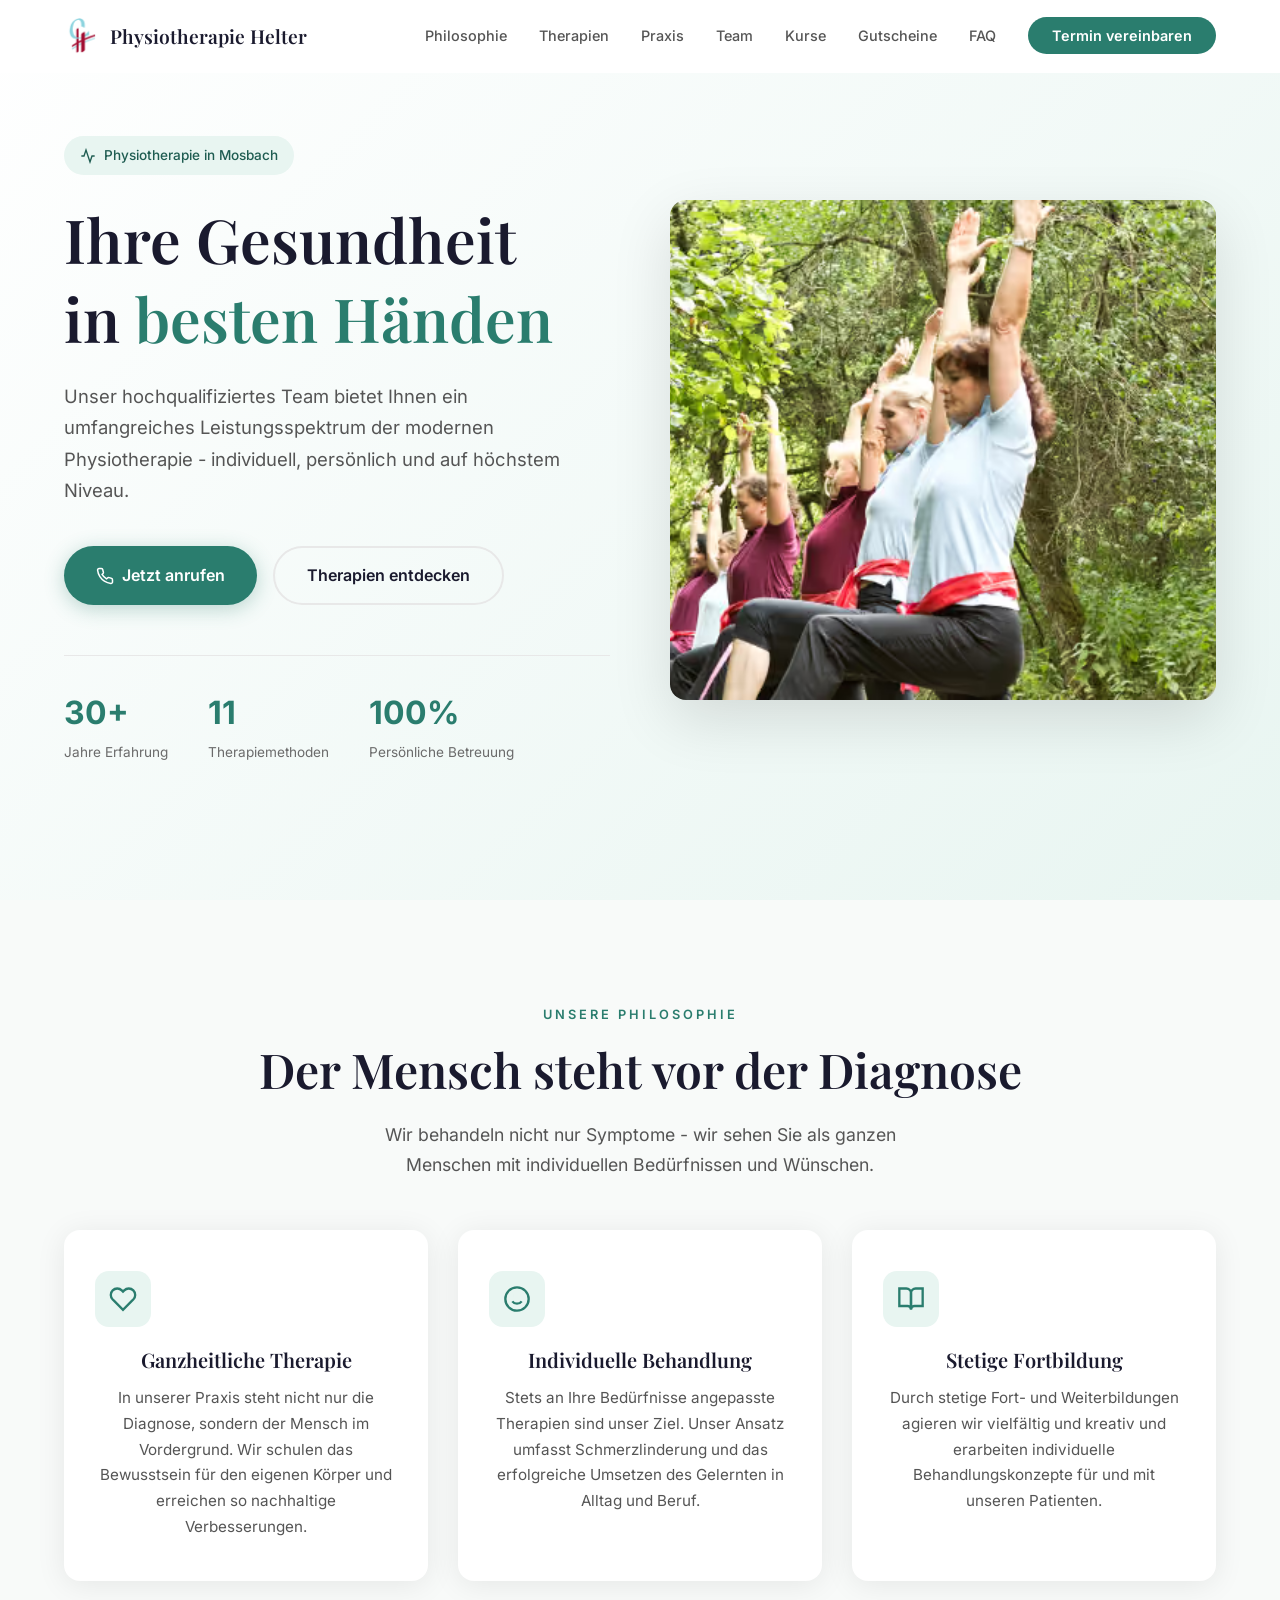
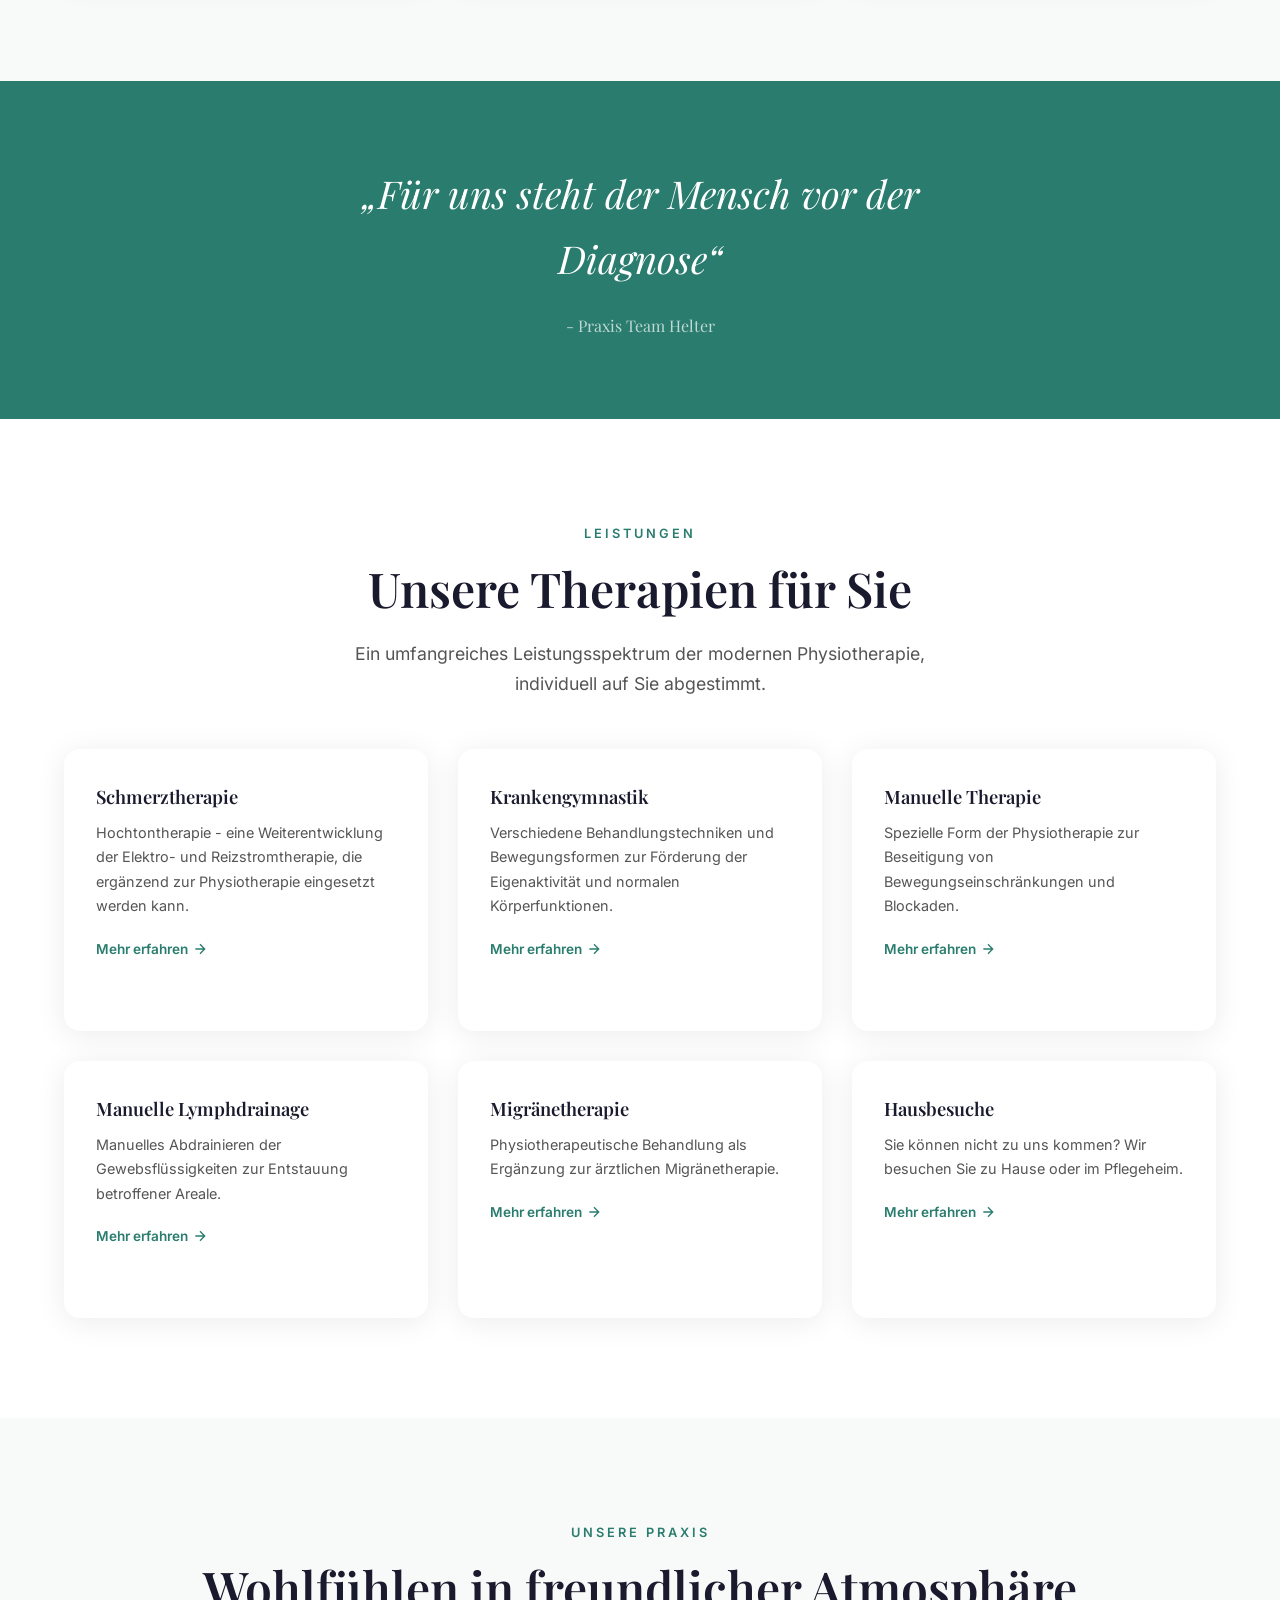
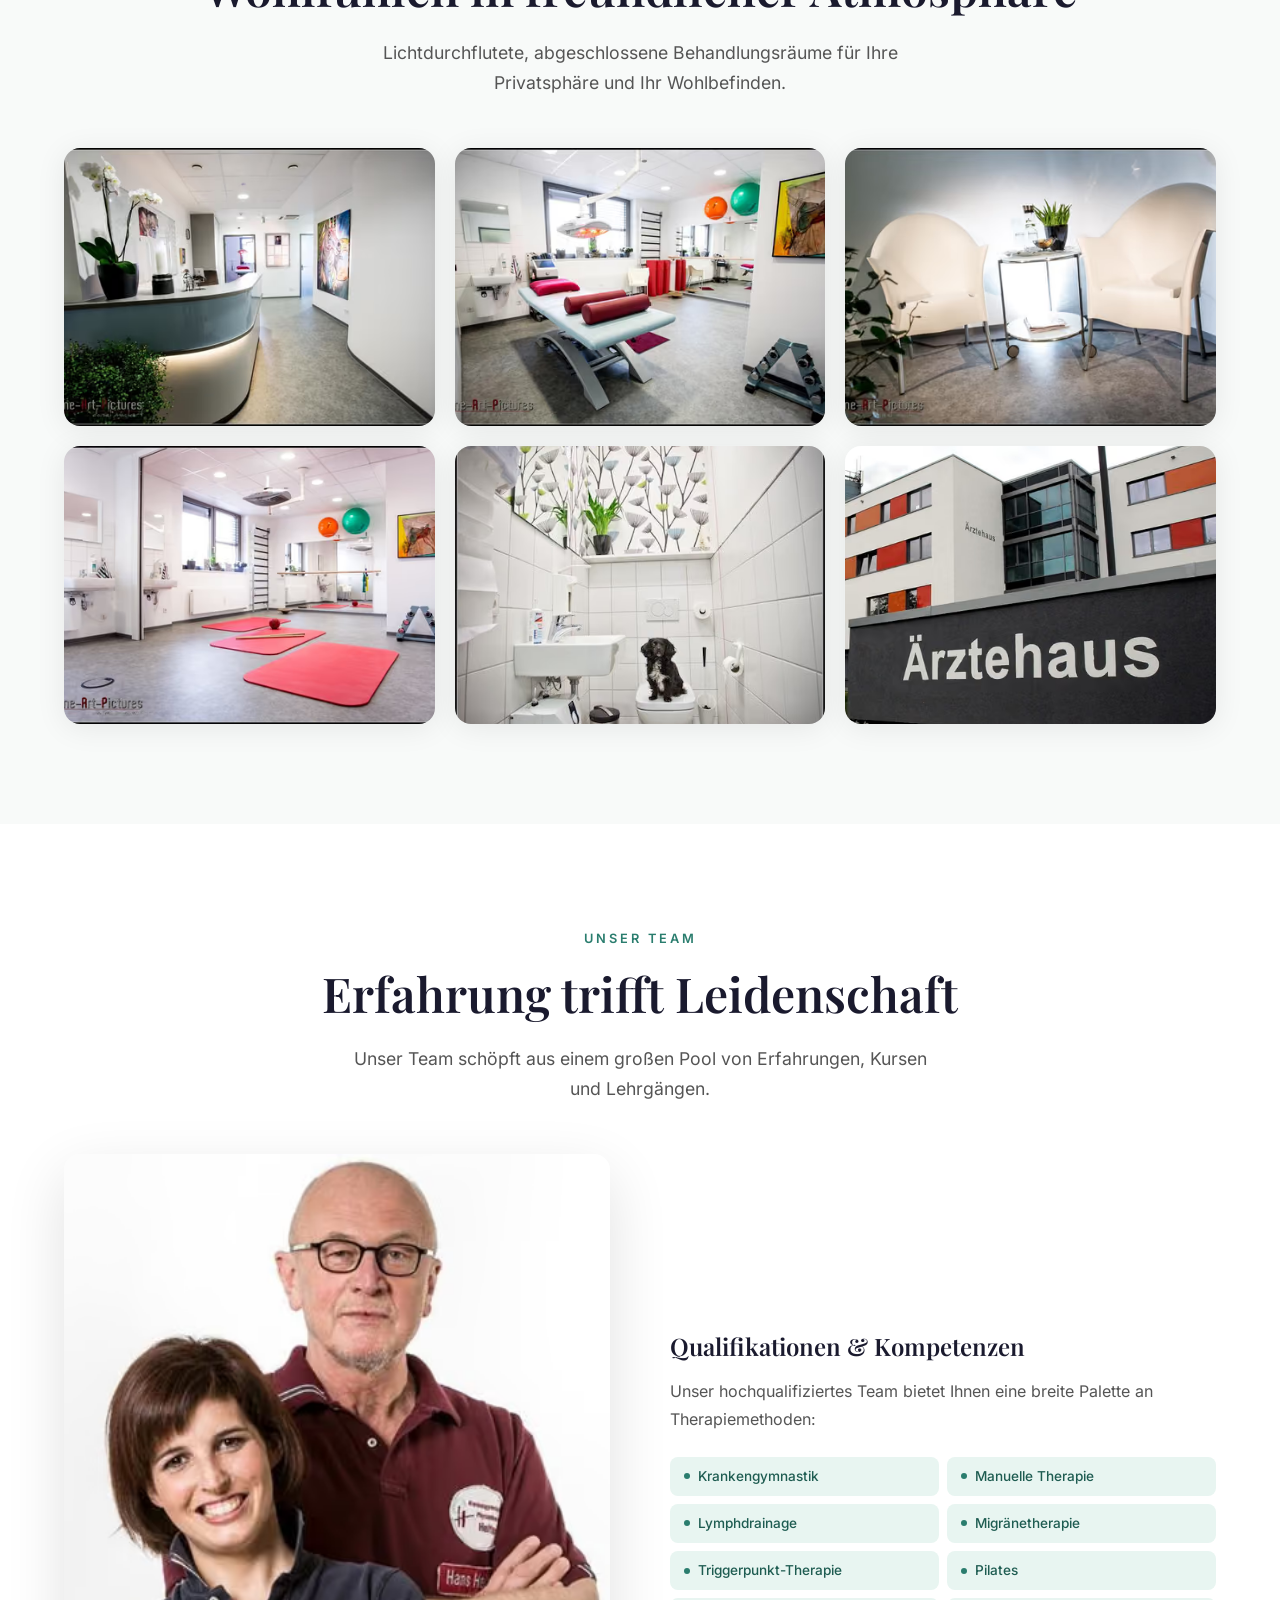
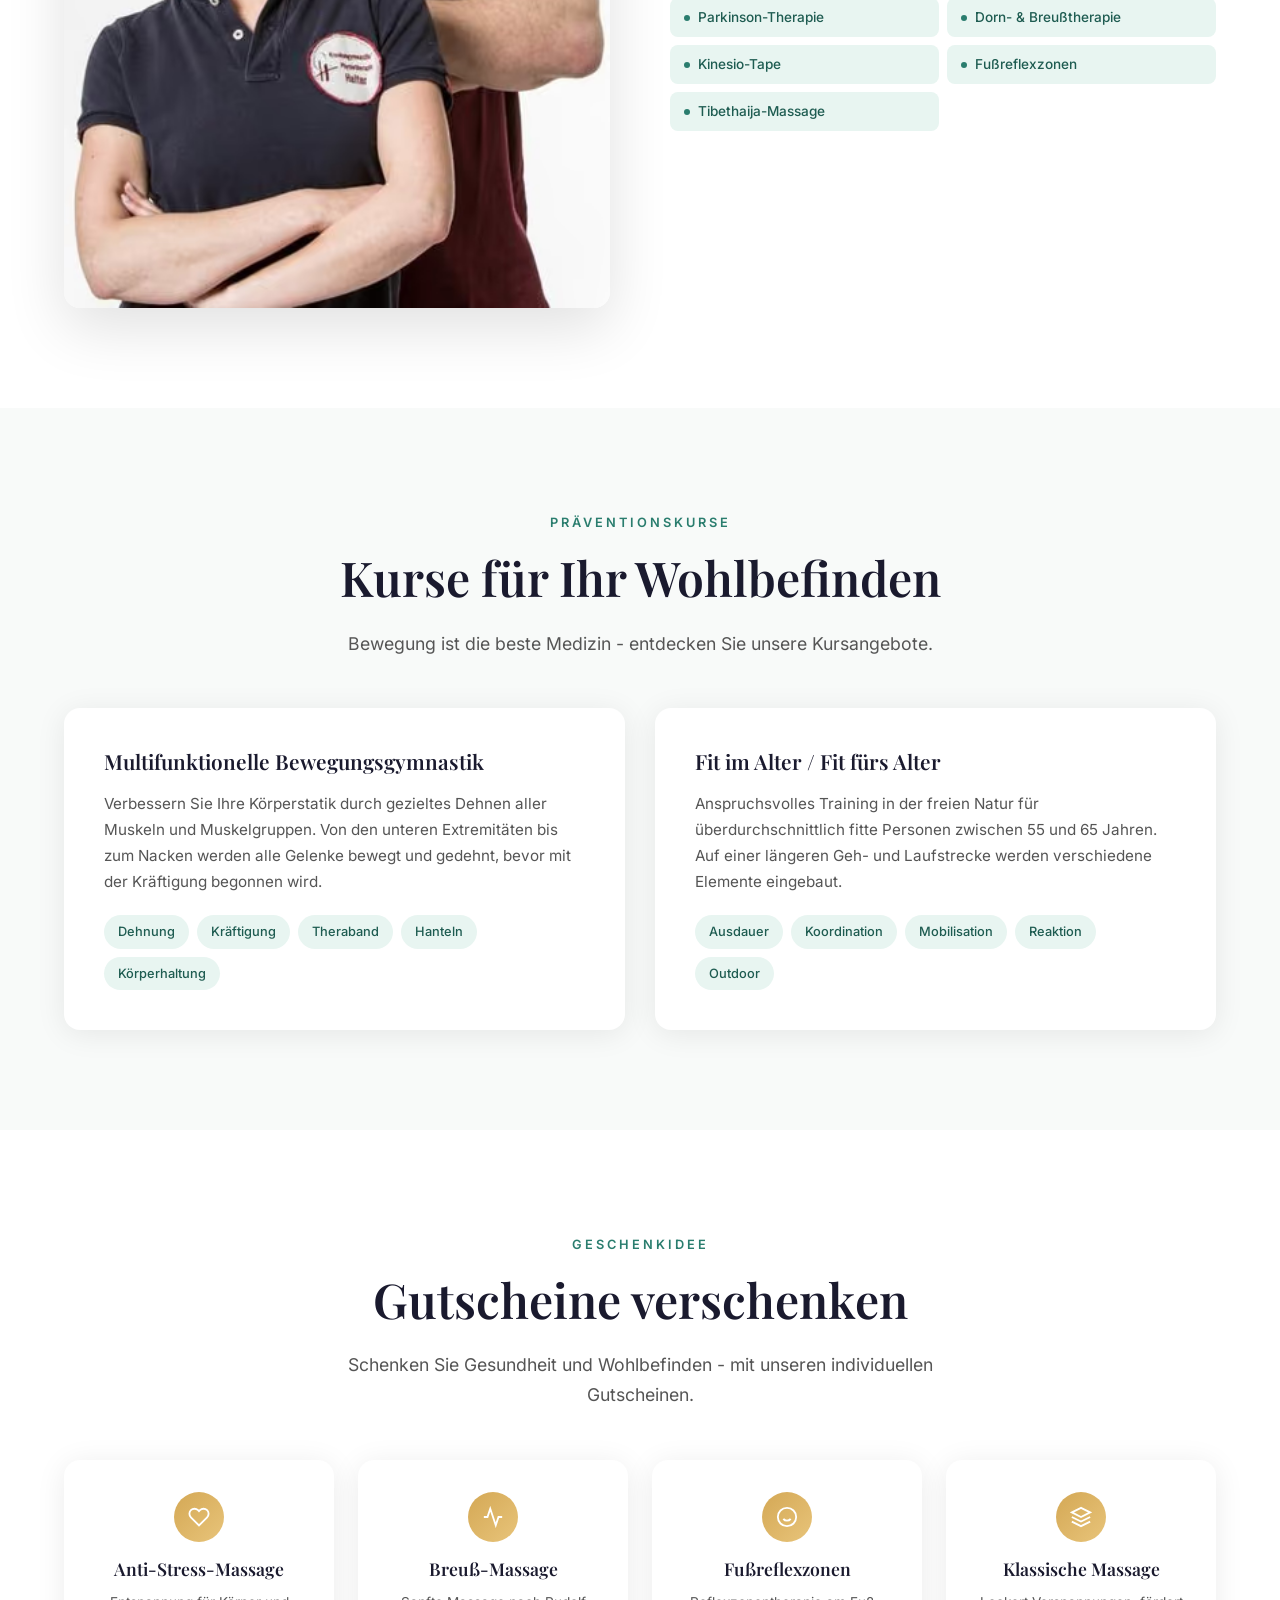
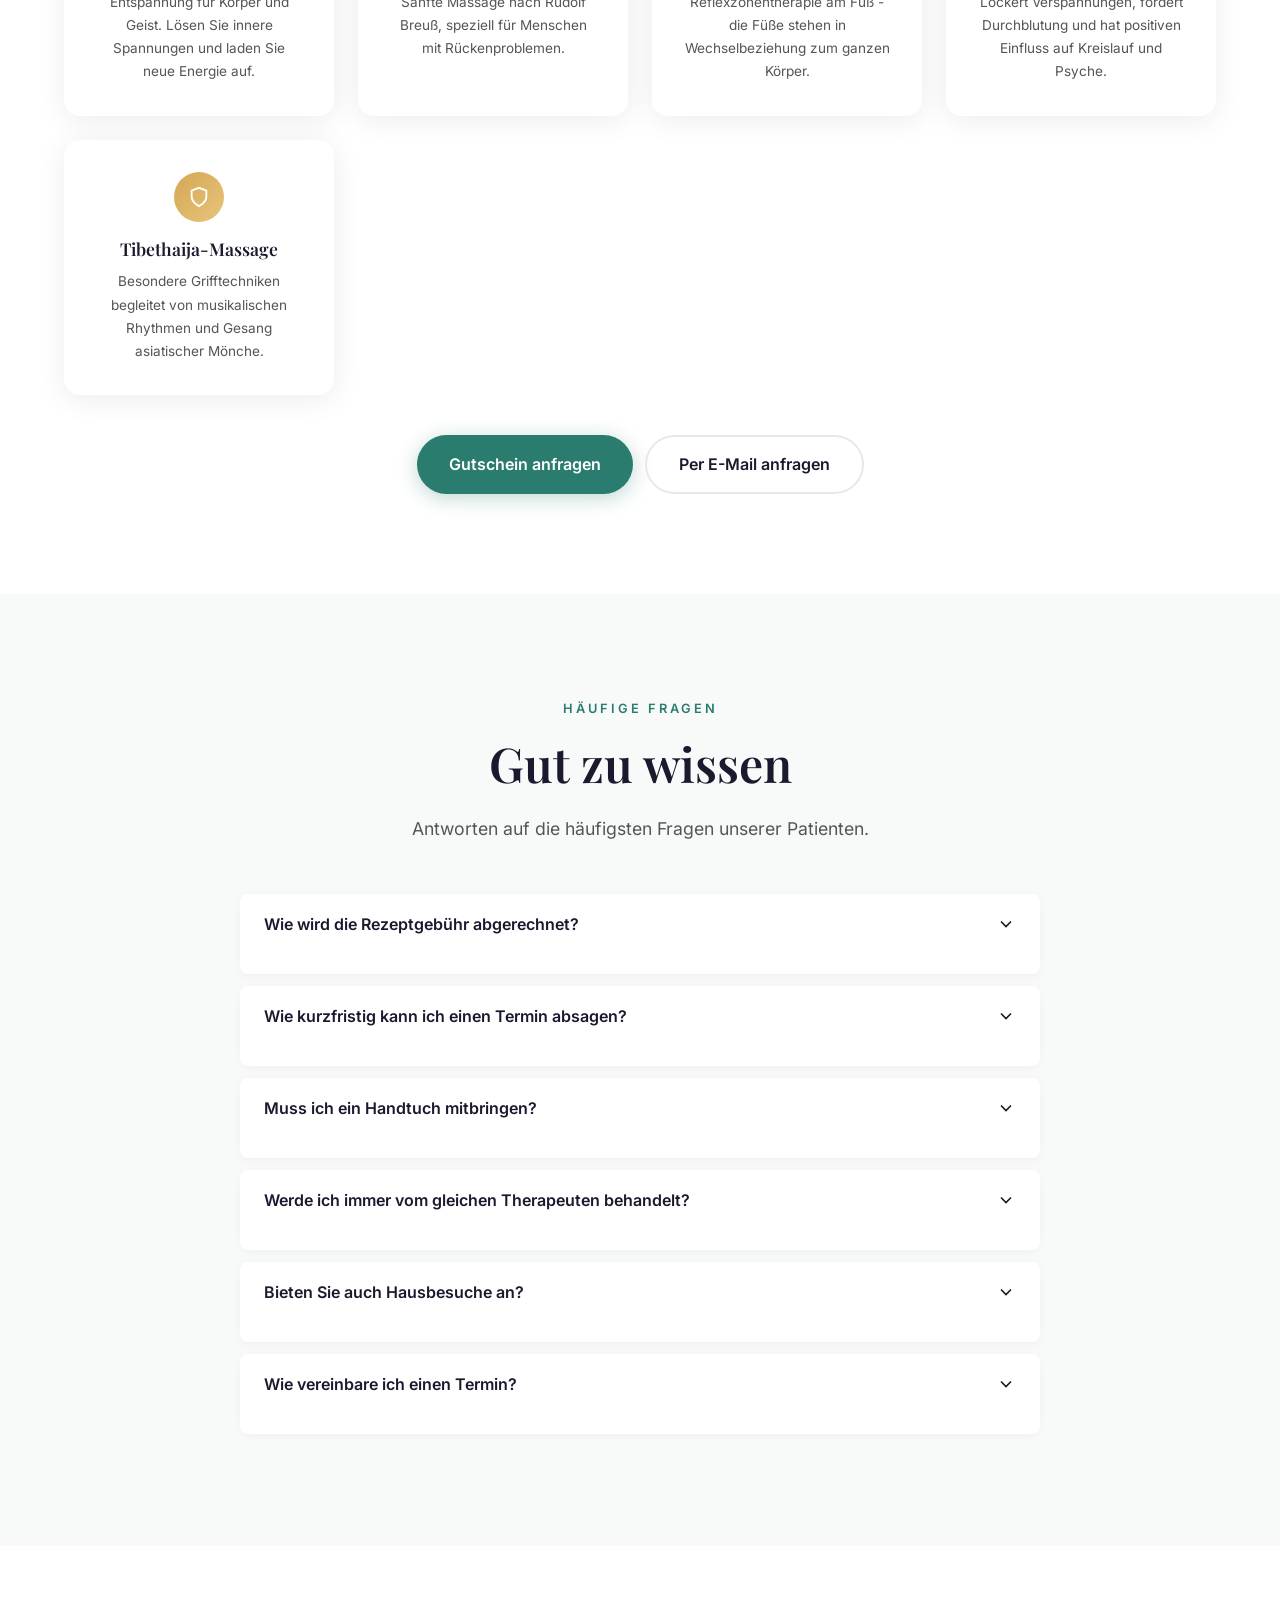
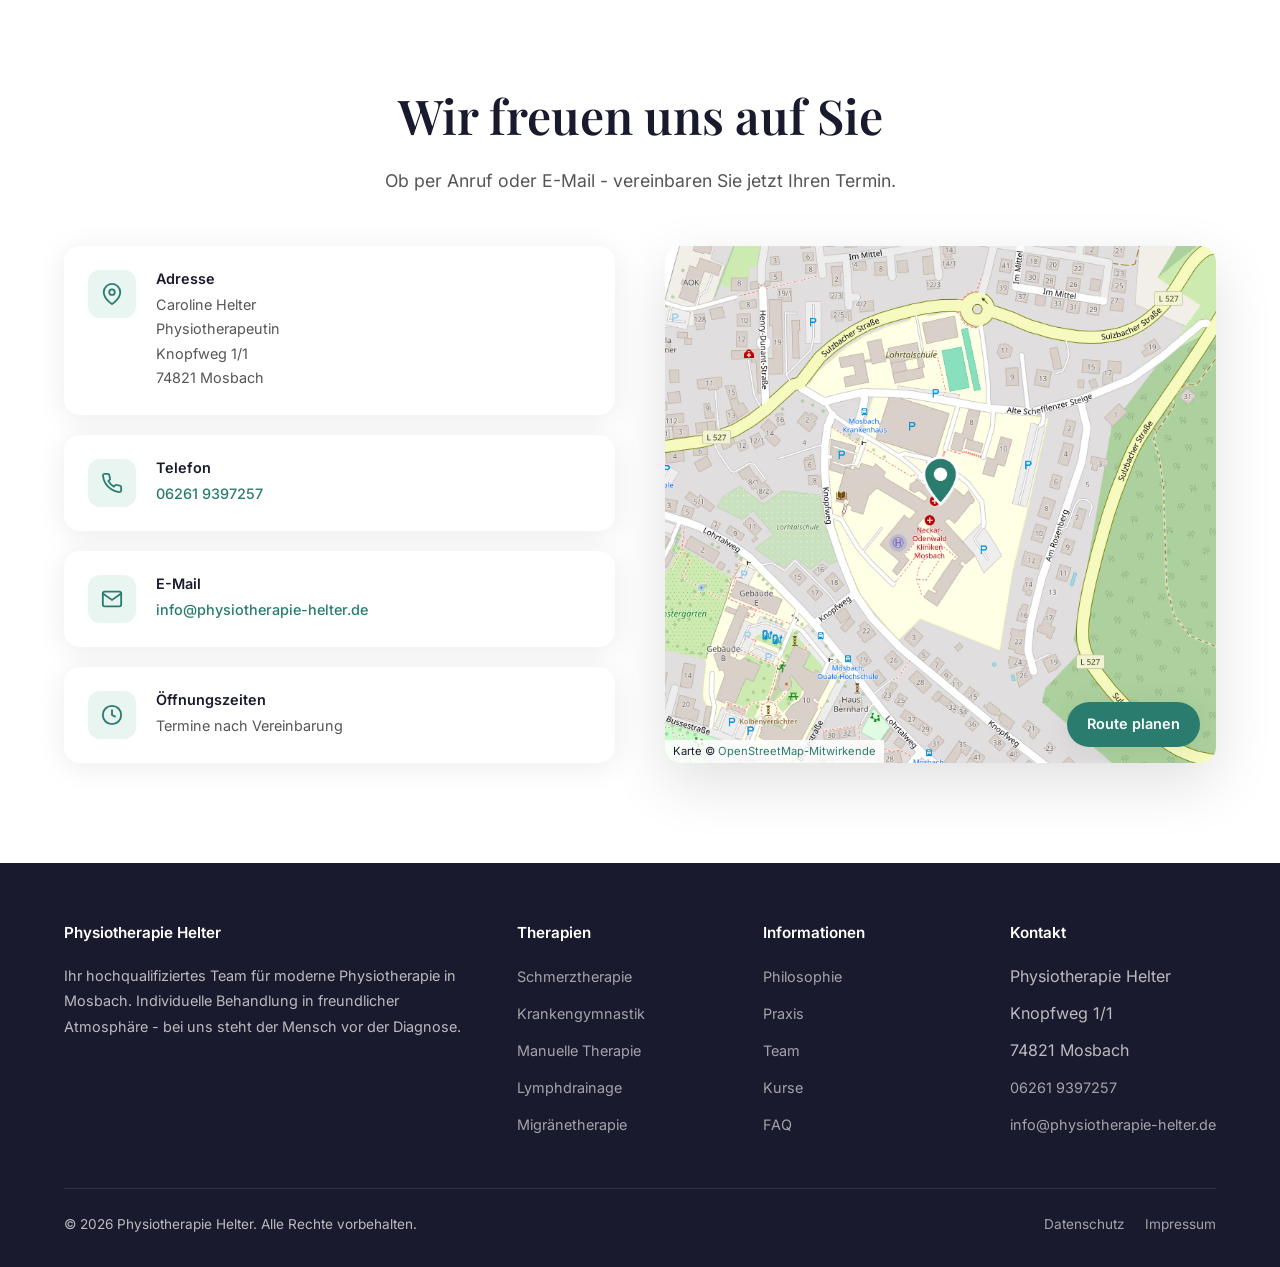
==== commit e9345136: "Show 30+ years of experience in hero" ====
--- a/index.html
+++ b/index.html
@@ -1187,7 +1187,7 @@
                     </div>
                     <div class="hero-stats">
                         <div class="hero-stat">
-                            <strong>10+</strong>
+                            <strong>30+</strong>
                             <p>Jahre Erfahrung</p>
                         </div>
                         <div class="hero-stat">
